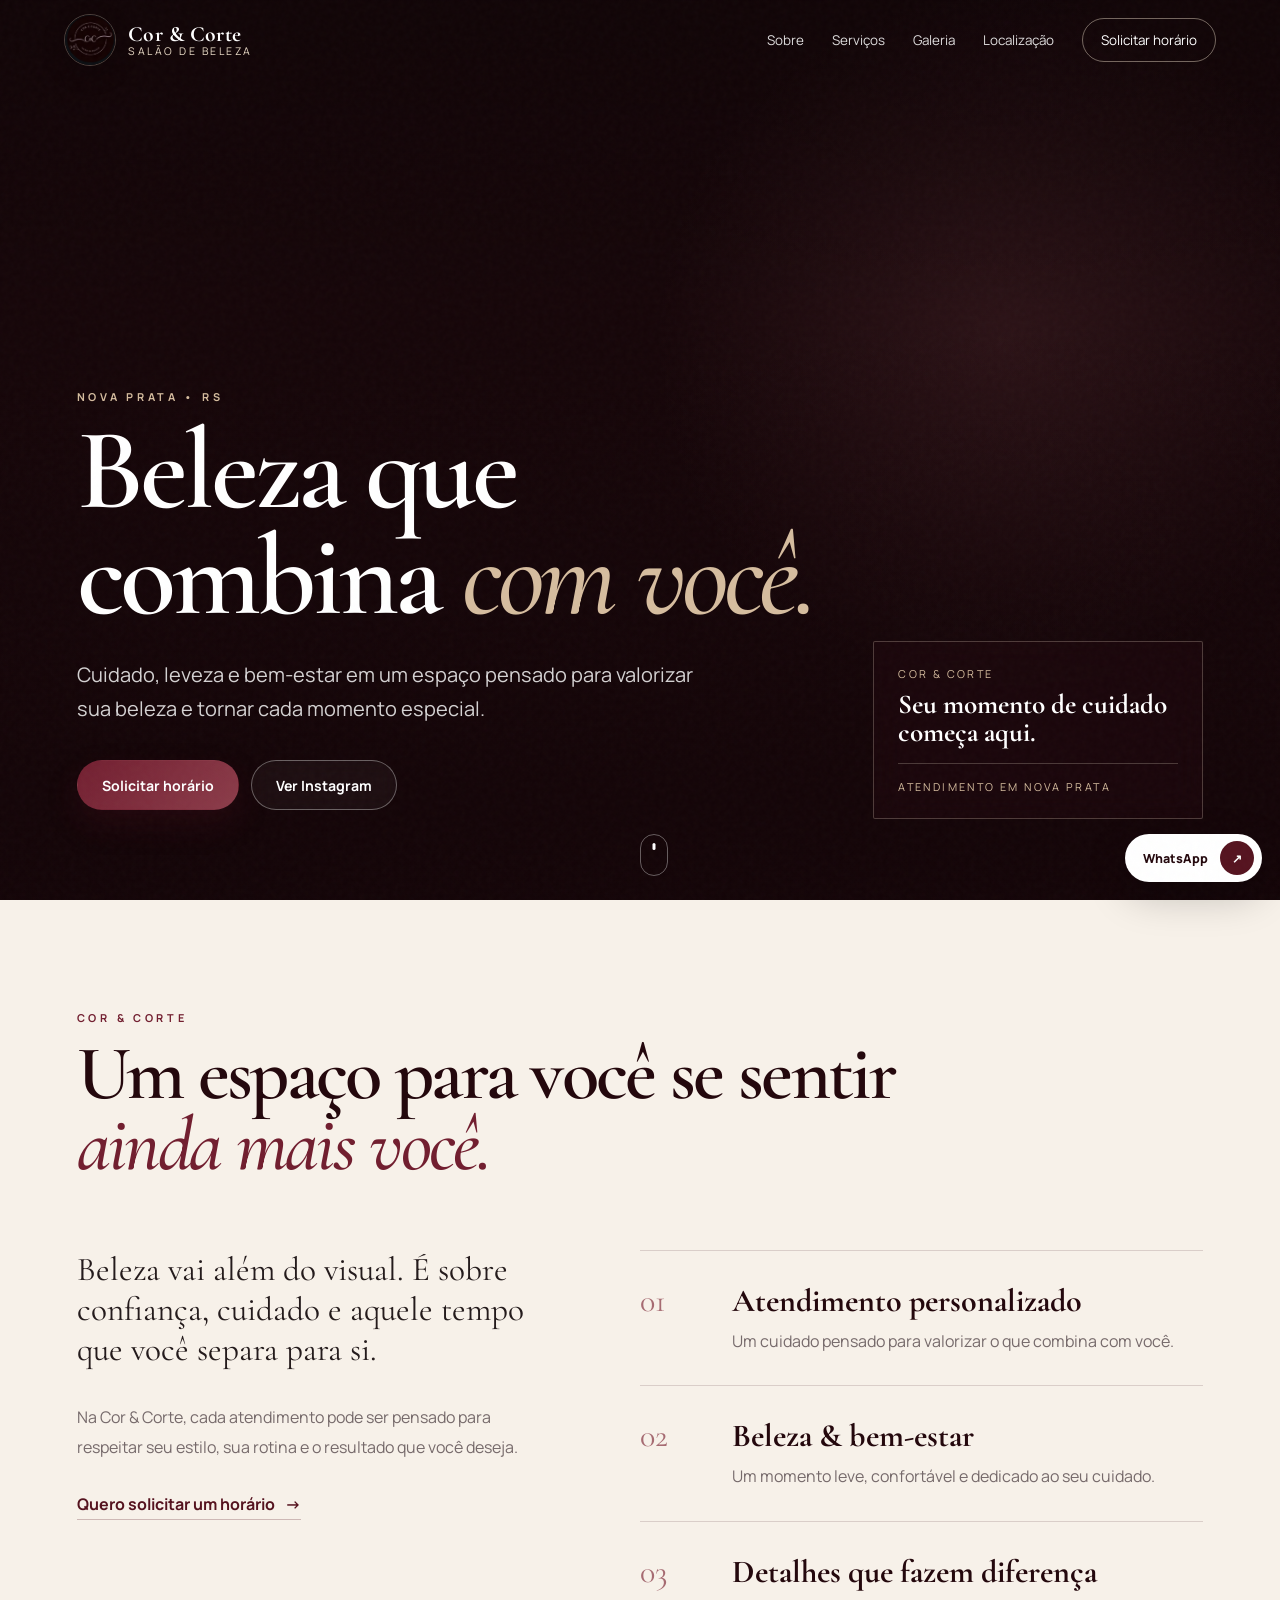
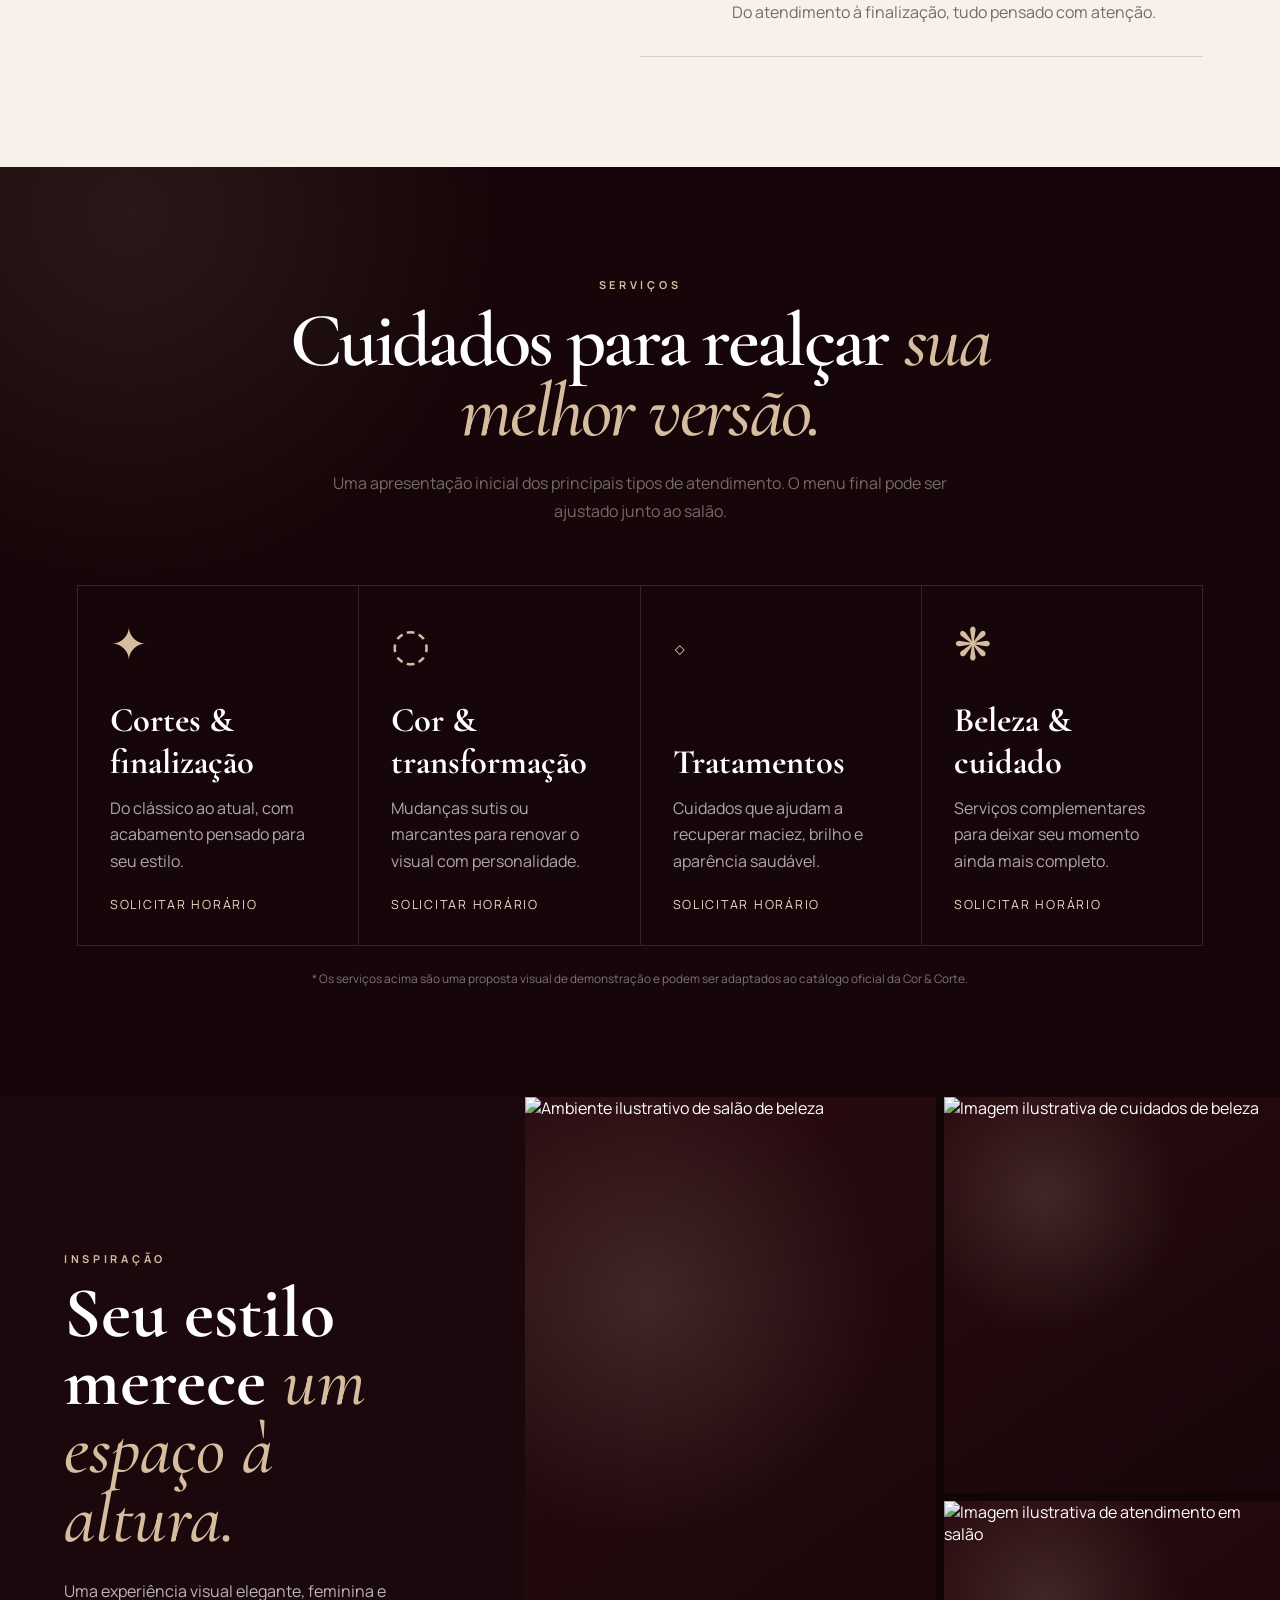
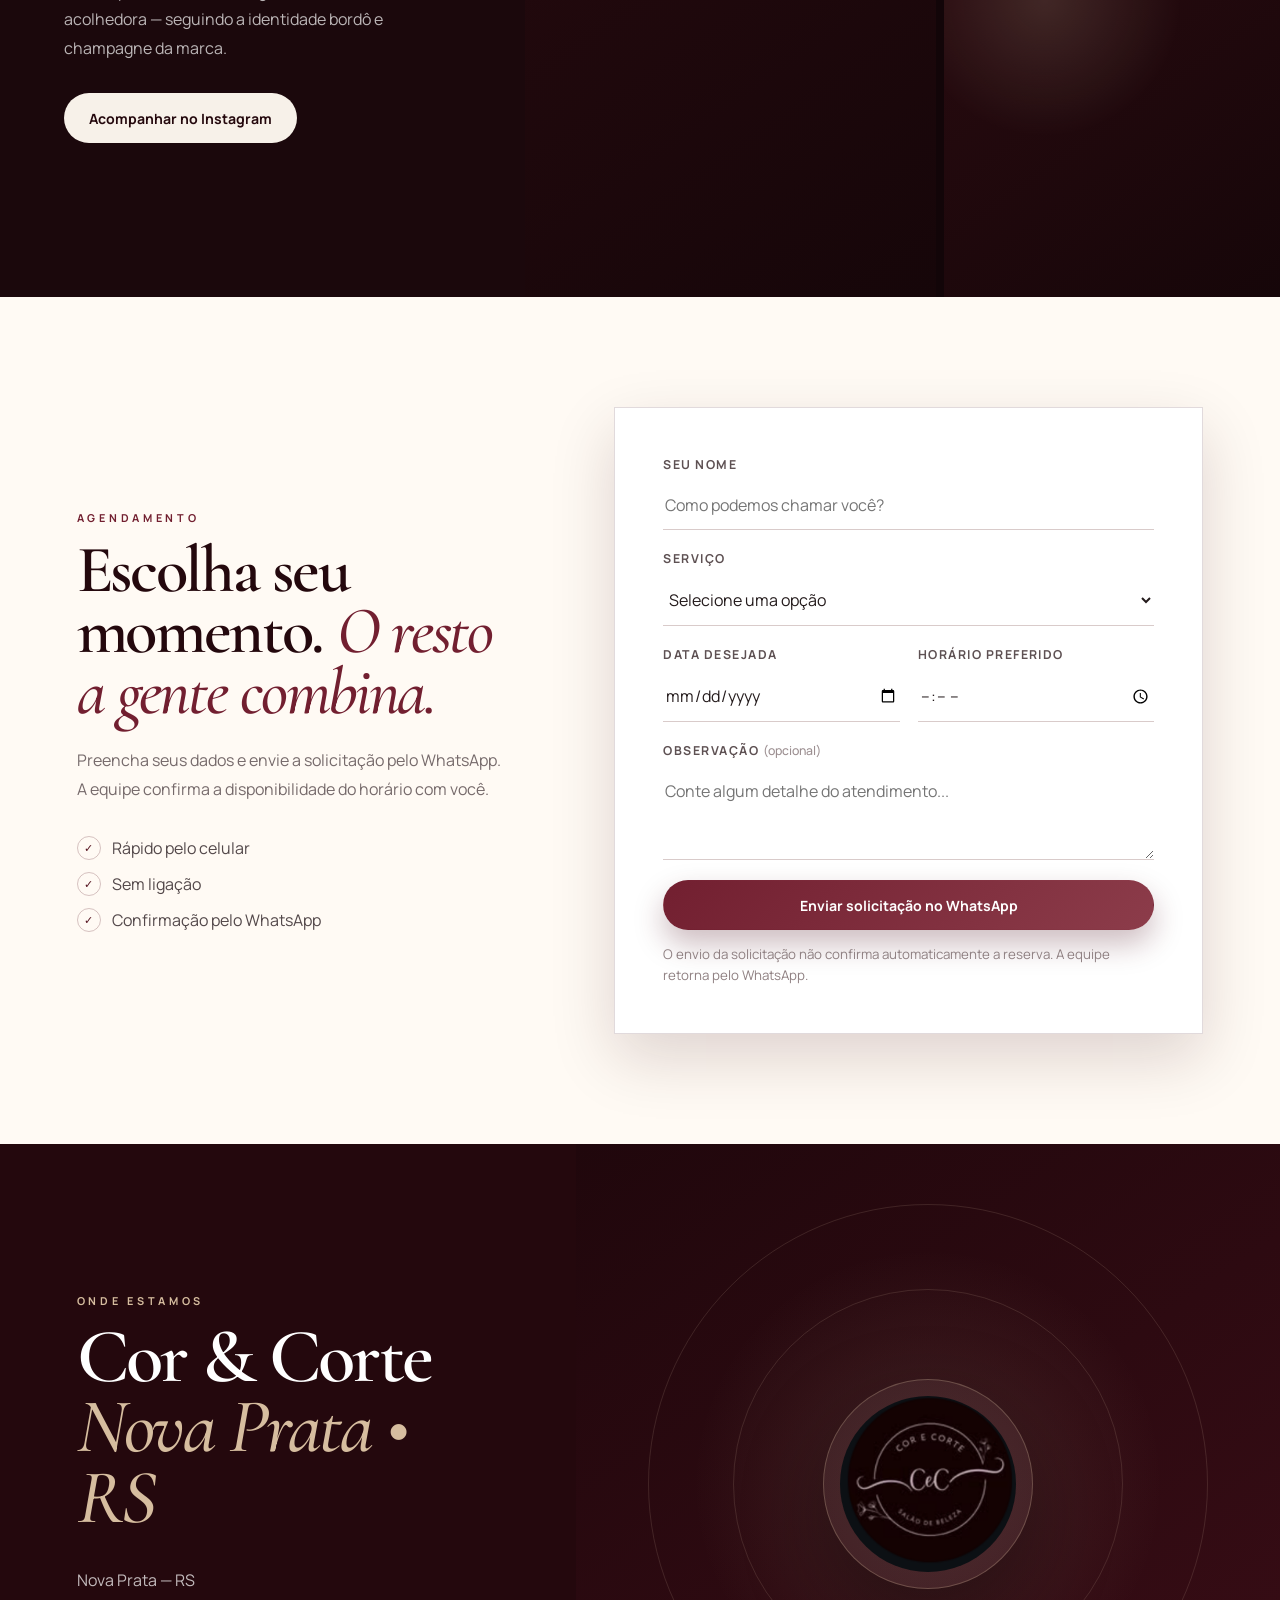
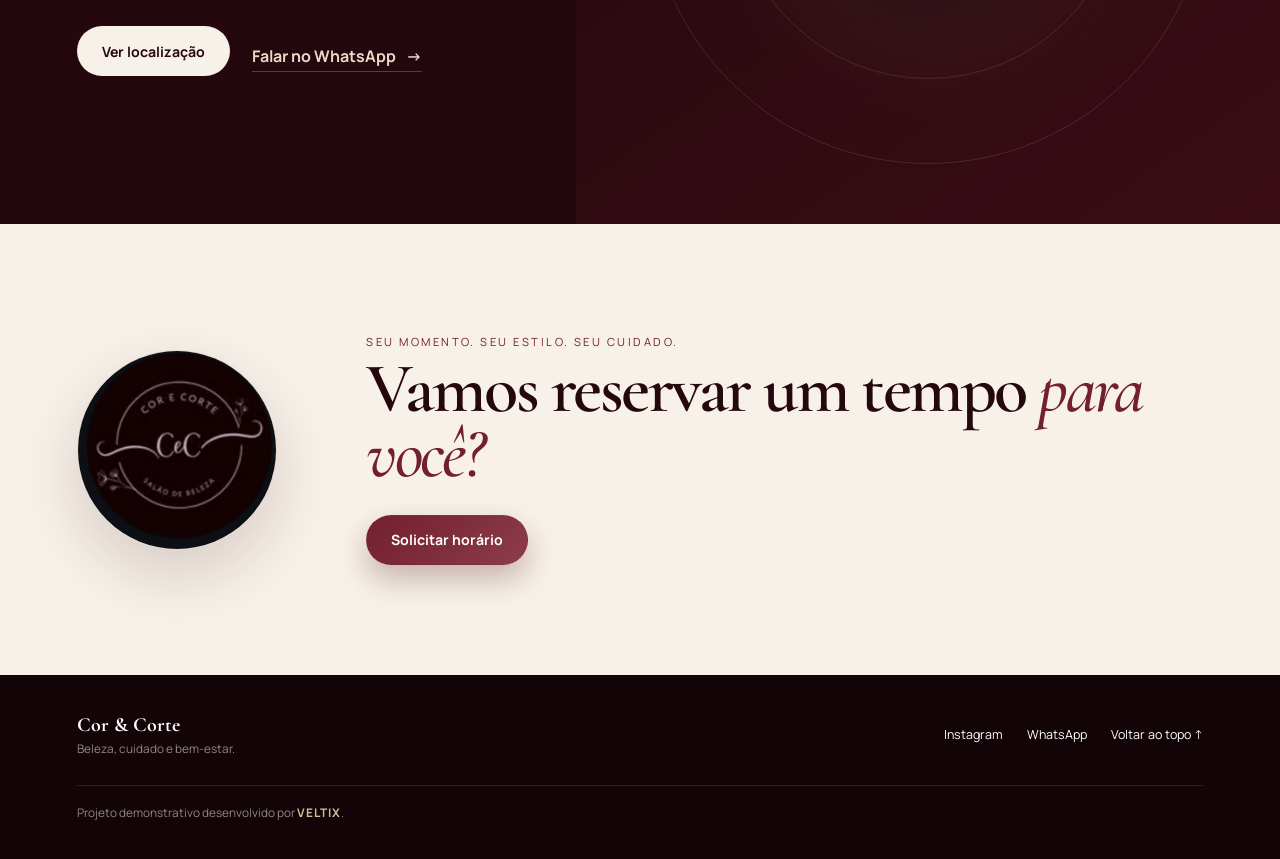
==== index.html @ 0826c4cd "Fix Vercel deploy: add root index.html" ====
<!doctype html>
<html lang="pt-BR">
<head>
  <meta charset="utf-8">
  <meta name="viewport" content="width=device-width,initial-scale=1,viewport-fit=cover">
  <meta name="theme-color" content="#2a0b10">
  <meta name="description" content="Cor & Corte — beleza, cuidado e bem-estar em Nova Prata - RS.">
  <meta name="robots" content="noindex,nofollow,noarchive">
  <meta name="referrer" content="strict-origin-when-cross-origin">
  <link rel="icon" type="image/png" href="./Cor-e-Corte-Demo-VELTIX-FINAL-REVISADO/assets/favicon.png">
  <title>Cor & Corte | Salão de Beleza</title>
  <link rel="preconnect" href="https://fonts.googleapis.com">
  <link rel="preconnect" href="https://fonts.gstatic.com" crossorigin>
  <link href="https://fonts.googleapis.com/css2?family=Cormorant+Garamond:wght@500;600;700&family=Manrope:wght@400;500;600;700&display=swap" rel="stylesheet">
  <style id="veltix-site-css">
:root {
  --wine-950: #160609;
  --wine-900: #24080d;
  --wine-800: #3b0d16;
  --wine-700: #55131f;
  --wine-600: #721f30;
  --rose: #a66b72;
  --champagne: #d6bd9f;
  --champagne-2: #eadbc7;
  --cream: #f7f1e9;
  --paper: #fffaf4;
  --ink: #241b1c;
  --muted: #766a6b;
  --line: rgba(73, 30, 37, 0.16);
  --shadow: 0 24px 60px rgba(50, 10, 18, 0.16);
  --serif: "Cormorant Garamond", Georgia, serif;
  --sans: "Manrope", Arial, sans-serif;
}

* { box-sizing: border-box; }
html { scroll-behavior: smooth; }
body {
  margin: 0;
  font-family: var(--sans);
  color: var(--ink);
  background: var(--cream);
  overflow-x: hidden;
}
body.menu-open { overflow: hidden; }

a { color: inherit; text-decoration: none; }
img { display: block; max-width: 100%; }
button, input, select, textarea { font: inherit; }
button, a { -webkit-tap-highlight-color: transparent; }

.grain {
  position: fixed;
  inset: 0;
  pointer-events: none;
  z-index: 9999;
  opacity: .035;
  background-image: url("data:image/svg+xml,%3Csvg viewBox='0 0 180 180' xmlns='http://www.w3.org/2000/svg'%3E%3Cfilter id='n'%3E%3CfeTurbulence type='fractalNoise' baseFrequency='.9' numOctaves='4' stitchTiles='stitch'/%3E%3C/filter%3E%3Crect width='100%25' height='100%25' filter='url(%23n)' opacity='.8'/%3E%3C/svg%3E");
}

.site-header {
  position: fixed;
  z-index: 1000;
  top: 0;
  left: 0;
  width: 100%;
  display: flex;
  align-items: center;
  justify-content: space-between;
  padding: 14px clamp(20px, 5vw, 78px);
  color: white;
  transition: .3s ease;
}
.site-header.scrolled {
  background: rgba(22, 6, 9, .92);
  backdrop-filter: blur(18px);
  box-shadow: 0 12px 36px rgba(0,0,0,.16);
}

.brand {
  display: flex;
  align-items: center;
  gap: 12px;
}
.brand img {
  width: 52px;
  height: 52px;
  object-fit: contain;
  object-position: center;
  padding: 0;
  border-radius: 50%;
  background: transparent;
  border: 1px solid rgba(234,219,199,.28);
  box-shadow: 0 8px 24px rgba(0,0,0,.20);
}
.brand-text {
  display: grid;
  line-height: 1.05;
}
.brand-text strong {
  font-family: var(--serif);
  font-size: 1.35rem;
  letter-spacing: .02em;
}
.brand-text span {
  font-size: .66rem;
  text-transform: uppercase;
  letter-spacing: .24em;
  color: var(--champagne-2);
}

.main-nav {
  display: flex;
  align-items: center;
  gap: 28px;
  font-size: .84rem;
}
.main-nav a {
  opacity: .86;
  transition: .2s ease;
}
.main-nav a:hover { opacity: 1; }
.main-nav .nav-cta {
  padding: 12px 18px;
  border: 1px solid rgba(234,219,199,.45);
  border-radius: 999px;
  opacity: 1;
}

.menu-toggle {
  display: none;
  width: 44px;
  height: 44px;
  border-radius: 50%;
  border: 1px solid rgba(255,255,255,.28);
  background: rgba(255,255,255,.08);
  align-items: center;
  justify-content: center;
  flex-direction: column;
  gap: 5px;
  color: white;
}
.menu-toggle span {
  display: block;
  width: 19px;
  height: 1.5px;
  background: currentColor;
}

.hero {
  min-height: 100svh;
  position: relative;
  overflow: hidden;
  display: grid;
  align-items: end;
  padding: 140px clamp(22px, 6vw, 96px) 10vh;
  color: white;
  background: var(--wine-950);
}
.hero-bg {
  position: absolute;
  inset: 0;
  background:
    radial-gradient(circle at 78% 38%, rgba(142,77,85,.18), transparent 30%),
    linear-gradient(90deg, rgba(22,6,9,.9) 0%, rgba(22,6,9,.62) 48%, rgba(22,6,9,.35) 100%),
    url("https://images.unsplash.com/photo-1560066984-138dadb4c035?auto=format&fit=crop&w=1900&q=88") center 35%/cover no-repeat;
  transform: scale(1.015);
}
.hero-overlay {
  position: absolute;
  inset: 0;
  background:
    linear-gradient(180deg, rgba(0,0,0,.25) 0%, transparent 35%, rgba(18,4,7,.6) 100%);
}
.hero-content {
  position: relative;
  z-index: 2;
  max-width: 760px;
}
.eyebrow {
  margin: 0 0 14px;
  text-transform: uppercase;
  letter-spacing: .34em;
  font-size: .68rem;
  font-weight: 700;
  color: var(--champagne);
}
.eyebrow.dark { color: var(--wine-600); }

.hero h1,
.section-heading h2,
.booking h2,
.location h2,
.final-cta h2 {
  font-family: var(--serif);
  font-weight: 600;
  line-height: .92;
  letter-spacing: -.035em;
}
.hero h1 {
  margin: 0;
  font-size: clamp(4rem, 9vw, 8.8rem);
  max-width: 920px;
}
em {
  color: var(--champagne);
  font-style: italic;
  font-weight: 500;
}
.hero-copy {
  margin: 28px 0 0;
  max-width: 620px;
  font-size: clamp(1rem, 1.6vw, 1.25rem);
  line-height: 1.7;
  color: rgba(255,255,255,.82);
}
.hero-actions {
  display: flex;
  flex-wrap: wrap;
  gap: 12px;
  margin-top: 34px;
}
.btn {
  min-height: 50px;
  display: inline-flex;
  align-items: center;
  justify-content: center;
  padding: 0 24px;
  border-radius: 999px;
  border: 1px solid transparent;
  font-weight: 700;
  font-size: .88rem;
  transition: transform .2s ease, background .2s ease, color .2s ease, border-color .2s ease;
  cursor: pointer;
}
.btn:hover { transform: translateY(-2px); }
.btn-primary {
  color: white;
  background: linear-gradient(135deg, var(--wine-600), #8c3c4a);
  box-shadow: 0 14px 30px rgba(75,15,27,.28);
}
.btn-ghost {
  color: white;
  border-color: rgba(255,255,255,.34);
  background: rgba(255,255,255,.04);
  backdrop-filter: blur(8px);
}
.btn-light {
  background: var(--cream);
  color: var(--wine-900);
}
.btn-full { width: 100%; }

.hero-card {
  position: absolute;
  z-index: 2;
  right: clamp(24px, 6vw, 96px);
  bottom: 9vh;
  width: min(330px, 30vw);
  padding: 24px;
  border: 1px solid rgba(234,219,199,.25);
  background: rgba(33,8,14,.5);
  backdrop-filter: blur(14px);
  border-radius: 2px;
  display: grid;
  gap: 10px;
}
.hero-card-label,
.hero-card span:last-child {
  font-size: .68rem;
  text-transform: uppercase;
  letter-spacing: .22em;
  color: var(--champagne);
}
.hero-card strong {
  font-family: var(--serif);
  font-size: 1.7rem;
  line-height: 1.05;
}
.hero-card-line {
  height: 1px;
  background: rgba(234,219,199,.24);
  margin: 5px 0;
}
.scroll-cue {
  position: absolute;
  z-index: 2;
  left: 50%;
  bottom: 24px;
  width: 28px;
  height: 42px;
  border: 1px solid rgba(255,255,255,.35);
  border-radius: 18px;
}
.scroll-cue span {
  position: absolute;
  top: 8px;
  left: 50%;
  width: 3px;
  height: 7px;
  background: white;
  border-radius: 2px;
  transform: translateX(-50%);
  animation: scrollDot 1.7s ease infinite;
}
@keyframes scrollDot {
  0%,100% { transform: translate(-50%,0); opacity:.9; }
  70% { transform: translate(-50%,14px); opacity:.1; }
}

.section {
  padding: 110px clamp(22px, 6vw, 96px);
}
.intro { background: var(--cream); }
.section-heading {
  max-width: 830px;
}
.section-heading.center {
  margin-inline: auto;
  text-align: center;
}
.section-heading h2 {
  margin: 0;
  font-size: clamp(3rem, 6vw, 6.1rem);
  color: var(--wine-900);
}
.section-heading h2 em,
.booking h2 em,
.final-cta h2 em {
  color: var(--wine-600);
}
.section-subtitle {
  max-width: 660px;
  margin: 22px auto 0;
  color: var(--muted);
  line-height: 1.75;
}

.intro-grid {
  margin-top: 70px;
  display: grid;
  grid-template-columns: .9fr 1.1fr;
  gap: clamp(40px, 8vw, 120px);
  align-items: start;
}
.intro-copy {
  max-width: 520px;
  position: sticky;
  top: 130px;
}
.intro-copy p {
  color: var(--muted);
  line-height: 1.85;
}
.intro-copy .lead {
  color: var(--ink);
  font-family: var(--serif);
  font-size: clamp(1.7rem, 2.6vw, 2.35rem);
  line-height: 1.2;
  margin-top: 0;
}
.text-link {
  display: inline-flex;
  gap: 10px;
  align-items: center;
  margin-top: 14px;
  color: var(--wine-700);
  font-weight: 700;
  border-bottom: 1px solid rgba(85,19,31,.25);
  padding-bottom: 4px;
}
.text-link span { transition: transform .2s ease; }
.text-link:hover span { transform: translateX(4px); }

.feature-stack {
  display: grid;
}
.feature-card {
  display: grid;
  grid-template-columns: 72px 1fr;
  gap: 20px;
  padding: 30px 0;
  border-top: 1px solid var(--line);
}
.feature-card:last-child { border-bottom: 1px solid var(--line); }
.feature-number {
  font-family: var(--serif);
  font-size: 2rem;
  color: var(--rose);
}
.feature-card h3 {
  margin: 0 0 8px;
  font-family: var(--serif);
  font-size: 2rem;
  color: var(--wine-900);
}
.feature-card p {
  margin: 0;
  line-height: 1.7;
  color: var(--muted);
}

.services {
  background:
    radial-gradient(circle at 10% 5%, rgba(214,189,159,.10), transparent 25%),
    var(--wine-950);
  color: white;
}
.services .eyebrow { color: var(--champagne); }
.services .section-heading h2 { color: white; }
.services .section-heading h2 em { color: var(--champagne); }

.service-grid {
  margin-top: 60px;
  display: grid;
  grid-template-columns: repeat(4, 1fr);
  border-top: 1px solid rgba(255,255,255,.12);
  border-left: 1px solid rgba(255,255,255,.12);
}
.service-card {
  min-height: 360px;
  padding: 32px;
  border-right: 1px solid rgba(255,255,255,.12);
  border-bottom: 1px solid rgba(255,255,255,.12);
  display: flex;
  flex-direction: column;
  transition: background .25s ease, transform .25s ease;
}
.service-card:hover {
  background: rgba(255,255,255,.055);
  transform: translateY(-4px);
}
.service-icon {
  font-family: var(--serif);
  font-size: 2.8rem;
  color: var(--champagne);
}
.service-card h3 {
  margin: auto 0 12px;
  font-family: var(--serif);
  font-size: 2.15rem;
}
.service-card p {
  margin: 0;
  color: rgba(255,255,255,.65);
  line-height: 1.65;
}
.service-card a {
  margin-top: 22px;
  font-size: .78rem;
  text-transform: uppercase;
  letter-spacing: .14em;
  color: var(--champagne-2);
}
.services-note {
  margin: 24px 0 0;
  font-size: .74rem;
  color: rgba(255,255,255,.44);
  text-align: center;
}

.gallery {
  display: grid;
  grid-template-columns: .82fr 1.18fr;
  min-height: 800px;
  background: #1b080c;
  color: white;
}
.gallery-copy {
  padding: 90px clamp(24px, 5vw, 80px);
  align-self: center;
}
.gallery-copy h2 {
  margin: 0;
  font-family: var(--serif);
  font-size: clamp(3.2rem, 5.6vw, 6rem);
  line-height: .95;
}
.gallery-copy p:not(.eyebrow) {
  max-width: 500px;
  color: rgba(255,255,255,.7);
  line-height: 1.8;
  margin: 24px 0 30px;
}
.gallery-mosaic {
  min-height: 800px;
  display: grid;
  grid-template-columns: 1.1fr .9fr;
  grid-template-rows: 1fr 1fr;
  gap: 8px;
  background: #120508;
}
.gallery-item {
  margin: 0;
  overflow: hidden;
  background: #2a1116;
}
.gallery-item img {
  width: 100%;
  height: 100%;
  object-fit: cover;
  filter: saturate(.78) contrast(1.04);
  transition: transform .8s cubic-bezier(.2,.7,.2,1), filter .3s ease;
}
.gallery-item:hover img {
  transform: scale(1.04);
  filter: saturate(1);
}
.item-a { grid-row: 1 / 3; }
.item-b, .item-c { min-height: 0; }

.booking {
  display: grid;
  grid-template-columns: .85fr 1.15fr;
  gap: clamp(50px, 8vw, 130px);
  background: var(--paper);
}
.booking-info {
  align-self: center;
}
.booking h2 {
  margin: 0;
  font-size: clamp(3rem, 5.2vw, 5.6rem);
  color: var(--wine-900);
}
.booking-info > p:not(.eyebrow) {
  max-width: 520px;
  line-height: 1.8;
  color: var(--muted);
  margin: 24px 0;
}
.booking-points {
  display: grid;
  gap: 12px;
  margin-top: 32px;
}
.booking-points div {
  display: flex;
  align-items: center;
  gap: 11px;
  color: #53484a;
}
.booking-points span {
  display: grid;
  place-items: center;
  width: 24px;
  height: 24px;
  border: 1px solid rgba(85,19,31,.24);
  border-radius: 50%;
  color: var(--wine-700);
  font-size: .7rem;
}

.booking-form {
  background: white;
  padding: clamp(28px, 4vw, 48px);
  border: 1px solid var(--line);
  box-shadow: var(--shadow);
}
.field {
  display: grid;
  gap: 8px;
  margin-bottom: 20px;
}
.field label {
  font-size: .77rem;
  text-transform: uppercase;
  letter-spacing: .12em;
  color: #5e5153;
  font-weight: 700;
}
.field label span {
  text-transform: none;
  letter-spacing: 0;
  font-weight: 500;
  color: #9c8f91;
}
.field input,
.field select,
.field textarea {
  width: 100%;
  border: 0;
  border-bottom: 1px solid #d9cbca;
  background: transparent;
  padding: 13px 2px;
  outline: none;
  color: var(--ink);
  border-radius: 0;
  transition: border-color .2s ease;
}
.field textarea {
  resize: vertical;
  min-height: 90px;
}
.field input:focus,
.field select:focus,
.field textarea:focus {
  border-bottom-color: var(--wine-600);
}
.form-row {
  display: grid;
  grid-template-columns: 1fr 1fr;
  gap: 18px;
}
.booking-form small {
  display: block;
  margin-top: 14px;
  line-height: 1.55;
  color: #8f8082;
}

.location {
  min-height: 680px;
  display: grid;
  grid-template-columns: .9fr 1.1fr;
  background: var(--wine-900);
  color: white;
  overflow: hidden;
}
.location-panel {
  padding: 100px clamp(24px, 6vw, 96px);
  align-self: center;
}
.location h2 {
  font-size: clamp(3.4rem, 6vw, 6.5rem);
  margin: 0;
}
.location h2 em { color: var(--champagne); }
.location address {
  margin: 32px 0;
  line-height: 1.8;
  color: rgba(255,255,255,.72);
  font-style: normal;
}
.location-actions {
  display: flex;
  flex-wrap: wrap;
  align-items: center;
  gap: 22px;
}
.light-link {
  color: var(--champagne-2);
  border-color: rgba(234,219,199,.25);
}
.location-art {
  position: relative;
  min-height: 520px;
  display: grid;
  place-items: center;
  background:
    radial-gradient(circle at center, rgba(214,189,159,.14), transparent 48%),
    linear-gradient(145deg, #20070c, #3a0d16);
}
.location-ring {
  position: absolute;
  border: 1px solid rgba(214,189,159,.15);
  border-radius: 50%;
}
.ring-1 { width: 560px; height: 560px; }
.ring-2 { width: 390px; height: 390px; }
.location-pin {
  position: relative;
  z-index: 2;
  width: 210px;
  height: 210px;
  border-radius: 50%;
  padding: 16px;
  background: rgba(255,255,255,.05);
  border: 1px solid rgba(214,189,159,.28);
  box-shadow: 0 30px 80px rgba(0,0,0,.35);
}
.location-pin img {
  width: 100%;
  height: 100%;
  border-radius: 50%;
  object-fit: contain;
  object-position: center;
  padding: 0;
  background: transparent;
}

.final-cta {
  padding: 110px clamp(24px, 6vw, 96px);
  background: var(--cream);
  display: grid;
  grid-template-columns: 200px 1fr;
  gap: clamp(40px, 7vw, 110px);
  align-items: center;
}
.final-logo {
  width: 200px;
  height: 200px;
  border-radius: 50%;
  object-fit: contain;
  object-position: center;
  padding: 0;
  background: transparent;
  box-shadow: var(--shadow);
  border: 1px solid rgba(85,19,31,.10);
}
.final-cta p {
  margin: 0 0 8px;
  text-transform: uppercase;
  letter-spacing: .22em;
  font-size: .7rem;
  color: var(--wine-600);
}
.final-cta h2 {
  margin: 0 0 28px;
  max-width: 880px;
  font-size: clamp(3rem, 5.5vw, 6rem);
  color: var(--wine-900);
}

.site-footer {
  padding: 38px clamp(22px, 6vw, 96px);
  display: grid;
  grid-template-columns: 1fr auto;
  gap: 20px;
  align-items: center;
  background: #130507;
  color: white;
}
.site-footer > div:first-child {
  display: grid;
  gap: 3px;
}
.site-footer strong {
  font-family: var(--serif);
  font-size: 1.25rem;
}
.site-footer span,
.credits {
  color: rgba(255,255,255,.52);
  font-size: .74rem;
}
.footer-links {
  display: flex;
  gap: 24px;
  font-size: .78rem;
}
.credits {
  grid-column: 1 / -1;
  margin: 8px 0 0;
  padding-top: 18px;
  border-top: 1px solid rgba(255,255,255,.1);
}
.credits strong {
  font-family: var(--sans);
  font-size: inherit;
  color: var(--champagne);
  letter-spacing: .09em;
}

.floating-whatsapp {
  position: fixed;
  z-index: 900;
  right: 18px;
  bottom: 18px;
  min-height: 48px;
  padding: 0 8px 0 18px;
  background: #fff;
  color: var(--wine-900);
  border-radius: 999px;
  box-shadow: 0 14px 40px rgba(0,0,0,.22);
  display: flex;
  align-items: center;
  gap: 12px;
  font-size: .78rem;
  font-weight: 800;
}
.floating-whatsapp b {
  width: 34px;
  height: 34px;
  display: grid;
  place-items: center;
  border-radius: 50%;
  background: var(--wine-700);
  color: white;
}

.reveal {
  opacity: 0;
  transform: translateY(24px);
  transition: opacity .7s ease, transform .7s cubic-bezier(.2,.7,.2,1);
}
.reveal.visible {
  opacity: 1;
  transform: translateY(0);
}
.delay-1 { transition-delay: .1s; }
.delay-2 { transition-delay: .18s; }
.delay-3 { transition-delay: .26s; }

@media (max-width: 1060px) {
  .hero-card { display: none; }
  .service-grid { grid-template-columns: repeat(2, 1fr); }
  .gallery { grid-template-columns: 1fr; }
  .gallery-copy { padding-bottom: 60px; }
  .gallery-mosaic { min-height: 620px; }
  .booking { grid-template-columns: 1fr; }
  .location { grid-template-columns: 1fr; }
  .location-art { min-height: 500px; }
}

@media (max-width: 760px) {
  .site-header { padding: 12px 18px; }
  .brand-text { display: none; }
  .brand img { width: 44px; height: 44px; padding: 3px; }

  .menu-toggle { display: flex; z-index: 3; }
  .main-nav {
    position: fixed;
    inset: 0;
    background: rgba(22,6,9,.98);
    display: flex;
    flex-direction: column;
    justify-content: center;
    gap: 28px;
    font-family: var(--serif);
    font-size: 2rem;
    transform: translateX(100%);
    transition: transform .35s ease;
  }
  .main-nav.open { transform: translateX(0); }
  .main-nav .nav-cta {
    font-family: var(--sans);
    font-size: .85rem;
    margin-top: 6px;
  }

  .hero {
    padding: 124px 20px 90px;
    min-height: 92svh;
  }
  .hero h1 { font-size: clamp(3.8rem, 17vw, 6.3rem); }
  .hero-copy { font-size: .98rem; }
  .hero-actions { flex-direction: column; align-items: stretch; }
  .hero-actions .btn { width: 100%; }
  .scroll-cue { display: none; }

  .section { padding: 78px 20px; }
  .section-heading h2 { font-size: clamp(3rem, 13vw, 5rem); }
  .intro-grid {
    margin-top: 45px;
    grid-template-columns: 1fr;
    gap: 46px;
  }
  .intro-copy { position: static; }
  .feature-card { grid-template-columns: 52px 1fr; }
  .feature-card h3 { font-size: 1.75rem; }

  .service-grid {
    margin-top: 42px;
    grid-template-columns: 1fr;
  }
  .service-card { min-height: 290px; }
  .gallery-mosaic {
    min-height: 700px;
    grid-template-columns: 1fr 1fr;
    grid-template-rows: 1.15fr .85fr;
  }
  .item-a { grid-column: 1 / 3; grid-row: 1; }
  .item-b { grid-column: 1; grid-row: 2; }
  .item-c { grid-column: 2; grid-row: 2; }

  .booking { padding-inline: 20px; }
  .booking-form { margin-inline: -2px; padding: 26px 20px; }
  .form-row { grid-template-columns: 1fr; gap: 0; }

  .location-panel { padding: 78px 20px; }
  .location-art { min-height: 390px; }
  .ring-1 { width: 390px; height: 390px; }
  .ring-2 { width: 270px; height: 270px; }
  .location-pin { width: 150px; height: 150px; }

  .final-cta {
    padding: 78px 20px;
    grid-template-columns: 1fr;
  }
  .final-logo { width: 130px; height: 130px; }

  .site-footer { grid-template-columns: 1fr; }
  .footer-links { flex-wrap: wrap; }

  .floating-whatsapp span { display: none; }
  .floating-whatsapp { padding: 7px; }
}

@media (prefers-reduced-motion: reduce) {
  *, *::before, *::after {
    scroll-behavior: auto !important;
    animation-duration: .01ms !important;
    animation-iteration-count: 1 !important;
    transition-duration: .01ms !important;
  }
  .reveal { opacity: 1; transform: none; }
}


/* Revisão final VELTIX */
:focus-visible {
  outline: 3px solid var(--champagne);
  outline-offset: 4px;
}

.hero-bg {
  background-color: var(--wine-950);
}

.gallery-item {
  background:
    radial-gradient(circle at 30% 25%, rgba(214,189,159,.16), transparent 36%),
    linear-gradient(145deg, #2a0b10, #160609);
}

.gallery-item img {
  background: transparent;
}

.brand,
.brand img,
.final-logo,
.location-pin img {
  flex-shrink: 0;
}

@media (max-width: 760px) {
  .brand img {
    width: 46px;
    height: 46px;
    padding: 0;
  }

  .final-logo {
    width: 140px;
    height: 140px;
    padding: 0;
  }
}

  </style>
</head>
<body>
  <div class="grain" aria-hidden="true"></div>

  <header class="site-header" id="inicio">
    <a class="brand" href="#inicio" aria-label="Cor & Corte - início">
      <img src="./Cor-e-Corte-Demo-VELTIX-FINAL-REVISADO/assets/cor-corte-logo.png" alt="Logo Cor & Corte">
      <div class="brand-text">
        <strong>Cor & Corte</strong>
        <span>Salão de Beleza</span>
      </div>
    </a>

    <button class="menu-toggle" type="button" aria-expanded="false" aria-controls="main-nav" aria-label="Abrir menu">
      <span></span><span></span><span></span>
    </button>

    <nav class="main-nav" id="main-nav">
      <a href="#sobre">Sobre</a>
      <a href="#servicos">Serviços</a>
      <a href="#galeria">Galeria</a>
      <a href="#localizacao">Localização</a>
      <a class="nav-cta" href="#agendamento">Solicitar horário</a>
    </nav>
  </header>

  <main>
    <section class="hero">
      <div class="hero-bg" aria-hidden="true"></div>
      <div class="hero-overlay" aria-hidden="true"></div>
      <div class="hero-content reveal">
        <p class="eyebrow">NOVA PRATA • RS</p>
        <h1>Beleza que combina <em>com você.</em></h1>
        <p class="hero-copy">
          Cuidado, leveza e bem-estar em um espaço pensado para valorizar sua beleza e tornar cada momento especial.
        </p>
        <div class="hero-actions">
          <a class="btn btn-primary" href="#agendamento">Solicitar horário</a>
          <a class="btn btn-ghost" href="https://www.instagram.com/corecortesalaodebeleza/" target="_blank" rel="noopener noreferrer">Ver Instagram</a>
        </div>
      </div>

      <div class="hero-card reveal delay-1">
        <span class="hero-card-label">Cor & Corte</span>
        <strong>Seu momento de cuidado começa aqui.</strong>
        <div class="hero-card-line"></div>
        <span>Atendimento em Nova Prata</span>
      </div>

      <a class="scroll-cue" href="#sobre" aria-label="Ir para a próxima seção">
        <span></span>
      </a>
    </section>

    <section class="section intro" id="sobre">
      <div class="section-heading reveal">
        <p class="eyebrow dark">COR & CORTE</p>
        <h2>Um espaço para você se sentir <em>ainda mais você.</em></h2>
      </div>

      <div class="intro-grid">
        <div class="intro-copy reveal">
          <p class="lead">
            Beleza vai além do visual. É sobre confiança, cuidado e aquele tempo que você separa para si.
          </p>
          <p>
            Na Cor & Corte, cada atendimento pode ser pensado para respeitar seu estilo, sua rotina e o resultado que você deseja.
          </p>
          <a class="text-link" href="#agendamento">Quero solicitar um horário <span>→</span></a>
        </div>

        <div class="feature-stack">
          <article class="feature-card reveal">
            <span class="feature-number">01</span>
            <div>
              <h3>Atendimento personalizado</h3>
              <p>Um cuidado pensado para valorizar o que combina com você.</p>
            </div>
          </article>
          <article class="feature-card reveal delay-1">
            <span class="feature-number">02</span>
            <div>
              <h3>Beleza & bem-estar</h3>
              <p>Um momento leve, confortável e dedicado ao seu cuidado.</p>
            </div>
          </article>
          <article class="feature-card reveal delay-2">
            <span class="feature-number">03</span>
            <div>
              <h3>Detalhes que fazem diferença</h3>
              <p>Do atendimento à finalização, tudo pensado com atenção.</p>
            </div>
          </article>
        </div>
      </div>
    </section>

    <section class="section services" id="servicos">
      <div class="section-heading center reveal">
        <p class="eyebrow">SERVIÇOS</p>
        <h2>Cuidados para realçar <em>sua melhor versão.</em></h2>
        <p class="section-subtitle">Uma apresentação inicial dos principais tipos de atendimento. O menu final pode ser ajustado junto ao salão.</p>
      </div>

      <div class="service-grid">
        <article class="service-card reveal">
          <div class="service-icon">✦</div>
          <h3>Cortes & finalização</h3>
          <p>Do clássico ao atual, com acabamento pensado para seu estilo.</p>
          <a href="#agendamento" data-service="Cortes & finalização">Solicitar horário</a>
        </article>

        <article class="service-card reveal delay-1">
          <div class="service-icon">◌</div>
          <h3>Cor & transformação</h3>
          <p>Mudanças sutis ou marcantes para renovar o visual com personalidade.</p>
          <a href="#agendamento" data-service="Cor & transformação">Solicitar horário</a>
        </article>

        <article class="service-card reveal delay-2">
          <div class="service-icon">◇</div>
          <h3>Tratamentos</h3>
          <p>Cuidados que ajudam a recuperar maciez, brilho e aparência saudável.</p>
          <a href="#agendamento" data-service="Tratamentos">Solicitar horário</a>
        </article>

        <article class="service-card reveal delay-3">
          <div class="service-icon">❋</div>
          <h3>Beleza & cuidado</h3>
          <p>Serviços complementares para deixar seu momento ainda mais completo.</p>
          <a href="#agendamento" data-service="Beleza & cuidado">Solicitar horário</a>
        </article>
      </div>

      <p class="services-note reveal">* Os serviços acima são uma proposta visual de demonstração e podem ser adaptados ao catálogo oficial da Cor & Corte.</p>
    </section>

    <section class="gallery" id="galeria">
      <div class="gallery-copy reveal">
        <p class="eyebrow">INSPIRAÇÃO</p>
        <h2>Seu estilo merece <em>um espaço à altura.</em></h2>
        <p>Uma experiência visual elegante, feminina e acolhedora — seguindo a identidade bordô e champagne da marca.</p>
        <a class="btn btn-light" href="https://www.instagram.com/corecortesalaodebeleza/" target="_blank" rel="noopener noreferrer">Acompanhar no Instagram</a>
      </div>

      <div class="gallery-mosaic" aria-label="Galeria ilustrativa do salão">
        <figure class="gallery-item item-a reveal">
          <img src="https://images.unsplash.com/photo-1560066984-138dadb4c035?auto=format&fit=crop&w=1200&q=85" alt="Ambiente ilustrativo de salão de beleza" loading="lazy" decoding="async" referrerpolicy="no-referrer">
        </figure>
        <figure class="gallery-item item-b reveal delay-1">
          <img src="https://images.unsplash.com/photo-1522337360788-8b13dee7a37e?auto=format&fit=crop&w=900&q=85" alt="Imagem ilustrativa de cuidados de beleza" loading="lazy" decoding="async" referrerpolicy="no-referrer">
        </figure>
        <figure class="gallery-item item-c reveal delay-2">
          <img src="https://images.unsplash.com/photo-1521590832167-7bcbfaa6381f?auto=format&fit=crop&w=900&q=85" alt="Imagem ilustrativa de atendimento em salão" loading="lazy" decoding="async" referrerpolicy="no-referrer">
        </figure>
      </div>
    </section>

    <section class="section booking" id="agendamento">
      <div class="booking-info reveal">
        <p class="eyebrow dark">AGENDAMENTO</p>
        <h2>Escolha seu momento. <em>O resto a gente combina.</em></h2>
        <p>
          Preencha seus dados e envie a solicitação pelo WhatsApp. A equipe confirma a disponibilidade do horário com você.
        </p>

        <div class="booking-points">
          <div><span>✓</span> Rápido pelo celular</div>
          <div><span>✓</span> Sem ligação</div>
          <div><span>✓</span> Confirmação pelo WhatsApp</div>
        </div>
      </div>

      <form class="booking-form reveal delay-1" id="booking-form">
        <div class="field">
          <label for="name">Seu nome</label>
          <input id="name" name="name" type="text" autocomplete="name" maxlength="80" placeholder="Como podemos chamar você?" required>
        </div>

        <div class="field">
          <label for="service">Serviço</label>
          <select id="service" name="service" required>
            <option value="" selected disabled>Selecione uma opção</option>
            <option>Cortes & finalização</option>
            <option>Cor & transformação</option>
            <option>Tratamentos</option>
            <option>Beleza & cuidado</option>
            <option>Quero conversar sobre outro serviço</option>
          </select>
        </div>

        <div class="form-row">
          <div class="field">
            <label for="date">Data desejada</label>
            <input id="date" name="date" type="date" required>
          </div>
          <div class="field">
            <label for="time">Horário preferido</label>
            <input id="time" name="time" type="time" min="08:00" max="20:00" required>
          </div>
        </div>

        <div class="field">
          <label for="note">Observação <span>(opcional)</span></label>
          <textarea id="note" name="note" rows="3" maxlength="300" placeholder="Conte algum detalhe do atendimento..."></textarea>
        </div>

        <button class="btn btn-primary btn-full" type="submit">Enviar solicitação no WhatsApp</button>
        <small>O envio da solicitação não confirma automaticamente a reserva. A equipe retorna pelo WhatsApp.</small>
      </form>
    </section>

    <section class="location" id="localizacao">
      <div class="location-panel reveal">
        <p class="eyebrow">ONDE ESTAMOS</p>
        <h2>Cor & Corte<br><em>Nova Prata • RS</em></h2>
        <address>
          Nova Prata — RS
        </address>
        <div class="location-actions">
          <a class="btn btn-light" href="https://www.google.com/maps/search/?api=1&query=Cor%20%26%20Corte%20Sal%C3%A3o%20de%20Beleza%20Nova%20Prata%20RS" target="_blank" rel="noopener noreferrer">Ver localização</a>
          <a class="text-link light-link" href="https://wa.me/5554999432152" target="_blank" rel="noopener noreferrer">Falar no WhatsApp <span>→</span></a>
        </div>
      </div>

      <div class="location-art" aria-hidden="true">
        <div class="location-ring ring-1"></div>
        <div class="location-ring ring-2"></div>
        <div class="location-pin">
          <img src="./Cor-e-Corte-Demo-VELTIX-FINAL-REVISADO/assets/cor-corte-logo.png" alt="">
        </div>
      </div>
    </section>

    <section class="final-cta">
      <img src="./Cor-e-Corte-Demo-VELTIX-FINAL-REVISADO/assets/cor-corte-logo.png" alt="Cor & Corte" class="final-logo reveal">
      <div class="reveal delay-1">
        <p>Seu momento. Seu estilo. Seu cuidado.</p>
        <h2>Vamos reservar um tempo <em>para você?</em></h2>
        <a class="btn btn-primary" href="#agendamento">Solicitar horário</a>
      </div>
    </section>
  </main>

  <footer class="site-footer">
    <div>
      <strong>Cor & Corte</strong>
      <span>Beleza, cuidado e bem-estar.</span>
    </div>

    <div class="footer-links">
      <a href="https://www.instagram.com/corecortesalaodebeleza/" target="_blank" rel="noopener noreferrer">Instagram</a>
      <a href="https://wa.me/5554999432152" target="_blank" rel="noopener noreferrer">WhatsApp</a>
      <a href="#inicio">Voltar ao topo ↑</a>
    </div>

    <p class="credits">Projeto demonstrativo desenvolvido por <strong>VELTIX</strong>.</p>
  </footer>

  <a class="floating-whatsapp" href="https://wa.me/5554999432152?text=Ol%C3%A1%21%20Vim%20pelo%20site%20da%20Cor%20%26%20Corte." target="_blank" rel="noopener noreferrer" aria-label="Falar com Cor & Corte no WhatsApp">
    <span>WhatsApp</span>
    <b>↗</b>
  </a>

  <script id="veltix-site-js">
const header = document.querySelector('.site-header');
const menuToggle = document.querySelector('.menu-toggle');
const nav = document.querySelector('.main-nav');

if (!header || !menuToggle || !nav) {
  throw new Error('Estrutura principal da página não encontrada.');
}

const onScroll = () => {
  header.classList.toggle('scrolled', window.scrollY > 35);
};
onScroll();
window.addEventListener('scroll', onScroll, { passive: true });

menuToggle.addEventListener('click', () => {
  const open = nav.classList.toggle('open');
  document.body.classList.toggle('menu-open', open);
  menuToggle.setAttribute('aria-expanded', String(open));
  menuToggle.setAttribute('aria-label', open ? 'Fechar menu' : 'Abrir menu');
});

nav.querySelectorAll('a').forEach(link => {
  link.addEventListener('click', () => {
    nav.classList.remove('open');
    document.body.classList.remove('menu-open');
    menuToggle.setAttribute('aria-expanded', 'false');
    menuToggle.setAttribute('aria-label', 'Abrir menu');
  });
});

const observer = new IntersectionObserver((entries) => {
  entries.forEach(entry => {
    if (entry.isIntersecting) entry.target.classList.add('visible');
  });
}, { threshold: 0.12 });

document.querySelectorAll('.reveal').forEach(el => observer.observe(el));

const dateInput = document.getElementById('date');
const bookingForm = document.getElementById('booking-form');
const serviceSelect = document.getElementById('service');

if (!dateInput || !bookingForm || !serviceSelect) {
  throw new Error('Formulário de agendamento não encontrado.');
}

const today = new Date();
const localISO = new Date(today.getTime() - today.getTimezoneOffset() * 60000)
  .toISOString().split('T')[0];
dateInput.min = localISO;

document.querySelectorAll('[data-service]').forEach(link => {
  link.addEventListener('click', () => {
    serviceSelect.value = link.dataset.service;
  });
});

bookingForm.addEventListener('submit', (event) => {
  event.preventDefault();

  const data = new FormData(event.currentTarget);
  const name = String(data.get('name') || '').trim();
  const service = String(data.get('service') || '').trim();
  const date = String(data.get('date') || '').trim();
  const time = String(data.get('time') || '').trim();
  const note = String(data.get('note') || '').trim();

  const formattedDate = date
    ? date.split('-').reverse().join('/')
    : '';

  const lines = [
    'Olá! Vim pelo site da Cor & Corte e gostaria de solicitar um horário. ✨',
    '',
    `Nome: ${name}`,
    `Serviço: ${service}`,
    `Data desejada: ${formattedDate}`,
    `Horário preferido: ${time}`
  ];

  if (note) lines.push(`Observação: ${note}`);

  lines.push('', 'Podem me confirmar a disponibilidade, por favor?');

  const message = encodeURIComponent(lines.join('\n'));
  const url = `https://wa.me/5554999432152?text=${message}`;
  window.open(url, '_blank', 'noopener,noreferrer');
});

  </script>
</body>
</html>
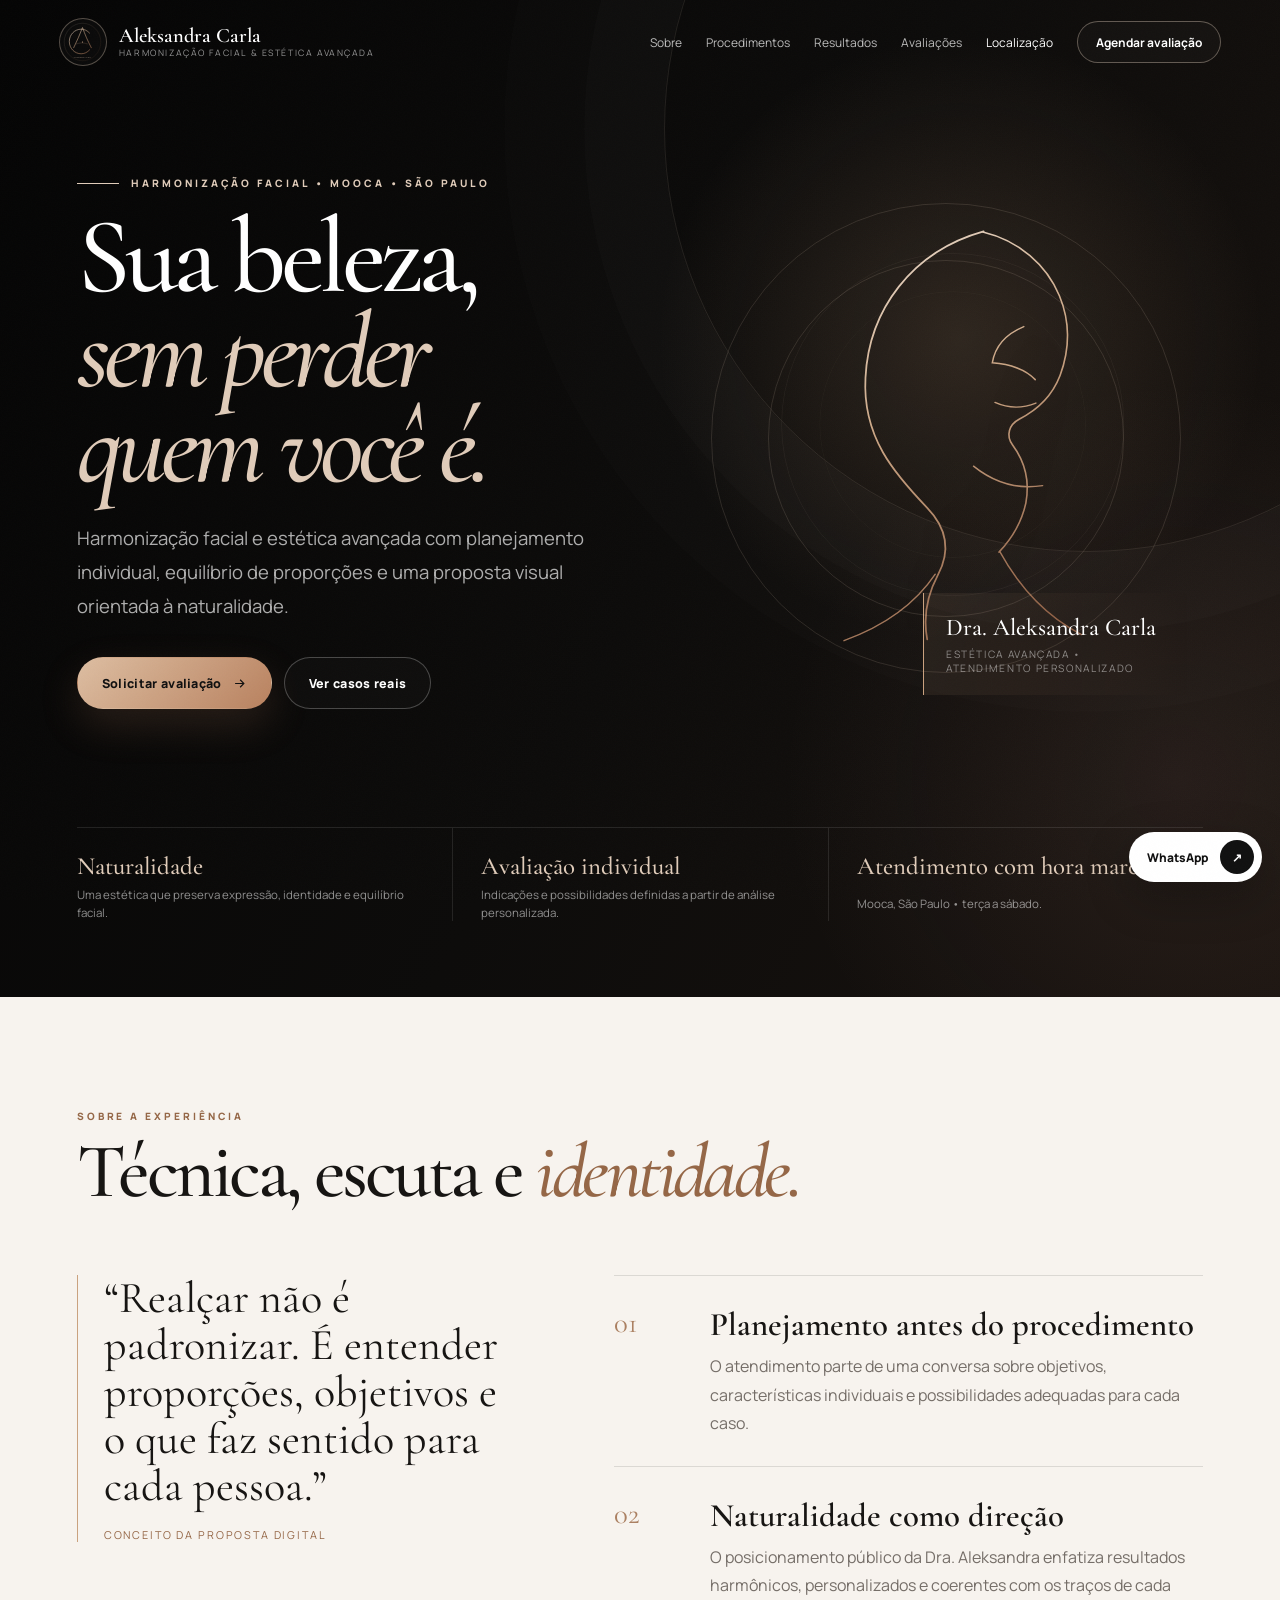
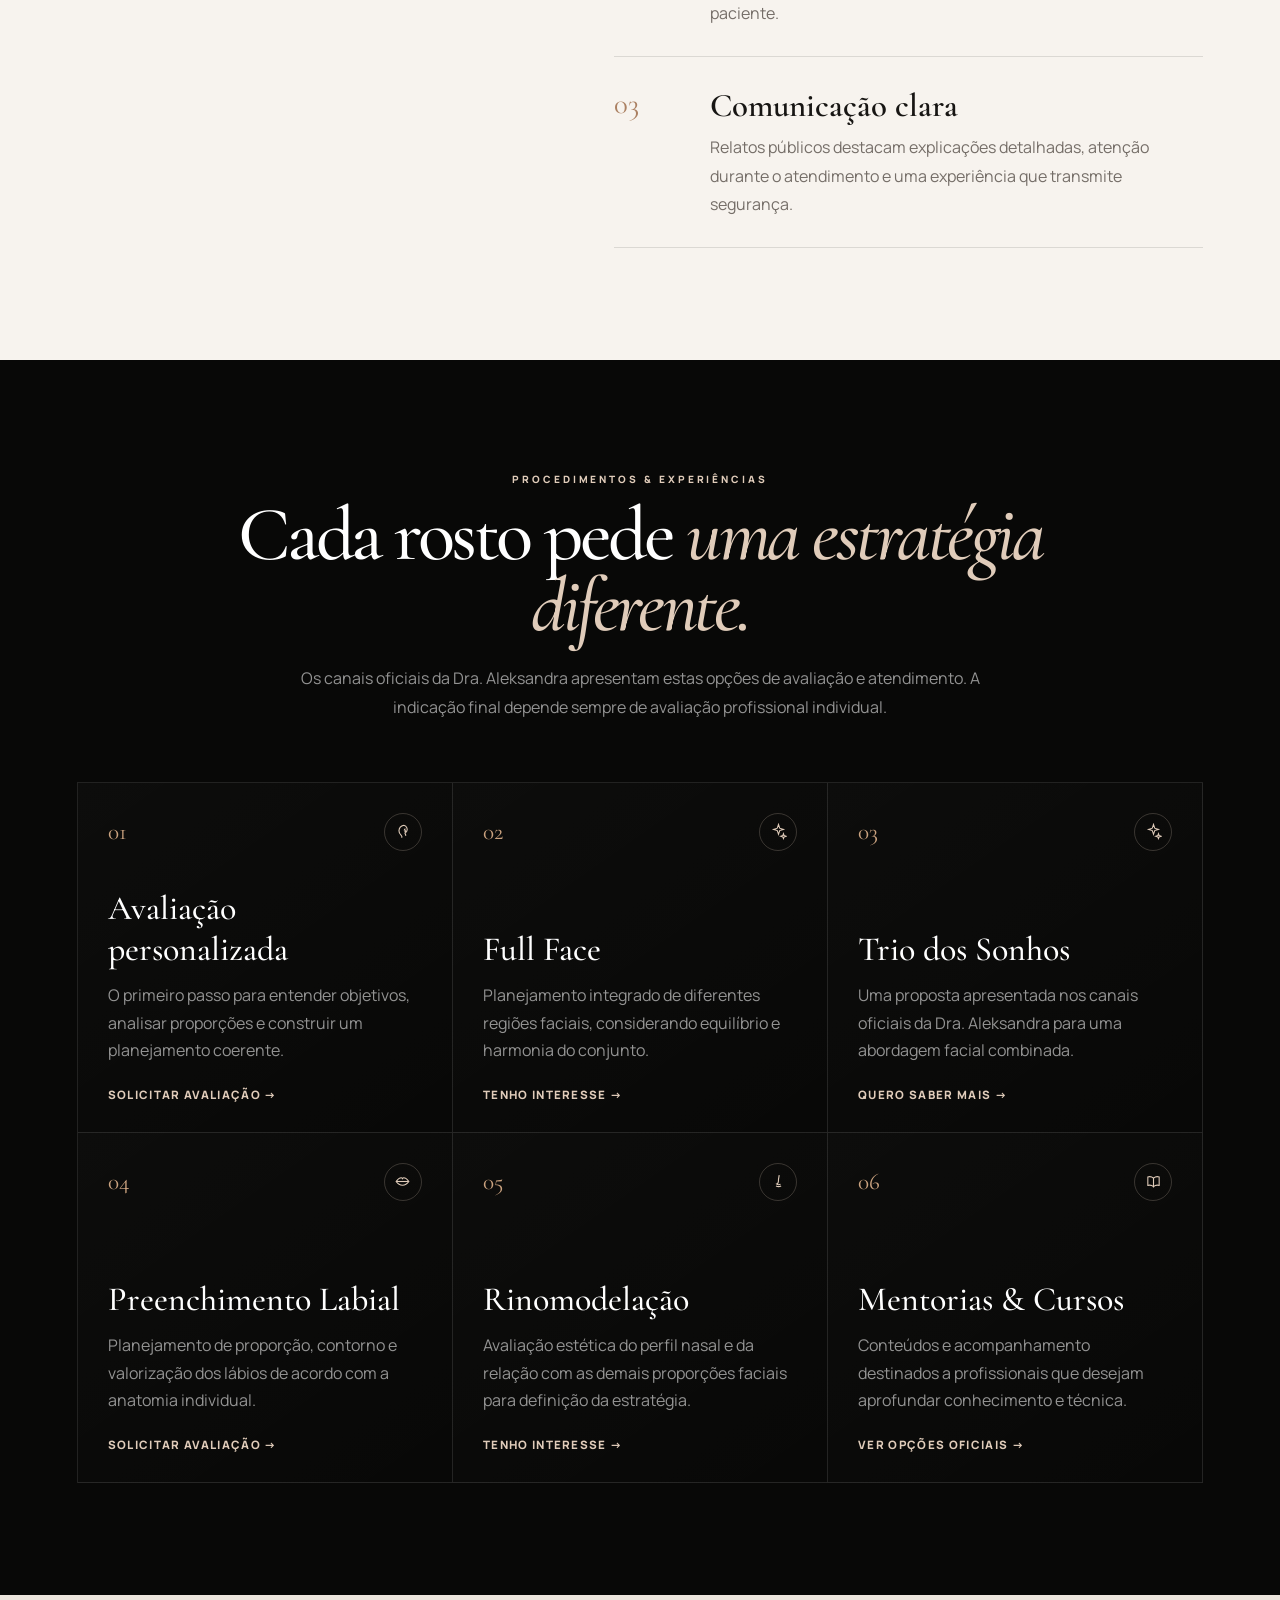
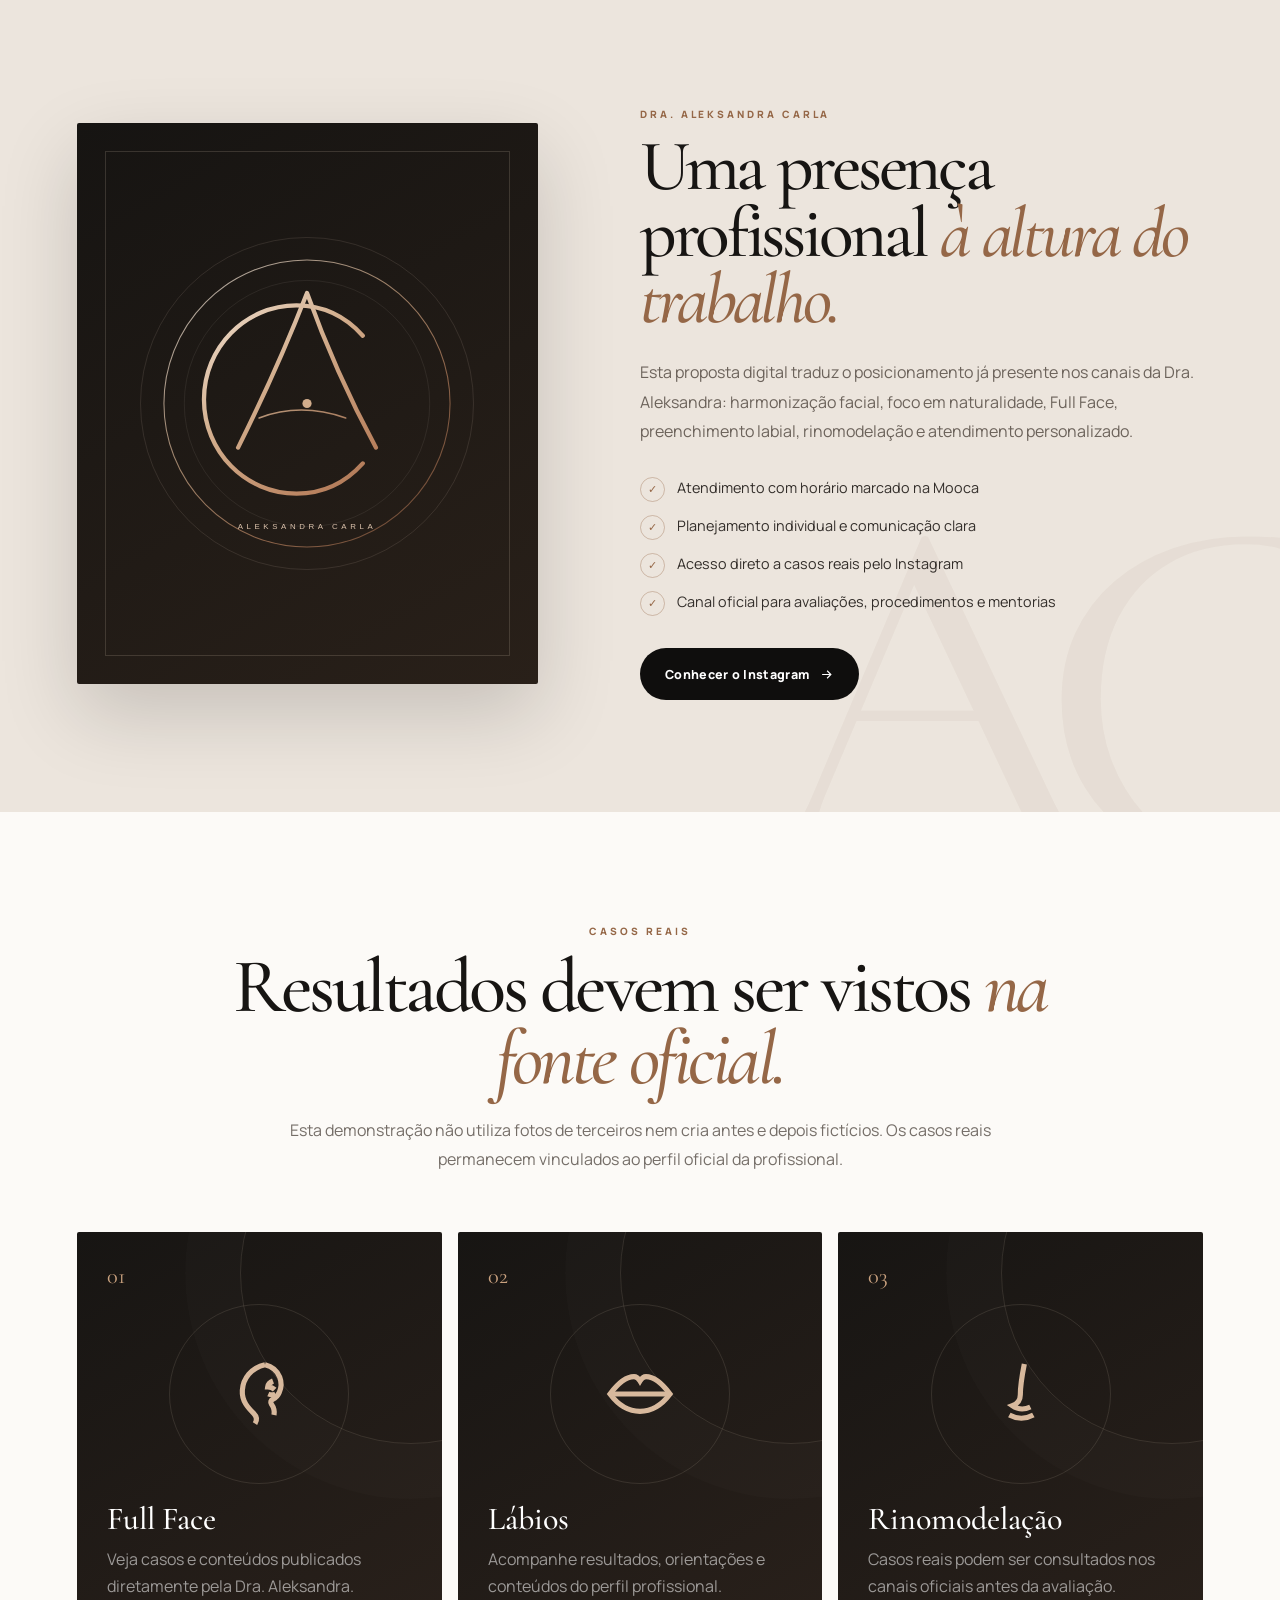
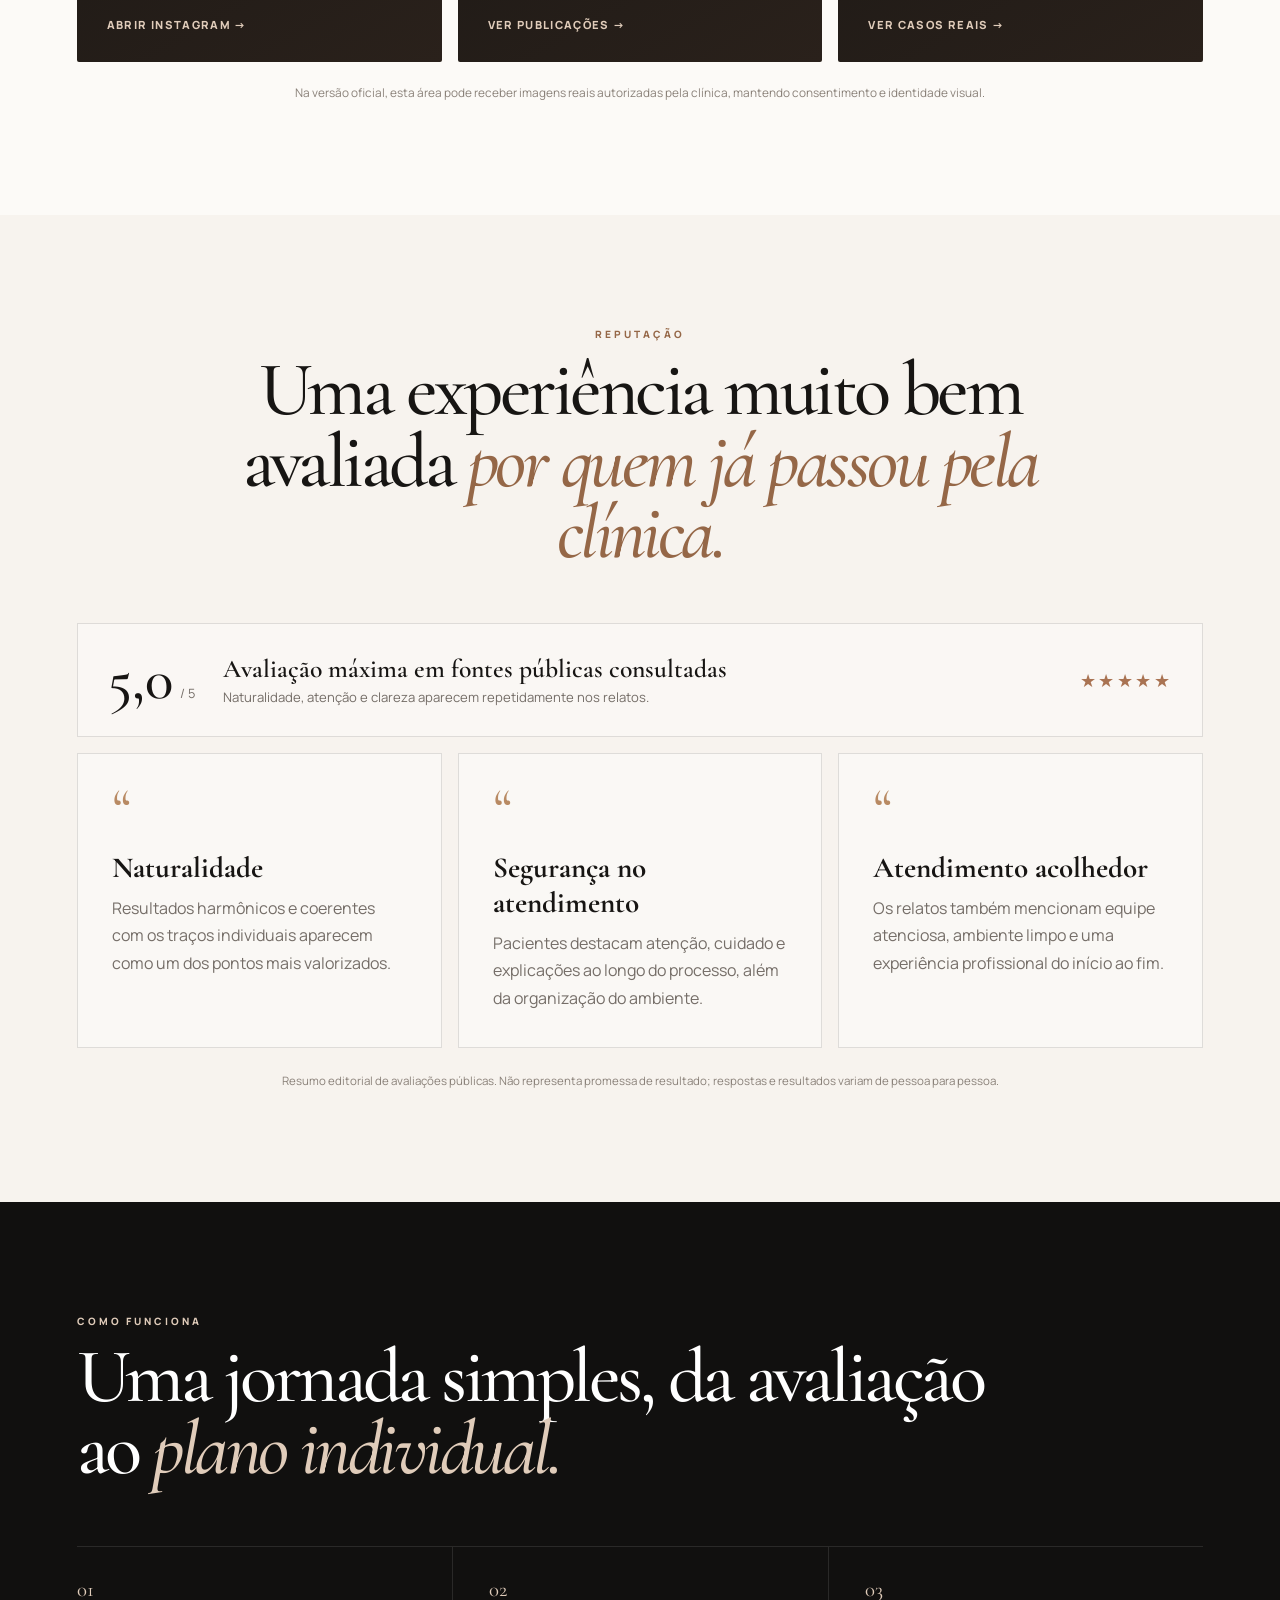
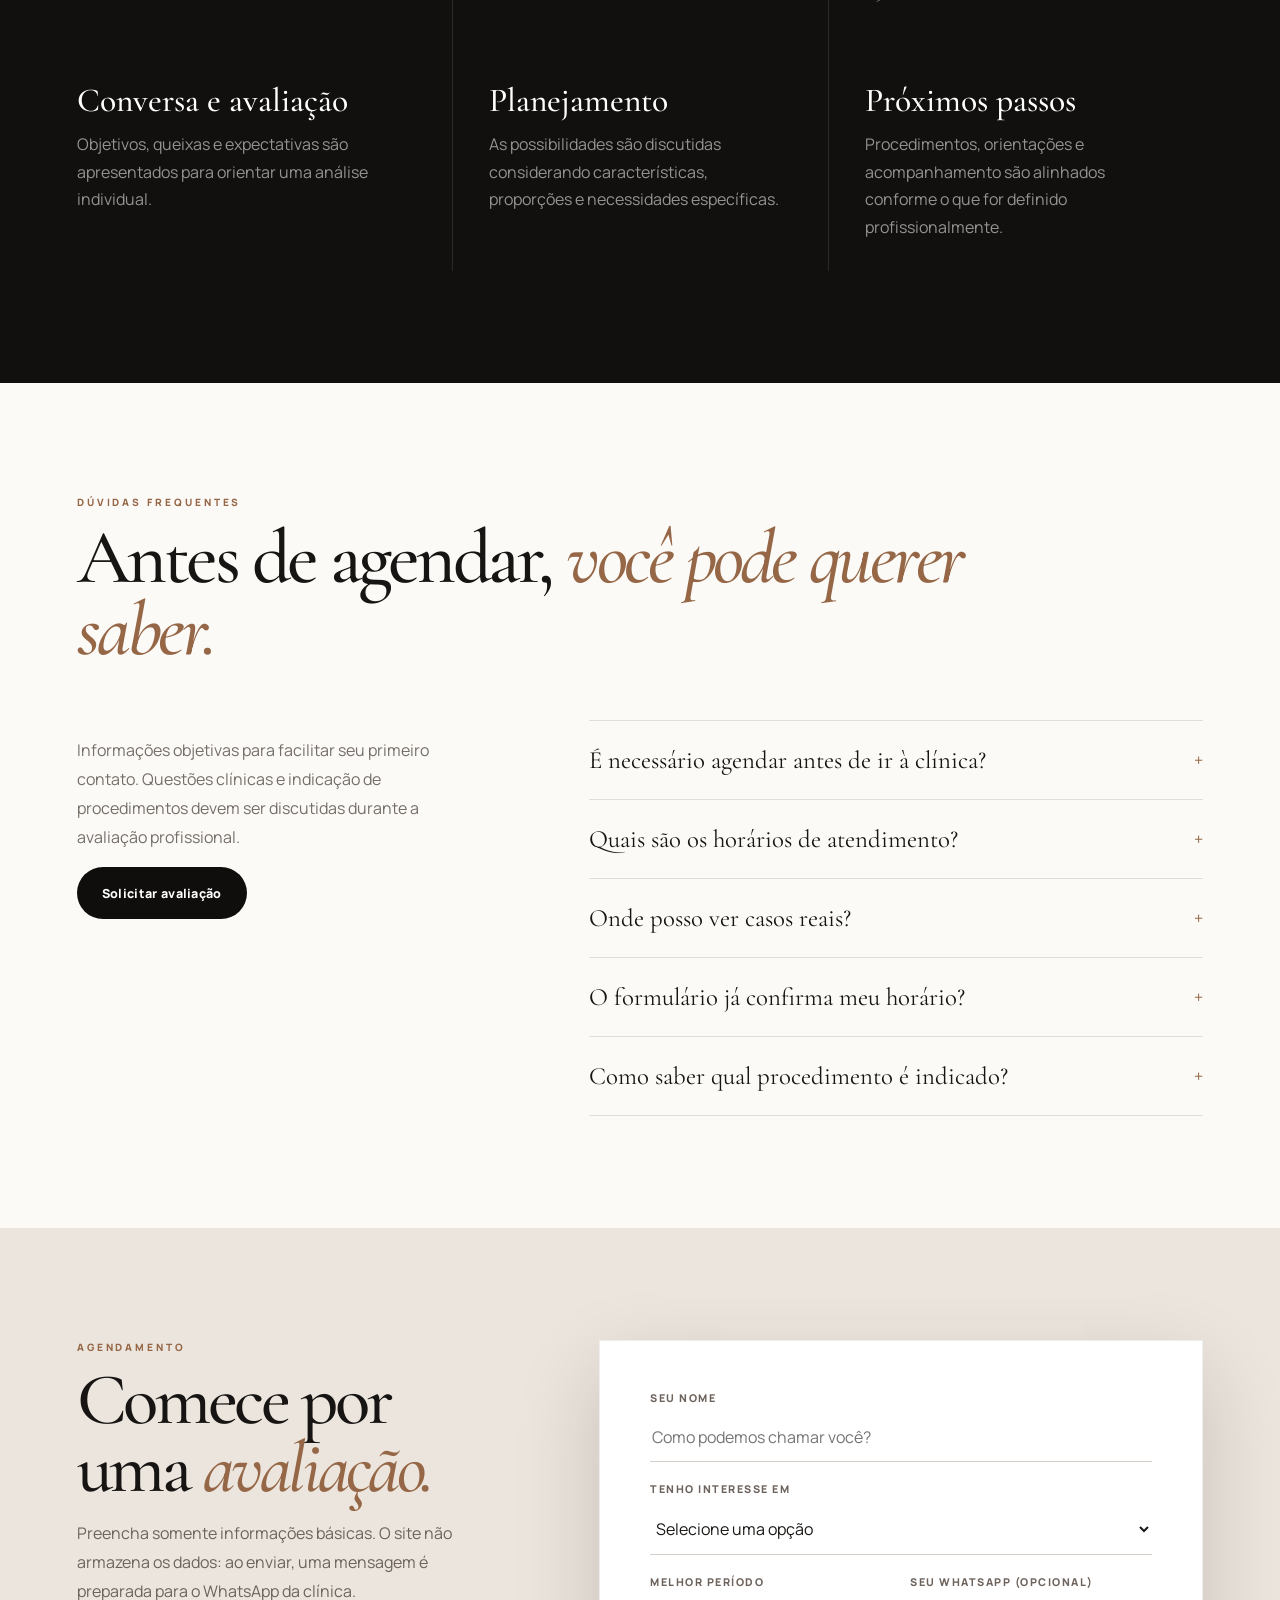
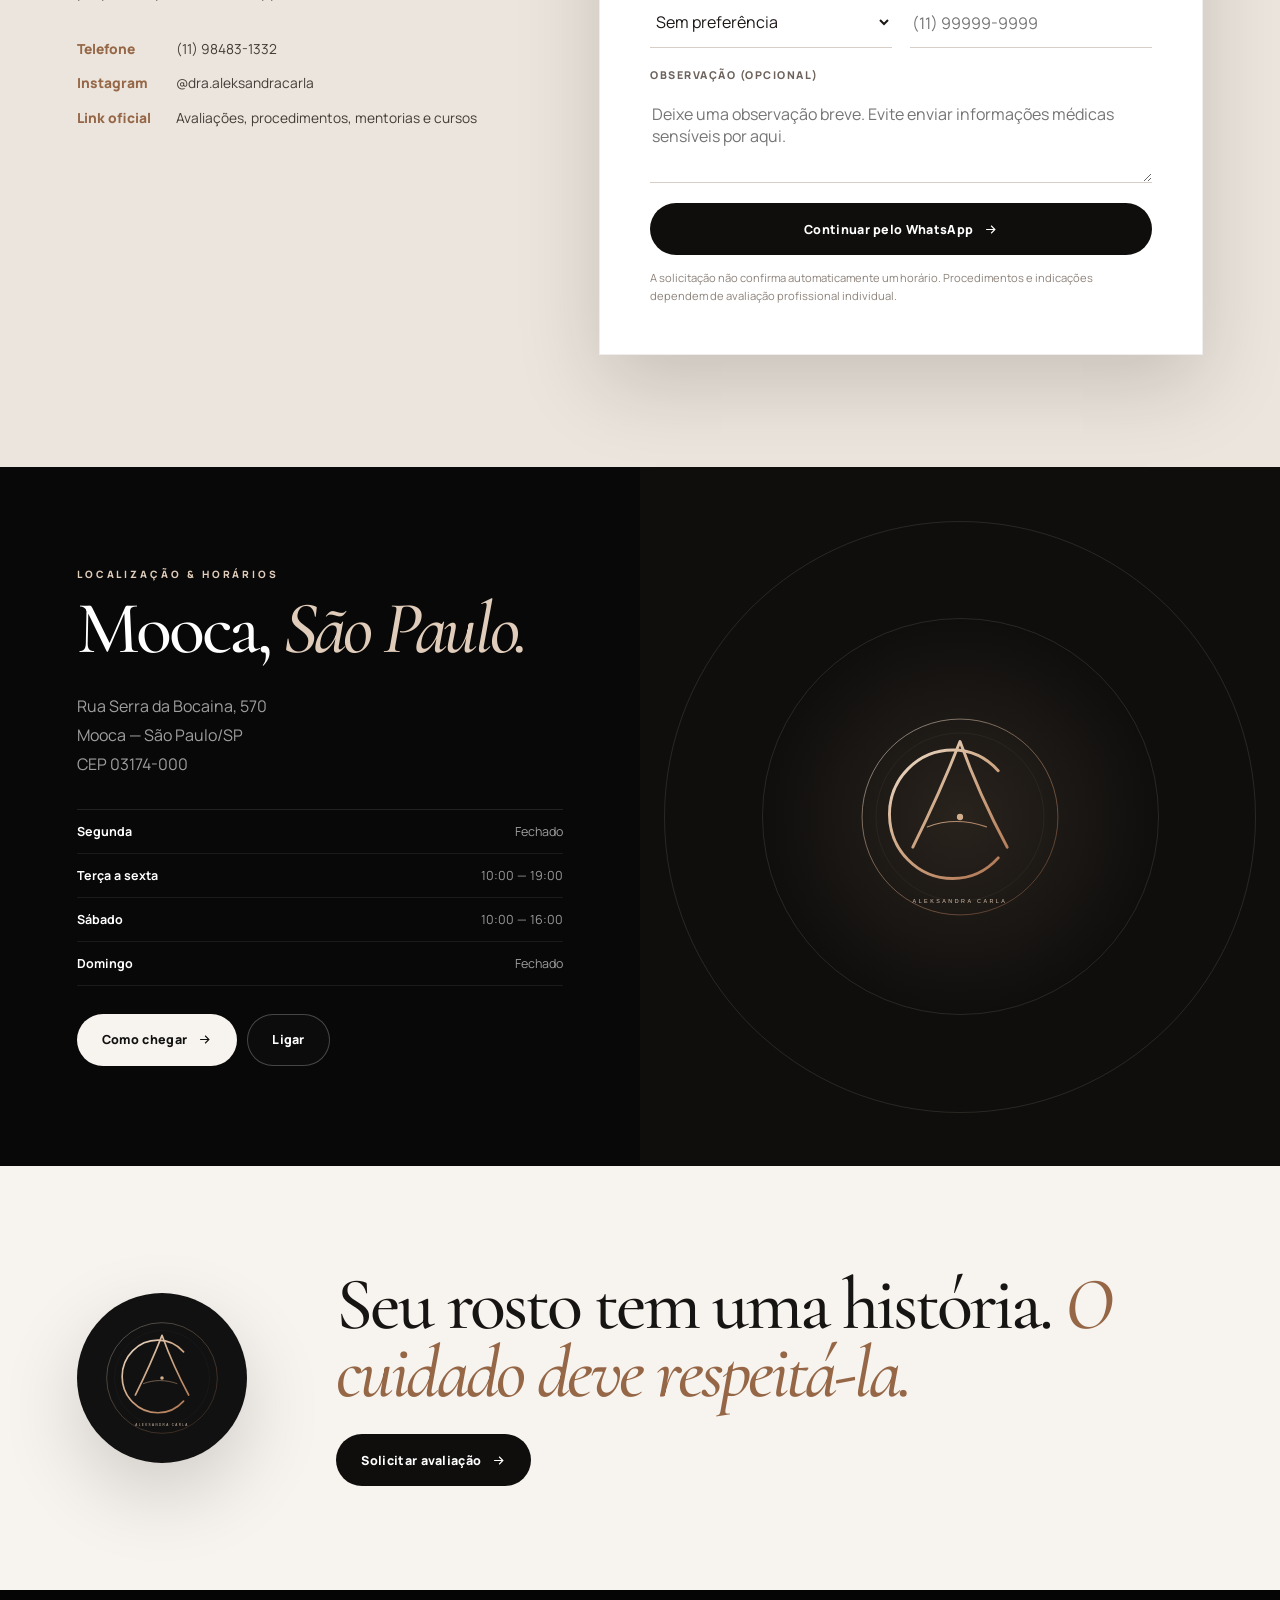
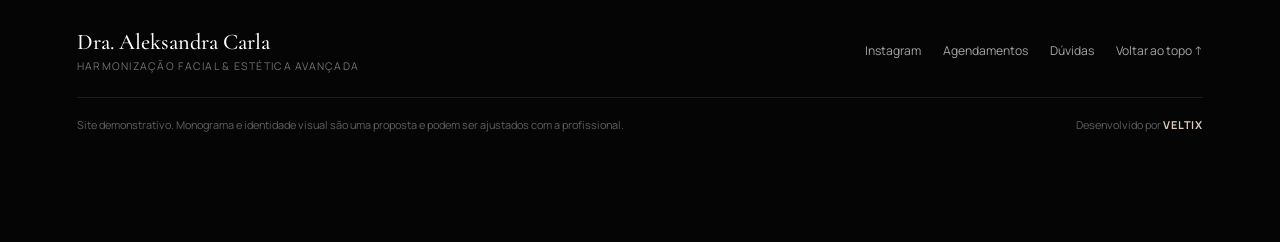
==== commit 9014c152: "Publish Dra. Aleksandra Carla VELTIX PRO site" ====
--- a/index.html
+++ b/index.html
@@ -3,1296 +3,175 @@
 <head>
   <meta charset="utf-8">
   <meta name="viewport" content="width=device-width,initial-scale=1,viewport-fit=cover">
-  <meta name="theme-color" content="#2a0b10">
-  <meta name="description" content="Cor & Corte — beleza, cuidado e bem-estar em Nova Prata - RS.">
+  <meta name="theme-color" content="#080807">
+  <meta name="description" content="Dra. Aleksandra Carla — harmonização facial e estética avançada na Mooca, São Paulo. Avaliação personalizada e foco em resultados naturais.">
   <meta name="robots" content="noindex,nofollow,noarchive">
   <meta name="referrer" content="strict-origin-when-cross-origin">
-  <link rel="icon" type="image/png" href="./Cor-e-Corte-Demo-VELTIX-FINAL-REVISADO/assets/favicon.png">
-  <title>Cor & Corte | Salão de Beleza</title>
+  <meta property="og:title" content="Dra. Aleksandra Carla | Harmonização Facial">
+  <meta property="og:description" content="Naturalidade, equilíbrio e planejamento individual em harmonização facial e estética avançada.">
+  <meta property="og:type" content="website">
+  <meta name="format-detection" content="telephone=no">
+  <title>Dra. Aleksandra Carla | Harmonização Facial & Estética Avançada</title>
   <link rel="preconnect" href="https://fonts.googleapis.com">
   <link rel="preconnect" href="https://fonts.gstatic.com" crossorigin>
-  <link href="https://fonts.googleapis.com/css2?family=Cormorant+Garamond:wght@500;600;700&family=Manrope:wght@400;500;600;700&display=swap" rel="stylesheet">
-  <style id="veltix-site-css">
-:root {
-  --wine-950: #160609;
-  --wine-900: #24080d;
-  --wine-800: #3b0d16;
-  --wine-700: #55131f;
-  --wine-600: #721f30;
-  --rose: #a66b72;
-  --champagne: #d6bd9f;
-  --champagne-2: #eadbc7;
-  --cream: #f7f1e9;
-  --paper: #fffaf4;
-  --ink: #241b1c;
-  --muted: #766a6b;
-  --line: rgba(73, 30, 37, 0.16);
-  --shadow: 0 24px 60px rgba(50, 10, 18, 0.16);
-  --serif: "Cormorant Garamond", Georgia, serif;
-  --sans: "Manrope", Arial, sans-serif;
+  <link href="https://fonts.googleapis.com/css2?family=Cormorant+Garamond:ital,wght@0,500;0,600;1,500&family=Manrope:wght@400;500;600;700;800&display=swap" rel="stylesheet">
+  <link rel="icon" href="data:image/svg+xml;charset=UTF-8,%3Csvg%20xmlns%3D%22http%3A%2F%2Fwww.w3.org%2F2000%2Fsvg%22%20viewBox%3D%220%200%20512%20512%22%20role%3D%22img%22%20aria-labelledby%3D%22title%20desc%22%3E%0A%3Ctitle%20id%3D%22title%22%3EMonograma%20AC%3C%2Ftitle%3E%3Cdesc%20id%3D%22desc%22%3EProposta%20visual%20de%20monograma%20para%20Aleksandra%20Carla%3C%2Fdesc%3E%0A%3Cdefs%3E%3ClinearGradient%20id%3D%22gold%22%20x1%3D%2290%22%20y1%3D%2270%22%20x2%3D%22425%22%20y2%3D%22440%22%20gradientUnits%3D%22userSpaceOnUse%22%3E%3Cstop%20offset%3D%220%22%20stop-color%3D%22%23f3e7da%22%2F%3E%3Cstop%20offset%3D%22.38%22%20stop-color%3D%22%23d2ad8c%22%2F%3E%3Cstop%20offset%3D%22.72%22%20stop-color%3D%22%23b9825f%22%2F%3E%3Cstop%20offset%3D%221%22%20stop-color%3D%22%238d5d42%22%2F%3E%3C%2FlinearGradient%3E%3C%2Fdefs%3E%0A%3Ccircle%20cx%3D%22256%22%20cy%3D%22256%22%20r%3D%22218%22%20fill%3D%22none%22%20stroke%3D%22url(%23gold)%22%20stroke-width%3D%221.6%22%20opacity%3D%22.7%22%2F%3E%0A%3Ccircle%20cx%3D%22256%22%20cy%3D%22256%22%20r%3D%22187%22%20fill%3D%22none%22%20stroke%3D%22%23f3e7da%22%20stroke-width%3D%221%22%20opacity%3D%22.12%22%2F%3E%0A%3Cpath%20d%3D%22M151%20323c39-78%2075-158%20105-235%2028%2078%2063%20157%20105%20235%22%20fill%3D%22none%22%20stroke%3D%22url(%23gold)%22%20stroke-width%3D%226.5%22%20stroke-linecap%3D%22round%22%20stroke-linejoin%3D%22round%22%2F%3E%0A%3Cpath%20d%3D%22M183%20278c42-16%2086-16%20132%200%22%20fill%3D%22none%22%20stroke%3D%22url(%23gold)%22%20stroke-width%3D%222.4%22%20stroke-linecap%3D%22round%22%20opacity%3D%22.86%22%2F%3E%0A%3Cpath%20d%3D%22M341%20153c-27-30-61-46-101-46-78%200-141%2064-141%20143s63%20143%20141%20143c39%200%2074-16%20101-46%22%20fill%3D%22none%22%20stroke%3D%22url(%23gold)%22%20stroke-width%3D%226.5%22%20stroke-linecap%3D%22round%22%2F%3E%0A%3Ccircle%20cx%3D%22256%22%20cy%3D%22256%22%20r%3D%227%22%20fill%3D%22%23d2ad8c%22%2F%3E%0A%3Ctext%20x%3D%22256%22%20y%3D%22447%22%20text-anchor%3D%22middle%22%20fill%3D%22%23dcc3ad%22%20font-family%3D%22Arial%2C%20Helvetica%2C%20sans-serif%22%20font-size%3D%2212%22%20letter-spacing%3D%225.5%22%3EALEKSANDRA%20CARLA%3C%2Ftext%3E%0A%3C%2Fsvg%3E" type="image/svg+xml">
+  <style>
+:root{
+  --bg:#080807;--bg2:#11100f;--ink:#171513;--ivory:#f7f3ee;--ivory2:#eee7df;
+  --paper:#fcfaf7;--sand:#e0ccba;--champ:#caa27f;--bronze:#a97352;--muted:#756e68;
+  --hair:rgba(20,18,16,.12);--hair-dark:rgba(255,255,255,.105);--white:#fff;
+  --serif:"Cormorant Garamond",Georgia,serif;--sans:"Manrope",Arial,sans-serif;
+  --shadow:0 30px 80px rgba(0,0,0,.16);--radius:28px;
 }
-
-* { box-sizing: border-box; }
-html { scroll-behavior: smooth; }
-body {
-  margin: 0;
-  font-family: var(--sans);
-  color: var(--ink);
-  background: var(--cream);
-  overflow-x: hidden;
-}
-body.menu-open { overflow: hidden; }
-
-a { color: inherit; text-decoration: none; }
-img { display: block; max-width: 100%; }
-button, input, select, textarea { font: inherit; }
-button, a { -webkit-tap-highlight-color: transparent; }
-
-.grain {
-  position: fixed;
-  inset: 0;
-  pointer-events: none;
-  z-index: 9999;
-  opacity: .035;
-  background-image: url("data:image/svg+xml,%3Csvg viewBox='0 0 180 180' xmlns='http://www.w3.org/2000/svg'%3E%3Cfilter id='n'%3E%3CfeTurbulence type='fractalNoise' baseFrequency='.9' numOctaves='4' stitchTiles='stitch'/%3E%3C/filter%3E%3Crect width='100%25' height='100%25' filter='url(%23n)' opacity='.8'/%3E%3C/svg%3E");
-}
-
-.site-header {
-  position: fixed;
-  z-index: 1000;
-  top: 0;
-  left: 0;
-  width: 100%;
-  display: flex;
-  align-items: center;
-  justify-content: space-between;
-  padding: 14px clamp(20px, 5vw, 78px);
-  color: white;
-  transition: .3s ease;
-}
-.site-header.scrolled {
-  background: rgba(22, 6, 9, .92);
-  backdrop-filter: blur(18px);
-  box-shadow: 0 12px 36px rgba(0,0,0,.16);
-}
-
-.brand {
-  display: flex;
-  align-items: center;
-  gap: 12px;
-}
-.brand img {
-  width: 52px;
-  height: 52px;
-  object-fit: contain;
-  object-position: center;
-  padding: 0;
-  border-radius: 50%;
-  background: transparent;
-  border: 1px solid rgba(234,219,199,.28);
-  box-shadow: 0 8px 24px rgba(0,0,0,.20);
-}
-.brand-text {
-  display: grid;
-  line-height: 1.05;
-}
-.brand-text strong {
-  font-family: var(--serif);
-  font-size: 1.35rem;
-  letter-spacing: .02em;
-}
-.brand-text span {
-  font-size: .66rem;
-  text-transform: uppercase;
-  letter-spacing: .24em;
-  color: var(--champagne-2);
-}
-
-.main-nav {
-  display: flex;
-  align-items: center;
-  gap: 28px;
-  font-size: .84rem;
-}
-.main-nav a {
-  opacity: .86;
-  transition: .2s ease;
-}
-.main-nav a:hover { opacity: 1; }
-.main-nav .nav-cta {
-  padding: 12px 18px;
-  border: 1px solid rgba(234,219,199,.45);
-  border-radius: 999px;
-  opacity: 1;
-}
-
-.menu-toggle {
-  display: none;
-  width: 44px;
-  height: 44px;
-  border-radius: 50%;
-  border: 1px solid rgba(255,255,255,.28);
-  background: rgba(255,255,255,.08);
-  align-items: center;
-  justify-content: center;
-  flex-direction: column;
-  gap: 5px;
-  color: white;
-}
-.menu-toggle span {
-  display: block;
-  width: 19px;
-  height: 1.5px;
-  background: currentColor;
-}
-
-.hero {
-  min-height: 100svh;
-  position: relative;
-  overflow: hidden;
-  display: grid;
-  align-items: end;
-  padding: 140px clamp(22px, 6vw, 96px) 10vh;
-  color: white;
-  background: var(--wine-950);
-}
-.hero-bg {
-  position: absolute;
-  inset: 0;
-  background:
-    radial-gradient(circle at 78% 38%, rgba(142,77,85,.18), transparent 30%),
-    linear-gradient(90deg, rgba(22,6,9,.9) 0%, rgba(22,6,9,.62) 48%, rgba(22,6,9,.35) 100%),
-    url("https://images.unsplash.com/photo-1560066984-138dadb4c035?auto=format&fit=crop&w=1900&q=88") center 35%/cover no-repeat;
-  transform: scale(1.015);
-}
-.hero-overlay {
-  position: absolute;
-  inset: 0;
-  background:
-    linear-gradient(180deg, rgba(0,0,0,.25) 0%, transparent 35%, rgba(18,4,7,.6) 100%);
-}
-.hero-content {
-  position: relative;
-  z-index: 2;
-  max-width: 760px;
-}
-.eyebrow {
-  margin: 0 0 14px;
-  text-transform: uppercase;
-  letter-spacing: .34em;
-  font-size: .68rem;
-  font-weight: 700;
-  color: var(--champagne);
-}
-.eyebrow.dark { color: var(--wine-600); }
-
-.hero h1,
-.section-heading h2,
-.booking h2,
-.location h2,
-.final-cta h2 {
-  font-family: var(--serif);
-  font-weight: 600;
-  line-height: .92;
-  letter-spacing: -.035em;
-}
-.hero h1 {
-  margin: 0;
-  font-size: clamp(4rem, 9vw, 8.8rem);
-  max-width: 920px;
-}
-em {
-  color: var(--champagne);
-  font-style: italic;
-  font-weight: 500;
-}
-.hero-copy {
-  margin: 28px 0 0;
-  max-width: 620px;
-  font-size: clamp(1rem, 1.6vw, 1.25rem);
-  line-height: 1.7;
-  color: rgba(255,255,255,.82);
-}
-.hero-actions {
-  display: flex;
-  flex-wrap: wrap;
-  gap: 12px;
-  margin-top: 34px;
-}
-.btn {
-  min-height: 50px;
-  display: inline-flex;
-  align-items: center;
-  justify-content: center;
-  padding: 0 24px;
-  border-radius: 999px;
-  border: 1px solid transparent;
-  font-weight: 700;
-  font-size: .88rem;
-  transition: transform .2s ease, background .2s ease, color .2s ease, border-color .2s ease;
-  cursor: pointer;
-}
-.btn:hover { transform: translateY(-2px); }
-.btn-primary {
-  color: white;
-  background: linear-gradient(135deg, var(--wine-600), #8c3c4a);
-  box-shadow: 0 14px 30px rgba(75,15,27,.28);
-}
-.btn-ghost {
-  color: white;
-  border-color: rgba(255,255,255,.34);
-  background: rgba(255,255,255,.04);
-  backdrop-filter: blur(8px);
-}
-.btn-light {
-  background: var(--cream);
-  color: var(--wine-900);
-}
-.btn-full { width: 100%; }
-
-.hero-card {
-  position: absolute;
-  z-index: 2;
-  right: clamp(24px, 6vw, 96px);
-  bottom: 9vh;
-  width: min(330px, 30vw);
-  padding: 24px;
-  border: 1px solid rgba(234,219,199,.25);
-  background: rgba(33,8,14,.5);
-  backdrop-filter: blur(14px);
-  border-radius: 2px;
-  display: grid;
-  gap: 10px;
-}
-.hero-card-label,
-.hero-card span:last-child {
-  font-size: .68rem;
-  text-transform: uppercase;
-  letter-spacing: .22em;
-  color: var(--champagne);
-}
-.hero-card strong {
-  font-family: var(--serif);
-  font-size: 1.7rem;
-  line-height: 1.05;
-}
-.hero-card-line {
-  height: 1px;
-  background: rgba(234,219,199,.24);
-  margin: 5px 0;
-}
-.scroll-cue {
-  position: absolute;
-  z-index: 2;
-  left: 50%;
-  bottom: 24px;
-  width: 28px;
-  height: 42px;
-  border: 1px solid rgba(255,255,255,.35);
-  border-radius: 18px;
-}
-.scroll-cue span {
-  position: absolute;
-  top: 8px;
-  left: 50%;
-  width: 3px;
-  height: 7px;
-  background: white;
-  border-radius: 2px;
-  transform: translateX(-50%);
-  animation: scrollDot 1.7s ease infinite;
-}
-@keyframes scrollDot {
-  0%,100% { transform: translate(-50%,0); opacity:.9; }
-  70% { transform: translate(-50%,14px); opacity:.1; }
-}
-
-.section {
-  padding: 110px clamp(22px, 6vw, 96px);
-}
-.intro { background: var(--cream); }
-.section-heading {
-  max-width: 830px;
-}
-.section-heading.center {
-  margin-inline: auto;
-  text-align: center;
-}
-.section-heading h2 {
-  margin: 0;
-  font-size: clamp(3rem, 6vw, 6.1rem);
-  color: var(--wine-900);
-}
-.section-heading h2 em,
-.booking h2 em,
-.final-cta h2 em {
-  color: var(--wine-600);
-}
-.section-subtitle {
-  max-width: 660px;
-  margin: 22px auto 0;
-  color: var(--muted);
-  line-height: 1.75;
-}
-
-.intro-grid {
-  margin-top: 70px;
-  display: grid;
-  grid-template-columns: .9fr 1.1fr;
-  gap: clamp(40px, 8vw, 120px);
-  align-items: start;
-}
-.intro-copy {
-  max-width: 520px;
-  position: sticky;
-  top: 130px;
-}
-.intro-copy p {
-  color: var(--muted);
-  line-height: 1.85;
-}
-.intro-copy .lead {
-  color: var(--ink);
-  font-family: var(--serif);
-  font-size: clamp(1.7rem, 2.6vw, 2.35rem);
-  line-height: 1.2;
-  margin-top: 0;
-}
-.text-link {
-  display: inline-flex;
-  gap: 10px;
-  align-items: center;
-  margin-top: 14px;
-  color: var(--wine-700);
-  font-weight: 700;
-  border-bottom: 1px solid rgba(85,19,31,.25);
-  padding-bottom: 4px;
-}
-.text-link span { transition: transform .2s ease; }
-.text-link:hover span { transform: translateX(4px); }
-
-.feature-stack {
-  display: grid;
-}
-.feature-card {
-  display: grid;
-  grid-template-columns: 72px 1fr;
-  gap: 20px;
-  padding: 30px 0;
-  border-top: 1px solid var(--line);
-}
-.feature-card:last-child { border-bottom: 1px solid var(--line); }
-.feature-number {
-  font-family: var(--serif);
-  font-size: 2rem;
-  color: var(--rose);
-}
-.feature-card h3 {
-  margin: 0 0 8px;
-  font-family: var(--serif);
-  font-size: 2rem;
-  color: var(--wine-900);
-}
-.feature-card p {
-  margin: 0;
-  line-height: 1.7;
-  color: var(--muted);
-}
-
-.services {
-  background:
-    radial-gradient(circle at 10% 5%, rgba(214,189,159,.10), transparent 25%),
-    var(--wine-950);
-  color: white;
-}
-.services .eyebrow { color: var(--champagne); }
-.services .section-heading h2 { color: white; }
-.services .section-heading h2 em { color: var(--champagne); }
-
-.service-grid {
-  margin-top: 60px;
-  display: grid;
-  grid-template-columns: repeat(4, 1fr);
-  border-top: 1px solid rgba(255,255,255,.12);
-  border-left: 1px solid rgba(255,255,255,.12);
-}
-.service-card {
-  min-height: 360px;
-  padding: 32px;
-  border-right: 1px solid rgba(255,255,255,.12);
-  border-bottom: 1px solid rgba(255,255,255,.12);
-  display: flex;
-  flex-direction: column;
-  transition: background .25s ease, transform .25s ease;
-}
-.service-card:hover {
-  background: rgba(255,255,255,.055);
-  transform: translateY(-4px);
-}
-.service-icon {
-  font-family: var(--serif);
-  font-size: 2.8rem;
-  color: var(--champagne);
-}
-.service-card h3 {
-  margin: auto 0 12px;
-  font-family: var(--serif);
-  font-size: 2.15rem;
-}
-.service-card p {
-  margin: 0;
-  color: rgba(255,255,255,.65);
-  line-height: 1.65;
-}
-.service-card a {
-  margin-top: 22px;
-  font-size: .78rem;
-  text-transform: uppercase;
-  letter-spacing: .14em;
-  color: var(--champagne-2);
-}
-.services-note {
-  margin: 24px 0 0;
-  font-size: .74rem;
-  color: rgba(255,255,255,.44);
-  text-align: center;
-}
-
-.gallery {
-  display: grid;
-  grid-template-columns: .82fr 1.18fr;
-  min-height: 800px;
-  background: #1b080c;
-  color: white;
-}
-.gallery-copy {
-  padding: 90px clamp(24px, 5vw, 80px);
-  align-self: center;
-}
-.gallery-copy h2 {
-  margin: 0;
-  font-family: var(--serif);
-  font-size: clamp(3.2rem, 5.6vw, 6rem);
-  line-height: .95;
-}
-.gallery-copy p:not(.eyebrow) {
-  max-width: 500px;
-  color: rgba(255,255,255,.7);
-  line-height: 1.8;
-  margin: 24px 0 30px;
-}
-.gallery-mosaic {
-  min-height: 800px;
-  display: grid;
-  grid-template-columns: 1.1fr .9fr;
-  grid-template-rows: 1fr 1fr;
-  gap: 8px;
-  background: #120508;
-}
-.gallery-item {
-  margin: 0;
-  overflow: hidden;
-  background: #2a1116;
-}
-.gallery-item img {
-  width: 100%;
-  height: 100%;
-  object-fit: cover;
-  filter: saturate(.78) contrast(1.04);
-  transition: transform .8s cubic-bezier(.2,.7,.2,1), filter .3s ease;
-}
-.gallery-item:hover img {
-  transform: scale(1.04);
-  filter: saturate(1);
-}
-.item-a { grid-row: 1 / 3; }
-.item-b, .item-c { min-height: 0; }
-
-.booking {
-  display: grid;
-  grid-template-columns: .85fr 1.15fr;
-  gap: clamp(50px, 8vw, 130px);
-  background: var(--paper);
-}
-.booking-info {
-  align-self: center;
-}
-.booking h2 {
-  margin: 0;
-  font-size: clamp(3rem, 5.2vw, 5.6rem);
-  color: var(--wine-900);
-}
-.booking-info > p:not(.eyebrow) {
-  max-width: 520px;
-  line-height: 1.8;
-  color: var(--muted);
-  margin: 24px 0;
-}
-.booking-points {
-  display: grid;
-  gap: 12px;
-  margin-top: 32px;
-}
-.booking-points div {
-  display: flex;
-  align-items: center;
-  gap: 11px;
-  color: #53484a;
-}
-.booking-points span {
-  display: grid;
-  place-items: center;
-  width: 24px;
-  height: 24px;
-  border: 1px solid rgba(85,19,31,.24);
-  border-radius: 50%;
-  color: var(--wine-700);
-  font-size: .7rem;
-}
-
-.booking-form {
-  background: white;
-  padding: clamp(28px, 4vw, 48px);
-  border: 1px solid var(--line);
-  box-shadow: var(--shadow);
-}
-.field {
-  display: grid;
-  gap: 8px;
-  margin-bottom: 20px;
-}
-.field label {
-  font-size: .77rem;
-  text-transform: uppercase;
-  letter-spacing: .12em;
-  color: #5e5153;
-  font-weight: 700;
-}
-.field label span {
-  text-transform: none;
-  letter-spacing: 0;
-  font-weight: 500;
-  color: #9c8f91;
-}
-.field input,
-.field select,
-.field textarea {
-  width: 100%;
-  border: 0;
-  border-bottom: 1px solid #d9cbca;
-  background: transparent;
-  padding: 13px 2px;
-  outline: none;
-  color: var(--ink);
-  border-radius: 0;
-  transition: border-color .2s ease;
-}
-.field textarea {
-  resize: vertical;
-  min-height: 90px;
-}
-.field input:focus,
-.field select:focus,
-.field textarea:focus {
-  border-bottom-color: var(--wine-600);
-}
-.form-row {
-  display: grid;
-  grid-template-columns: 1fr 1fr;
-  gap: 18px;
-}
-.booking-form small {
-  display: block;
-  margin-top: 14px;
-  line-height: 1.55;
-  color: #8f8082;
-}
-
-.location {
-  min-height: 680px;
-  display: grid;
-  grid-template-columns: .9fr 1.1fr;
-  background: var(--wine-900);
-  color: white;
-  overflow: hidden;
-}
-.location-panel {
-  padding: 100px clamp(24px, 6vw, 96px);
-  align-self: center;
-}
-.location h2 {
-  font-size: clamp(3.4rem, 6vw, 6.5rem);
-  margin: 0;
-}
-.location h2 em { color: var(--champagne); }
-.location address {
-  margin: 32px 0;
-  line-height: 1.8;
-  color: rgba(255,255,255,.72);
-  font-style: normal;
-}
-.location-actions {
-  display: flex;
-  flex-wrap: wrap;
-  align-items: center;
-  gap: 22px;
-}
-.light-link {
-  color: var(--champagne-2);
-  border-color: rgba(234,219,199,.25);
-}
-.location-art {
-  position: relative;
-  min-height: 520px;
-  display: grid;
-  place-items: center;
-  background:
-    radial-gradient(circle at center, rgba(214,189,159,.14), transparent 48%),
-    linear-gradient(145deg, #20070c, #3a0d16);
-}
-.location-ring {
-  position: absolute;
-  border: 1px solid rgba(214,189,159,.15);
-  border-radius: 50%;
-}
-.ring-1 { width: 560px; height: 560px; }
-.ring-2 { width: 390px; height: 390px; }
-.location-pin {
-  position: relative;
-  z-index: 2;
-  width: 210px;
-  height: 210px;
-  border-radius: 50%;
-  padding: 16px;
-  background: rgba(255,255,255,.05);
-  border: 1px solid rgba(214,189,159,.28);
-  box-shadow: 0 30px 80px rgba(0,0,0,.35);
-}
-.location-pin img {
-  width: 100%;
-  height: 100%;
-  border-radius: 50%;
-  object-fit: contain;
-  object-position: center;
-  padding: 0;
-  background: transparent;
-}
-
-.final-cta {
-  padding: 110px clamp(24px, 6vw, 96px);
-  background: var(--cream);
-  display: grid;
-  grid-template-columns: 200px 1fr;
-  gap: clamp(40px, 7vw, 110px);
-  align-items: center;
-}
-.final-logo {
-  width: 200px;
-  height: 200px;
-  border-radius: 50%;
-  object-fit: contain;
-  object-position: center;
-  padding: 0;
-  background: transparent;
-  box-shadow: var(--shadow);
-  border: 1px solid rgba(85,19,31,.10);
-}
-.final-cta p {
-  margin: 0 0 8px;
-  text-transform: uppercase;
-  letter-spacing: .22em;
-  font-size: .7rem;
-  color: var(--wine-600);
-}
-.final-cta h2 {
-  margin: 0 0 28px;
-  max-width: 880px;
-  font-size: clamp(3rem, 5.5vw, 6rem);
-  color: var(--wine-900);
-}
-
-.site-footer {
-  padding: 38px clamp(22px, 6vw, 96px);
-  display: grid;
-  grid-template-columns: 1fr auto;
-  gap: 20px;
-  align-items: center;
-  background: #130507;
-  color: white;
-}
-.site-footer > div:first-child {
-  display: grid;
-  gap: 3px;
-}
-.site-footer strong {
-  font-family: var(--serif);
-  font-size: 1.25rem;
-}
-.site-footer span,
-.credits {
-  color: rgba(255,255,255,.52);
-  font-size: .74rem;
-}
-.footer-links {
-  display: flex;
-  gap: 24px;
-  font-size: .78rem;
-}
-.credits {
-  grid-column: 1 / -1;
-  margin: 8px 0 0;
-  padding-top: 18px;
-  border-top: 1px solid rgba(255,255,255,.1);
-}
-.credits strong {
-  font-family: var(--sans);
-  font-size: inherit;
-  color: var(--champagne);
-  letter-spacing: .09em;
-}
-
-.floating-whatsapp {
-  position: fixed;
-  z-index: 900;
-  right: 18px;
-  bottom: 18px;
-  min-height: 48px;
-  padding: 0 8px 0 18px;
-  background: #fff;
-  color: var(--wine-900);
-  border-radius: 999px;
-  box-shadow: 0 14px 40px rgba(0,0,0,.22);
-  display: flex;
-  align-items: center;
-  gap: 12px;
-  font-size: .78rem;
-  font-weight: 800;
-}
-.floating-whatsapp b {
-  width: 34px;
-  height: 34px;
-  display: grid;
-  place-items: center;
-  border-radius: 50%;
-  background: var(--wine-700);
-  color: white;
-}
-
-.reveal {
-  opacity: 0;
-  transform: translateY(24px);
-  transition: opacity .7s ease, transform .7s cubic-bezier(.2,.7,.2,1);
-}
-.reveal.visible {
-  opacity: 1;
-  transform: translateY(0);
-}
-.delay-1 { transition-delay: .1s; }
-.delay-2 { transition-delay: .18s; }
-.delay-3 { transition-delay: .26s; }
-
-@media (max-width: 1060px) {
-  .hero-card { display: none; }
-  .service-grid { grid-template-columns: repeat(2, 1fr); }
-  .gallery { grid-template-columns: 1fr; }
-  .gallery-copy { padding-bottom: 60px; }
-  .gallery-mosaic { min-height: 620px; }
-  .booking { grid-template-columns: 1fr; }
-  .location { grid-template-columns: 1fr; }
-  .location-art { min-height: 500px; }
-}
-
-@media (max-width: 760px) {
-  .site-header { padding: 12px 18px; }
-  .brand-text { display: none; }
-  .brand img { width: 44px; height: 44px; padding: 3px; }
-
-  .menu-toggle { display: flex; z-index: 3; }
-  .main-nav {
-    position: fixed;
-    inset: 0;
-    background: rgba(22,6,9,.98);
-    display: flex;
-    flex-direction: column;
-    justify-content: center;
-    gap: 28px;
-    font-family: var(--serif);
-    font-size: 2rem;
-    transform: translateX(100%);
-    transition: transform .35s ease;
-  }
-  .main-nav.open { transform: translateX(0); }
-  .main-nav .nav-cta {
-    font-family: var(--sans);
-    font-size: .85rem;
-    margin-top: 6px;
-  }
-
-  .hero {
-    padding: 124px 20px 90px;
-    min-height: 92svh;
-  }
-  .hero h1 { font-size: clamp(3.8rem, 17vw, 6.3rem); }
-  .hero-copy { font-size: .98rem; }
-  .hero-actions { flex-direction: column; align-items: stretch; }
-  .hero-actions .btn { width: 100%; }
-  .scroll-cue { display: none; }
-
-  .section { padding: 78px 20px; }
-  .section-heading h2 { font-size: clamp(3rem, 13vw, 5rem); }
-  .intro-grid {
-    margin-top: 45px;
-    grid-template-columns: 1fr;
-    gap: 46px;
-  }
-  .intro-copy { position: static; }
-  .feature-card { grid-template-columns: 52px 1fr; }
-  .feature-card h3 { font-size: 1.75rem; }
-
-  .service-grid {
-    margin-top: 42px;
-    grid-template-columns: 1fr;
-  }
-  .service-card { min-height: 290px; }
-  .gallery-mosaic {
-    min-height: 700px;
-    grid-template-columns: 1fr 1fr;
-    grid-template-rows: 1.15fr .85fr;
-  }
-  .item-a { grid-column: 1 / 3; grid-row: 1; }
-  .item-b { grid-column: 1; grid-row: 2; }
-  .item-c { grid-column: 2; grid-row: 2; }
-
-  .booking { padding-inline: 20px; }
-  .booking-form { margin-inline: -2px; padding: 26px 20px; }
-  .form-row { grid-template-columns: 1fr; gap: 0; }
-
-  .location-panel { padding: 78px 20px; }
-  .location-art { min-height: 390px; }
-  .ring-1 { width: 390px; height: 390px; }
-  .ring-2 { width: 270px; height: 270px; }
-  .location-pin { width: 150px; height: 150px; }
-
-  .final-cta {
-    padding: 78px 20px;
-    grid-template-columns: 1fr;
-  }
-  .final-logo { width: 130px; height: 130px; }
-
-  .site-footer { grid-template-columns: 1fr; }
-  .footer-links { flex-wrap: wrap; }
-
-  .floating-whatsapp span { display: none; }
-  .floating-whatsapp { padding: 7px; }
-}
-
-@media (prefers-reduced-motion: reduce) {
-  *, *::before, *::after {
-    scroll-behavior: auto !important;
-    animation-duration: .01ms !important;
-    animation-iteration-count: 1 !important;
-    transition-duration: .01ms !important;
-  }
-  .reveal { opacity: 1; transform: none; }
-}
-
-
-/* Revisão final VELTIX */
-:focus-visible {
-  outline: 3px solid var(--champagne);
-  outline-offset: 4px;
-}
-
-.hero-bg {
-  background-color: var(--wine-950);
-}
-
-.gallery-item {
-  background:
-    radial-gradient(circle at 30% 25%, rgba(214,189,159,.16), transparent 36%),
-    linear-gradient(145deg, #2a0b10, #160609);
-}
-
-.gallery-item img {
-  background: transparent;
-}
-
-.brand,
-.brand img,
-.final-logo,
-.location-pin img {
-  flex-shrink: 0;
-}
-
-@media (max-width: 760px) {
-  .brand img {
-    width: 46px;
-    height: 46px;
-    padding: 0;
-  }
-
-  .final-logo {
-    width: 140px;
-    height: 140px;
-    padding: 0;
-  }
-}
-
-  </style>
+*{box-sizing:border-box}html{scroll-behavior:smooth}body{margin:0;font-family:var(--sans);color:var(--ink);background:var(--ivory);overflow-x:hidden;-webkit-font-smoothing:antialiased;text-rendering:optimizeLegibility}
+body.menu-open{overflow:hidden}a{color:inherit;text-decoration:none}button,input,select,textarea{font:inherit}button,a{-webkit-tap-highlight-color:transparent}img,svg{display:block;max-width:100%}::selection{background:#d7b79b;color:#111}
+.skip-link{position:fixed;left:14px;top:-80px;z-index:3000;background:#fff;color:#111;padding:12px 16px;border-radius:12px;font-weight:800;transition:top .2s}.skip-link:focus{top:14px}
+.noise{position:fixed;inset:0;z-index:2500;pointer-events:none;opacity:.022;background-image:url("data:image/svg+xml,%3Csvg xmlns='http://www.w3.org/2000/svg' width='120' height='120' viewBox='0 0 120 120'%3E%3Cfilter id='n'%3E%3CfeTurbulence type='fractalNoise' baseFrequency='.8' numOctaves='4' stitchTiles='stitch'/%3E%3C/filter%3E%3Crect width='100%25' height='100%25' filter='url(%23n)' opacity='.75'/%3E%3C/svg%3E")}
+.progress{position:fixed;z-index:2200;top:0;left:0;width:100%;height:2px;background:transparent}.progress span{display:block;height:100%;width:0;background:linear-gradient(90deg,var(--champ),#f0dfcf);box-shadow:0 0 18px rgba(202,162,127,.45)}
+.site-header{position:fixed;z-index:2000;inset:2px 0 auto 0;display:flex;align-items:center;justify-content:space-between;padding:16px clamp(18px,4.6vw,76px);color:#fff;transition:.3s ease}.site-header.scrolled{background:rgba(7,7,6,.9);backdrop-filter:blur(20px);-webkit-backdrop-filter:blur(20px);box-shadow:0 14px 48px rgba(0,0,0,.22);padding-top:11px;padding-bottom:11px}
+.brand{display:flex;align-items:center;gap:12px;min-width:0}.brand-mark{width:48px;height:48px;border:1px solid rgba(224,204,186,.34);border-radius:50%;display:grid;place-items:center;background:rgba(255,255,255,.025);overflow:hidden}.brand-mark img{width:94%;height:94%;object-fit:contain}.brand-copy{display:grid;gap:3px;line-height:1}.brand-copy strong{font-family:var(--serif);font-size:1.28rem;font-weight:600;white-space:nowrap}.brand-copy span{font-size:.55rem;letter-spacing:.18em;text-transform:uppercase;color:rgba(255,255,255,.57);white-space:nowrap}
+.main-nav{display:flex;align-items:center;gap:24px;font-size:.75rem}.main-nav>a:not(.nav-cta){color:rgba(255,255,255,.72);transition:color .2s}.main-nav>a:not(.nav-cta):hover,.main-nav>a.active{color:#fff}.nav-cta{min-height:42px;padding:0 18px;display:inline-flex;align-items:center;border-radius:999px;border:1px solid rgba(224,204,186,.38);background:rgba(255,255,255,.025);font-weight:700;transition:.2s}.nav-cta:hover{transform:translateY(-1px);background:rgba(255,255,255,.07)}
+.menu-toggle{display:none;width:44px;height:44px;border-radius:50%;border:1px solid rgba(255,255,255,.22);background:rgba(255,255,255,.04);color:#fff;align-items:center;justify-content:center;flex-direction:column;gap:5px}.menu-toggle span{width:18px;height:1.5px;background:currentColor;transition:.25s}.menu-toggle[aria-expanded="true"] span:nth-child(1){transform:translateY(6.5px) rotate(45deg)}.menu-toggle[aria-expanded="true"] span:nth-child(2){opacity:0}.menu-toggle[aria-expanded="true"] span:nth-child(3){transform:translateY(-6.5px) rotate(-45deg)}
+.hero{position:relative;min-height:100svh;background:radial-gradient(circle at 75% 34%,rgba(202,162,127,.17),transparent 26%),radial-gradient(circle at 92% 78%,rgba(182,138,129,.10),transparent 28%),linear-gradient(118deg,#050505 0%,#0d0c0b 53%,#19130f 100%);color:#fff;overflow:hidden;display:grid;grid-template-columns:minmax(0,1.02fr) minmax(340px,.98fr);gap:clamp(34px,6vw,100px);align-items:center;padding:132px clamp(22px,6vw,96px) 76px}
+.hero::before{content:"";position:absolute;width:min(66vw,920px);aspect-ratio:1;right:-18vw;top:-23vw;border:1px solid rgba(224,204,186,.11);border-radius:50%;box-shadow:0 0 0 80px rgba(255,255,255,.010),0 0 0 160px rgba(255,255,255,.006)}
+.hero-copy{position:relative;z-index:2;max-width:820px}.kicker{display:inline-flex;align-items:center;gap:12px;margin:0 0 20px;font-size:.64rem;font-weight:800;letter-spacing:.29em;text-transform:uppercase;color:var(--sand)}.kicker::before{content:"";width:42px;height:1px;background:currentColor}
+.hero h1{margin:0;max-width:870px;font-family:var(--serif);font-size:clamp(4rem,8.4vw,8.35rem);line-height:.88;letter-spacing:-.052em;font-weight:500}.hero h1 em{display:block;font-style:italic;color:var(--sand);font-weight:500}.hero-lead{max-width:625px;margin:28px 0 0;font-size:clamp(1rem,1.45vw,1.16rem);line-height:1.82;color:rgba(255,255,255,.67)}
+.hero-actions{display:flex;flex-wrap:wrap;gap:12px;margin-top:34px}.btn{min-height:52px;padding:0 24px;border-radius:999px;border:1px solid transparent;display:inline-flex;align-items:center;justify-content:center;gap:10px;font-size:.78rem;font-weight:800;letter-spacing:.025em;cursor:pointer;transition:transform .2s,background .2s,border-color .2s,box-shadow .2s}.btn:hover{transform:translateY(-2px)}.btn-primary{background:linear-gradient(135deg,#ddbea2,#b9825f);color:#111;box-shadow:0 16px 40px rgba(185,130,95,.18)}.btn-outline{border-color:rgba(255,255,255,.24);color:#fff;background:rgba(255,255,255,.02)}.btn-dark{background:#0f0e0d;color:#fff}.btn-light{background:var(--ivory);color:#111}.btn-full{width:100%}.btn svg{width:15px;height:15px}
+.hero-art{position:relative;z-index:2;min-height:610px;display:grid;place-items:center}.portrait-frame{position:relative;width:min(100%,570px);aspect-ratio:.84;display:grid;place-items:center}.portrait-frame::before,.portrait-frame::after{content:"";position:absolute;border-radius:50%;border:1px solid rgba(224,204,186,.14)}.portrait-frame::before{width:91%;aspect-ratio:1}.portrait-frame::after{width:69%;aspect-ratio:1}.face-line{width:81%;height:auto;filter:drop-shadow(0 24px 46px rgba(0,0,0,.26));opacity:.98}.signature-card{position:absolute;right:2%;bottom:8%;max-width:270px;padding:20px 22px;border-left:1px solid var(--champ);background:linear-gradient(90deg,rgba(202,162,127,.09),transparent)}.signature-card strong{display:block;font-family:var(--serif);font-size:1.5rem;font-weight:500}.signature-card span{display:block;margin-top:5px;font-size:.64rem;letter-spacing:.16em;text-transform:uppercase;color:rgba(255,255,255,.48)}
+.hero-metrics{grid-column:1/-1;display:grid;grid-template-columns:repeat(3,1fr);border-top:1px solid rgba(255,255,255,.10);margin-top:6px}.metric{padding:23px 28px 0 0;display:grid;gap:5px}.metric+.metric{border-left:1px solid rgba(255,255,255,.10);padding-left:28px}.metric strong{font-family:var(--serif);font-size:1.55rem;font-weight:500;color:var(--sand)}.metric span{font-size:.72rem;line-height:1.52;color:rgba(255,255,255,.54)}
+.section{padding:112px clamp(22px,6vw,96px)}.section-head{max-width:930px}.section-head.center{text-align:center;margin-inline:auto}.section-label{margin:0 0 13px;font-size:.63rem;font-weight:800;letter-spacing:.29em;text-transform:uppercase;color:#956747}.section-title{margin:0;font-family:var(--serif);font-size:clamp(3.1rem,6vw,6.2rem);line-height:.93;letter-spacing:-.046em;font-weight:500}.section-title em{font-style:italic;font-weight:500;color:#956747}.section-subtitle{margin:22px auto 0;max-width:720px;color:var(--muted);line-height:1.82}
+.about{background:var(--ivory)}.about-grid{display:grid;grid-template-columns:.85fr 1.15fr;gap:clamp(50px,8vw,130px);align-items:start;margin-top:68px}.about-statement{position:sticky;top:126px;border-left:1px solid var(--champ);padding-left:26px}.about-statement p{margin:0;font-family:var(--serif);font-size:clamp(2.1rem,3.45vw,3.6rem);line-height:1.06}.about-statement span{display:block;margin-top:18px;font-size:.68rem;text-transform:uppercase;letter-spacing:.17em;color:#956747}.about-copy{display:grid;gap:0}.about-point{display:grid;grid-template-columns:72px 1fr;gap:24px;padding:29px 0;border-top:1px solid var(--hair)}.about-point:last-child{border-bottom:1px solid var(--hair)}.about-point>span{font-family:var(--serif);font-size:1.8rem;color:#ab8062}.about-point h3{margin:0 0 8px;font-family:var(--serif);font-size:2.05rem;font-weight:600}.about-point p{margin:0;color:var(--muted);line-height:1.76}
+.expertise{background:var(--bg);color:#fff}.expertise .section-label{color:var(--sand)}.expertise .section-title em{color:var(--sand)}.expertise .section-subtitle{color:rgba(255,255,255,.56)}.service-grid{margin-top:60px;display:grid;grid-template-columns:repeat(3,1fr);border-top:1px solid var(--hair-dark);border-left:1px solid var(--hair-dark)}.service-card{min-height:350px;padding:30px;border-right:1px solid var(--hair-dark);border-bottom:1px solid var(--hair-dark);display:flex;flex-direction:column;background:linear-gradient(145deg,rgba(255,255,255,.018),transparent);transition:.25s}.service-card:hover{background:rgba(255,255,255,.045);transform:translateY(-3px)}.service-top{display:flex;align-items:center;justify-content:space-between;gap:14px}.service-num{font-family:var(--serif);font-size:1.45rem;color:var(--champ)}.service-icon{width:38px;height:38px;border:1px solid rgba(224,204,186,.22);border-radius:50%;display:grid;place-items:center;color:var(--sand)}.service-icon svg{width:17px;height:17px}.service-card h3{margin:auto 0 12px;font-family:var(--serif);font-size:2.12rem;font-weight:500}.service-card p{margin:0;color:rgba(255,255,255,.56);line-height:1.72}.service-card a{margin-top:22px;color:var(--sand);font-size:.72rem;font-weight:800;letter-spacing:.115em;text-transform:uppercase}
+.profile{background:#ece5dd;position:relative;overflow:hidden}.profile::after{content:"AC";position:absolute;right:-.08em;bottom:-.18em;font-family:var(--serif);font-size:min(40vw,570px);line-height:.8;color:rgba(115,76,48,.048);letter-spacing:-.13em;pointer-events:none}.profile-grid{display:grid;grid-template-columns:.9fr 1.1fr;gap:clamp(50px,8vw,125px);align-items:center;position:relative;z-index:1}.profile-art{min-height:570px;position:relative;display:grid;place-items:center}.monogram-panel{width:min(100%,490px);aspect-ratio:.82;background:linear-gradient(150deg,#161412,#292019);box-shadow:var(--shadow);display:grid;place-items:center;position:relative;overflow:hidden;border-radius:2px}.monogram-panel::before{content:"";position:absolute;inset:28px;border:1px solid rgba(224,204,186,.17)}.monogram-panel::after{content:"";position:absolute;width:72%;aspect-ratio:1;border-radius:50%;border:1px solid rgba(224,204,186,.12)}.monogram-panel img{width:73%;position:relative;z-index:2}.profile-copy .section-title{font-size:clamp(3.2rem,5.6vw,5.8rem)}.profile-copy>p:not(.section-label){margin:24px 0;color:#6c635b;line-height:1.86;max-width:610px}.profile-list{display:grid;gap:13px;margin:30px 0 32px}.profile-list div{display:flex;align-items:flex-start;gap:12px;font-size:.9rem;line-height:1.55;color:#332e2a}.profile-list span{flex:0 0 25px;width:25px;height:25px;border-radius:50%;border:1px solid rgba(149,103,71,.36);display:grid;place-items:center;color:#956747;font-size:.68rem}
+.results{background:var(--paper)}.result-grid{display:grid;grid-template-columns:repeat(3,1fr);gap:16px;margin-top:58px}.result-card{position:relative;min-height:430px;padding:30px;overflow:hidden;background:linear-gradient(150deg,#171513,#2a211b);color:#fff;border-radius:2px;display:flex;flex-direction:column}.result-card::before{content:"";position:absolute;width:340px;height:340px;border:1px solid rgba(224,204,186,.13);border-radius:50%;right:-140px;top:-130px;box-shadow:0 0 0 55px rgba(255,255,255,.01)}.result-card .result-index{position:relative;font-family:var(--serif);font-size:1.4rem;color:var(--champ)}.result-card .result-art{margin:auto;position:relative;width:180px;height:180px;display:grid;place-items:center;border-radius:50%;border:1px solid rgba(224,204,186,.13)}.result-card .result-art svg{width:80px;height:80px;color:#d8b99d}.result-card h3{position:relative;margin:0 0 8px;font-family:var(--serif);font-size:2rem;font-weight:500}.result-card p{position:relative;margin:0;color:rgba(255,255,255,.55);line-height:1.65}.result-card a{position:relative;margin-top:18px;color:var(--sand);font-size:.7rem;font-weight:800;letter-spacing:.12em;text-transform:uppercase}.results-note{margin:22px 0 0;text-align:center;color:#8a8179;font-size:.74rem;line-height:1.6}
+.reputation{background:var(--ivory)}.rating-banner{margin-top:55px;display:grid;grid-template-columns:auto 1fr auto;gap:28px;align-items:center;padding:26px 30px;border:1px solid var(--hair);background:rgba(255,255,255,.32)}.rating-score{display:flex;align-items:baseline;gap:7px}.rating-score strong{font-family:var(--serif);font-size:3.7rem;font-weight:500;line-height:1}.rating-score span{font-size:.8rem;color:var(--muted)}.rating-copy strong{display:block;font-family:var(--serif);font-size:1.6rem;font-weight:600}.rating-copy span{display:block;margin-top:4px;color:var(--muted);font-size:.82rem}.stars{letter-spacing:.14em;color:#a97352;font-size:1.1rem;white-space:nowrap}.reputation-grid{margin-top:16px;display:grid;grid-template-columns:repeat(3,1fr);gap:16px}.review-card{padding:34px;border:1px solid var(--hair);background:rgba(255,255,255,.37)}.review-card .quote{font-family:var(--serif);font-size:3.6rem;line-height:.75;color:#b88a63}.review-card h3{margin:18px 0 10px;font-family:var(--serif);font-size:1.82rem}.review-card p{margin:0;color:var(--muted);line-height:1.74}.reputation-note{margin:24px 0 0;text-align:center;color:#8a8179;font-size:.72rem;line-height:1.6}
+.journey{background:#11100f;color:#fff}.journey .section-label{color:var(--sand)}.journey .section-title em{color:var(--sand)}.steps{margin-top:62px;display:grid;grid-template-columns:repeat(3,1fr)}.step{padding:30px 36px 30px 0;border-top:1px solid var(--hair-dark)}.step+.step{border-left:1px solid var(--hair-dark);padding-left:36px}.step-num{display:block;font-family:var(--serif);font-size:1.3rem;color:var(--sand);margin-bottom:78px}.step h3{margin:0 0 10px;font-family:var(--serif);font-size:2.1rem;font-weight:500}.step p{margin:0;color:rgba(255,255,255,.55);line-height:1.72}
+.faq{background:var(--paper)}.faq-grid{display:grid;grid-template-columns:.8fr 1.2fr;gap:clamp(50px,8vw,120px);margin-top:55px}.faq-intro{position:sticky;top:125px;align-self:start}.faq-intro p{color:var(--muted);line-height:1.8;max-width:420px}.faq-list{border-top:1px solid var(--hair)}.faq-item{border-bottom:1px solid var(--hair)}.faq-button{width:100%;padding:24px 0;border:0;background:none;color:var(--ink);display:flex;align-items:center;justify-content:space-between;gap:18px;text-align:left;cursor:pointer;font-family:var(--serif);font-size:1.55rem}.faq-button span:last-child{font-family:var(--sans);font-size:1rem;color:#956747;transition:transform .25s}.faq-button[aria-expanded="true"] span:last-child{transform:rotate(45deg)}.faq-answer{display:grid;grid-template-rows:0fr;transition:grid-template-rows .3s ease}.faq-answer>div{overflow:hidden}.faq-answer p{margin:0;padding:0 48px 24px 0;color:var(--muted);line-height:1.75}.faq-button[aria-expanded="true"]+.faq-answer{grid-template-rows:1fr}
+.booking{background:#ece5dd}.booking-grid{display:grid;grid-template-columns:.82fr 1.18fr;gap:clamp(50px,8vw,120px);align-items:start}.booking-copy{position:sticky;top:125px}.booking-copy .section-title{font-size:clamp(3.2rem,5.7vw,5.9rem)}.booking-copy>p:not(.section-label){color:#6b635c;line-height:1.82;max-width:535px}.contact-list{display:grid;gap:13px;margin-top:32px}.contact-list a,.contact-list div{display:flex;align-items:flex-start;gap:13px;color:#423c37;font-size:.86rem;line-height:1.55}.contact-list b{color:#956747;font-weight:800;min-width:86px}.booking-form{background:#fff;padding:clamp(28px,4.2vw,50px);box-shadow:var(--shadow);border:1px solid rgba(23,21,19,.07)}.field{display:grid;gap:8px;margin-bottom:20px}.field label{font-size:.67rem;text-transform:uppercase;letter-spacing:.14em;font-weight:800;color:#6d635c}.field input,.field select,.field textarea{width:100%;border:0;border-bottom:1px solid #d7cec7;background:transparent;padding:13px 2px;border-radius:0;outline:none;color:#1b1816}.field input:focus,.field select:focus,.field textarea:focus{border-bottom-color:#956747}.field textarea{resize:vertical;min-height:92px}.form-row{display:grid;grid-template-columns:1fr 1fr;gap:18px}.booking-form small{display:block;margin-top:14px;color:#8d837b;line-height:1.58;font-size:.7rem}
+.location{background:#080808;color:#fff;display:grid;grid-template-columns:1fr 1fr;min-height:670px}.location-copy{padding:100px clamp(22px,6vw,96px);align-self:center}.location-copy .section-label{color:var(--sand)}.location-copy .section-title{font-size:clamp(3.3rem,5.8vw,6rem)}.location-copy .section-title em{color:var(--sand)}.location-copy address{margin:28px 0 0;font-style:normal;color:rgba(255,255,255,.61);line-height:1.82}.hours{margin-top:30px;border-top:1px solid var(--hair-dark)}.hours-row{display:flex;justify-content:space-between;gap:20px;padding:13px 0;border-bottom:1px solid rgba(255,255,255,.08);font-size:.78rem;color:rgba(255,255,255,.6)}.hours-row strong{color:#fff;font-weight:700}.location-actions{margin-top:28px;display:flex;flex-wrap:wrap;gap:10px}.location-art{position:relative;display:grid;place-items:center;min-height:670px;background:radial-gradient(circle at center,rgba(202,162,127,.14),transparent 42%),#0f0e0d;overflow:hidden}.location-art::before,.location-art::after{content:"";position:absolute;border:1px solid rgba(224,204,186,.13);border-radius:50%}.location-art::before{width:590px;aspect-ratio:1}.location-art::after{width:395px;aspect-ratio:1}.location-monogram{width:230px;position:relative;z-index:2}
+.final-cta{background:var(--ivory);padding:104px clamp(22px,6vw,96px);display:grid;grid-template-columns:170px 1fr;gap:clamp(35px,7vw,95px);align-items:center}.final-mark{width:170px;aspect-ratio:1;border-radius:50%;background:#111;display:grid;place-items:center;padding:20px;box-shadow:var(--shadow)}.final-cta h2{margin:0 0 28px;font-family:var(--serif);font-size:clamp(3.2rem,5.8vw,6rem);line-height:.92;font-weight:500;letter-spacing:-.04em}.final-cta h2 em{color:#956747;font-style:italic;font-weight:500}
+.site-footer{background:#050505;color:#fff;padding:38px clamp(22px,6vw,96px) 108px;display:grid;grid-template-columns:1fr auto;gap:20px;align-items:center}.footer-brand strong{display:block;font-family:var(--serif);font-size:1.4rem;font-weight:500}.footer-brand span{display:block;margin-top:4px;color:rgba(255,255,255,.43);font-size:.66rem;letter-spacing:.12em;text-transform:uppercase}.footer-links{display:flex;flex-wrap:wrap;gap:22px;font-size:.76rem;color:rgba(255,255,255,.64)}.footer-meta{grid-column:1/-1;display:flex;flex-wrap:wrap;justify-content:space-between;gap:16px;border-top:1px solid rgba(255,255,255,.09);padding-top:18px;margin-top:4px;color:rgba(255,255,255,.36);font-size:.68rem;line-height:1.6}.footer-meta strong{color:var(--sand);letter-spacing:.08em}
+.floating-wa{position:fixed;z-index:1800;right:18px;bottom:18px;min-height:50px;padding:0 8px 0 18px;display:flex;align-items:center;gap:12px;background:#fff;color:#111;border-radius:999px;box-shadow:0 15px 45px rgba(0,0,0,.25);font-size:.75rem;font-weight:800}.floating-wa b{width:34px;height:34px;border-radius:50%;background:#111;color:#fff;display:grid;place-items:center}.mobile-bar{display:none;position:fixed;z-index:1900;left:0;right:0;bottom:0;padding:10px 14px calc(10px + env(safe-area-inset-bottom));background:rgba(7,7,6,.92);backdrop-filter:blur(18px);-webkit-backdrop-filter:blur(18px);border-top:1px solid rgba(255,255,255,.08)}.mobile-bar a{min-height:50px;border-radius:999px;background:linear-gradient(135deg,#ddbea2,#b9825f);color:#111;display:flex;align-items:center;justify-content:center;font-size:.8rem;font-weight:900;letter-spacing:.02em}
+.reveal{opacity:0;transform:translateY(23px);transition:opacity .72s ease,transform .72s cubic-bezier(.2,.7,.2,1)}.reveal.visible{opacity:1;transform:none}.delay-1{transition-delay:.08s}.delay-2{transition-delay:.16s}.delay-3{transition-delay:.24s}
+:focus-visible{outline:3px solid #d4ad8b;outline-offset:4px}
+@media(max-width:1100px){.brand-copy span{display:none}.hero{grid-template-columns:1fr .78fr}.service-grid{grid-template-columns:repeat(2,1fr)}.result-grid{grid-template-columns:1fr 1fr}.result-card:last-child{grid-column:1/-1}.profile-grid,.booking-grid{grid-template-columns:1fr}.booking-copy{position:static}.location{grid-template-columns:1fr}.location-art{min-height:480px}.faq-grid{grid-template-columns:1fr}.faq-intro{position:static}.reputation-grid{grid-template-columns:1fr}.rating-banner{grid-template-columns:auto 1fr}.stars{grid-column:1/-1}}
+@media(max-width:820px){.main-nav{position:fixed;inset:0;background:rgba(7,7,6,.985);display:flex;flex-direction:column;justify-content:center;gap:27px;font-family:var(--serif);font-size:2rem;transform:translateX(100%);transition:transform .34s ease}.main-nav.open{transform:none}.main-nav .nav-cta{font-family:var(--sans);font-size:.82rem;margin-top:5px}.menu-toggle{display:flex;z-index:2}.hero{grid-template-columns:1fr;padding:122px 20px 76px;min-height:auto}.hero h1{font-size:clamp(3.8rem,15.8vw,6.4rem)}.hero-art{min-height:500px;margin-top:12px}.hero-metrics{grid-template-columns:1fr}.metric{padding:18px 0}.metric+.metric{border-left:0;border-top:1px solid rgba(255,255,255,.08);padding-left:0}.about-grid{grid-template-columns:1fr;margin-top:46px}.about-statement{position:static}.section{padding:80px 20px}.section-title{font-size:clamp(3rem,12.8vw,5.1rem)}.profile-art{min-height:480px}.steps{grid-template-columns:1fr}.step{padding:25px 0}.step+.step{border-left:0;border-top:1px solid var(--hair-dark);padding-left:0}.step-num{margin-bottom:34px}.result-grid{grid-template-columns:1fr}.result-card:last-child{grid-column:auto}.location-copy{padding:80px 20px}.location-art{min-height:400px}.location-art::before{width:400px}.location-art::after{width:270px}.location-monogram{width:165px}.final-cta{grid-template-columns:1fr;padding:80px 20px}.final-mark{width:122px}.site-footer{grid-template-columns:1fr;padding-bottom:96px}.floating-wa{display:none}.mobile-bar{display:block}}
+@media(max-width:560px){.site-header{padding:12px 16px}.brand-copy{display:none}.brand-mark{width:46px;height:46px}.hero{padding-top:108px}.hero-art{min-height:410px}.portrait-frame{width:100%;max-width:420px}.signature-card{right:0;bottom:2%;max-width:225px;padding:15px 16px}.hero-actions{flex-direction:column}.hero-actions .btn{width:100%}.service-grid{grid-template-columns:1fr}.service-card{min-height:310px}.about-point{grid-template-columns:50px 1fr}.about-point h3{font-size:1.78rem}.profile-art{min-height:410px}.monogram-panel{max-width:370px}.rating-banner{grid-template-columns:1fr;gap:12px}.stars{grid-column:auto}.form-row{grid-template-columns:1fr;gap:0}.faq-button{font-size:1.34rem}.faq-answer p{padding-right:0}.location-actions .btn{width:100%}.footer-links{gap:15px}.footer-meta{display:grid}.final-cta h2{font-size:clamp(3rem,13vw,4.8rem)}}
+@media(prefers-reduced-motion:reduce){*,*::before,*::after{scroll-behavior:auto!important;animation-duration:.01ms!important;animation-iteration-count:1!important;transition-duration:.01ms!important}.reveal{opacity:1;transform:none}}
+</style>
 </head>
 <body>
-  <div class="grain" aria-hidden="true"></div>
-
-  <header class="site-header" id="inicio">
-    <a class="brand" href="#inicio" aria-label="Cor & Corte - início">
-      <img src="./Cor-e-Corte-Demo-VELTIX-FINAL-REVISADO/assets/cor-corte-logo.png" alt="Logo Cor & Corte">
-      <div class="brand-text">
-        <strong>Cor & Corte</strong>
-        <span>Salão de Beleza</span>
-      </div>
-    </a>
-
-    <button class="menu-toggle" type="button" aria-expanded="false" aria-controls="main-nav" aria-label="Abrir menu">
-      <span></span><span></span><span></span>
-    </button>
-
-    <nav class="main-nav" id="main-nav">
-      <a href="#sobre">Sobre</a>
-      <a href="#servicos">Serviços</a>
-      <a href="#galeria">Galeria</a>
-      <a href="#localizacao">Localização</a>
-      <a class="nav-cta" href="#agendamento">Solicitar horário</a>
-    </nav>
-  </header>
-
-  <main>
-    <section class="hero">
-      <div class="hero-bg" aria-hidden="true"></div>
-      <div class="hero-overlay" aria-hidden="true"></div>
-      <div class="hero-content reveal">
-        <p class="eyebrow">NOVA PRATA • RS</p>
-        <h1>Beleza que combina <em>com você.</em></h1>
-        <p class="hero-copy">
-          Cuidado, leveza e bem-estar em um espaço pensado para valorizar sua beleza e tornar cada momento especial.
-        </p>
-        <div class="hero-actions">
-          <a class="btn btn-primary" href="#agendamento">Solicitar horário</a>
-          <a class="btn btn-ghost" href="https://www.instagram.com/corecortesalaodebeleza/" target="_blank" rel="noopener noreferrer">Ver Instagram</a>
-        </div>
-      </div>
-
-      <div class="hero-card reveal delay-1">
-        <span class="hero-card-label">Cor & Corte</span>
-        <strong>Seu momento de cuidado começa aqui.</strong>
-        <div class="hero-card-line"></div>
-        <span>Atendimento em Nova Prata</span>
-      </div>
-
-      <a class="scroll-cue" href="#sobre" aria-label="Ir para a próxima seção">
-        <span></span>
-      </a>
-    </section>
-
-    <section class="section intro" id="sobre">
-      <div class="section-heading reveal">
-        <p class="eyebrow dark">COR & CORTE</p>
-        <h2>Um espaço para você se sentir <em>ainda mais você.</em></h2>
-      </div>
-
-      <div class="intro-grid">
-        <div class="intro-copy reveal">
-          <p class="lead">
-            Beleza vai além do visual. É sobre confiança, cuidado e aquele tempo que você separa para si.
-          </p>
-          <p>
-            Na Cor & Corte, cada atendimento pode ser pensado para respeitar seu estilo, sua rotina e o resultado que você deseja.
-          </p>
-          <a class="text-link" href="#agendamento">Quero solicitar um horário <span>→</span></a>
-        </div>
-
-        <div class="feature-stack">
-          <article class="feature-card reveal">
-            <span class="feature-number">01</span>
-            <div>
-              <h3>Atendimento personalizado</h3>
-              <p>Um cuidado pensado para valorizar o que combina com você.</p>
-            </div>
-          </article>
-          <article class="feature-card reveal delay-1">
-            <span class="feature-number">02</span>
-            <div>
-              <h3>Beleza & bem-estar</h3>
-              <p>Um momento leve, confortável e dedicado ao seu cuidado.</p>
-            </div>
-          </article>
-          <article class="feature-card reveal delay-2">
-            <span class="feature-number">03</span>
-            <div>
-              <h3>Detalhes que fazem diferença</h3>
-              <p>Do atendimento à finalização, tudo pensado com atenção.</p>
-            </div>
-          </article>
-        </div>
-      </div>
-    </section>
-
-    <section class="section services" id="servicos">
-      <div class="section-heading center reveal">
-        <p class="eyebrow">SERVIÇOS</p>
-        <h2>Cuidados para realçar <em>sua melhor versão.</em></h2>
-        <p class="section-subtitle">Uma apresentação inicial dos principais tipos de atendimento. O menu final pode ser ajustado junto ao salão.</p>
-      </div>
-
-      <div class="service-grid">
-        <article class="service-card reveal">
-          <div class="service-icon">✦</div>
-          <h3>Cortes & finalização</h3>
-          <p>Do clássico ao atual, com acabamento pensado para seu estilo.</p>
-          <a href="#agendamento" data-service="Cortes & finalização">Solicitar horário</a>
-        </article>
-
-        <article class="service-card reveal delay-1">
-          <div class="service-icon">◌</div>
-          <h3>Cor & transformação</h3>
-          <p>Mudanças sutis ou marcantes para renovar o visual com personalidade.</p>
-          <a href="#agendamento" data-service="Cor & transformação">Solicitar horário</a>
-        </article>
-
-        <article class="service-card reveal delay-2">
-          <div class="service-icon">◇</div>
-          <h3>Tratamentos</h3>
-          <p>Cuidados que ajudam a recuperar maciez, brilho e aparência saudável.</p>
-          <a href="#agendamento" data-service="Tratamentos">Solicitar horário</a>
-        </article>
-
-        <article class="service-card reveal delay-3">
-          <div class="service-icon">❋</div>
-          <h3>Beleza & cuidado</h3>
-          <p>Serviços complementares para deixar seu momento ainda mais completo.</p>
-          <a href="#agendamento" data-service="Beleza & cuidado">Solicitar horário</a>
-        </article>
-      </div>
-
-      <p class="services-note reveal">* Os serviços acima são uma proposta visual de demonstração e podem ser adaptados ao catálogo oficial da Cor & Corte.</p>
-    </section>
-
-    <section class="gallery" id="galeria">
-      <div class="gallery-copy reveal">
-        <p class="eyebrow">INSPIRAÇÃO</p>
-        <h2>Seu estilo merece <em>um espaço à altura.</em></h2>
-        <p>Uma experiência visual elegante, feminina e acolhedora — seguindo a identidade bordô e champagne da marca.</p>
-        <a class="btn btn-light" href="https://www.instagram.com/corecortesalaodebeleza/" target="_blank" rel="noopener noreferrer">Acompanhar no Instagram</a>
-      </div>
-
-      <div class="gallery-mosaic" aria-label="Galeria ilustrativa do salão">
-        <figure class="gallery-item item-a reveal">
-          <img src="https://images.unsplash.com/photo-1560066984-138dadb4c035?auto=format&fit=crop&w=1200&q=85" alt="Ambiente ilustrativo de salão de beleza" loading="lazy" decoding="async" referrerpolicy="no-referrer">
-        </figure>
-        <figure class="gallery-item item-b reveal delay-1">
-          <img src="https://images.unsplash.com/photo-1522337360788-8b13dee7a37e?auto=format&fit=crop&w=900&q=85" alt="Imagem ilustrativa de cuidados de beleza" loading="lazy" decoding="async" referrerpolicy="no-referrer">
-        </figure>
-        <figure class="gallery-item item-c reveal delay-2">
-          <img src="https://images.unsplash.com/photo-1521590832167-7bcbfaa6381f?auto=format&fit=crop&w=900&q=85" alt="Imagem ilustrativa de atendimento em salão" loading="lazy" decoding="async" referrerpolicy="no-referrer">
-        </figure>
-      </div>
-    </section>
-
-    <section class="section booking" id="agendamento">
-      <div class="booking-info reveal">
-        <p class="eyebrow dark">AGENDAMENTO</p>
-        <h2>Escolha seu momento. <em>O resto a gente combina.</em></h2>
-        <p>
-          Preencha seus dados e envie a solicitação pelo WhatsApp. A equipe confirma a disponibilidade do horário com você.
-        </p>
-
-        <div class="booking-points">
-          <div><span>✓</span> Rápido pelo celular</div>
-          <div><span>✓</span> Sem ligação</div>
-          <div><span>✓</span> Confirmação pelo WhatsApp</div>
-        </div>
-      </div>
-
-      <form class="booking-form reveal delay-1" id="booking-form">
-        <div class="field">
-          <label for="name">Seu nome</label>
-          <input id="name" name="name" type="text" autocomplete="name" maxlength="80" placeholder="Como podemos chamar você?" required>
-        </div>
-
-        <div class="field">
-          <label for="service">Serviço</label>
-          <select id="service" name="service" required>
-            <option value="" selected disabled>Selecione uma opção</option>
-            <option>Cortes & finalização</option>
-            <option>Cor & transformação</option>
-            <option>Tratamentos</option>
-            <option>Beleza & cuidado</option>
-            <option>Quero conversar sobre outro serviço</option>
-          </select>
-        </div>
-
-        <div class="form-row">
-          <div class="field">
-            <label for="date">Data desejada</label>
-            <input id="date" name="date" type="date" required>
-          </div>
-          <div class="field">
-            <label for="time">Horário preferido</label>
-            <input id="time" name="time" type="time" min="08:00" max="20:00" required>
-          </div>
-        </div>
-
-        <div class="field">
-          <label for="note">Observação <span>(opcional)</span></label>
-          <textarea id="note" name="note" rows="3" maxlength="300" placeholder="Conte algum detalhe do atendimento..."></textarea>
-        </div>
-
-        <button class="btn btn-primary btn-full" type="submit">Enviar solicitação no WhatsApp</button>
-        <small>O envio da solicitação não confirma automaticamente a reserva. A equipe retorna pelo WhatsApp.</small>
-      </form>
-    </section>
-
-    <section class="location" id="localizacao">
-      <div class="location-panel reveal">
-        <p class="eyebrow">ONDE ESTAMOS</p>
-        <h2>Cor & Corte<br><em>Nova Prata • RS</em></h2>
-        <address>
-          Nova Prata — RS
-        </address>
-        <div class="location-actions">
-          <a class="btn btn-light" href="https://www.google.com/maps/search/?api=1&query=Cor%20%26%20Corte%20Sal%C3%A3o%20de%20Beleza%20Nova%20Prata%20RS" target="_blank" rel="noopener noreferrer">Ver localização</a>
-          <a class="text-link light-link" href="https://wa.me/5554999432152" target="_blank" rel="noopener noreferrer">Falar no WhatsApp <span>→</span></a>
-        </div>
-      </div>
-
-      <div class="location-art" aria-hidden="true">
-        <div class="location-ring ring-1"></div>
-        <div class="location-ring ring-2"></div>
-        <div class="location-pin">
-          <img src="./Cor-e-Corte-Demo-VELTIX-FINAL-REVISADO/assets/cor-corte-logo.png" alt="">
-        </div>
-      </div>
-    </section>
-
-    <section class="final-cta">
-      <img src="./Cor-e-Corte-Demo-VELTIX-FINAL-REVISADO/assets/cor-corte-logo.png" alt="Cor & Corte" class="final-logo reveal">
-      <div class="reveal delay-1">
-        <p>Seu momento. Seu estilo. Seu cuidado.</p>
-        <h2>Vamos reservar um tempo <em>para você?</em></h2>
-        <a class="btn btn-primary" href="#agendamento">Solicitar horário</a>
-      </div>
-    </section>
-  </main>
-
-  <footer class="site-footer">
-    <div>
-      <strong>Cor & Corte</strong>
-      <span>Beleza, cuidado e bem-estar.</span>
+<a class="skip-link" href="#conteudo">Ir para o conteúdo</a>
+<div class="progress" aria-hidden="true"><span id="progress-bar"></span></div>
+<div class="noise" aria-hidden="true"></div>
+<header class="site-header" id="inicio">
+  <a class="brand" href="#inicio" aria-label="Dra. Aleksandra Carla — início">
+    <span class="brand-mark"><img src="data:image/svg+xml;charset=UTF-8,%3Csvg%20xmlns%3D%22http%3A%2F%2Fwww.w3.org%2F2000%2Fsvg%22%20viewBox%3D%220%200%20512%20512%22%20role%3D%22img%22%20aria-labelledby%3D%22title%20desc%22%3E%0A%3Ctitle%20id%3D%22title%22%3EMonograma%20AC%3C%2Ftitle%3E%3Cdesc%20id%3D%22desc%22%3EProposta%20visual%20de%20monograma%20para%20Aleksandra%20Carla%3C%2Fdesc%3E%0A%3Cdefs%3E%3ClinearGradient%20id%3D%22gold%22%20x1%3D%2290%22%20y1%3D%2270%22%20x2%3D%22425%22%20y2%3D%22440%22%20gradientUnits%3D%22userSpaceOnUse%22%3E%3Cstop%20offset%3D%220%22%20stop-color%3D%22%23f3e7da%22%2F%3E%3Cstop%20offset%3D%22.38%22%20stop-color%3D%22%23d2ad8c%22%2F%3E%3Cstop%20offset%3D%22.72%22%20stop-color%3D%22%23b9825f%22%2F%3E%3Cstop%20offset%3D%221%22%20stop-color%3D%22%238d5d42%22%2F%3E%3C%2FlinearGradient%3E%3C%2Fdefs%3E%0A%3Ccircle%20cx%3D%22256%22%20cy%3D%22256%22%20r%3D%22218%22%20fill%3D%22none%22%20stroke%3D%22url(%23gold)%22%20stroke-width%3D%221.6%22%20opacity%3D%22.7%22%2F%3E%0A%3Ccircle%20cx%3D%22256%22%20cy%3D%22256%22%20r%3D%22187%22%20fill%3D%22none%22%20stroke%3D%22%23f3e7da%22%20stroke-width%3D%221%22%20opacity%3D%22.12%22%2F%3E%0A%3Cpath%20d%3D%22M151%20323c39-78%2075-158%20105-235%2028%2078%2063%20157%20105%20235%22%20fill%3D%22none%22%20stroke%3D%22url(%23gold)%22%20stroke-width%3D%226.5%22%20stroke-linecap%3D%22round%22%20stroke-linejoin%3D%22round%22%2F%3E%0A%3Cpath%20d%3D%22M183%20278c42-16%2086-16%20132%200%22%20fill%3D%22none%22%20stroke%3D%22url(%23gold)%22%20stroke-width%3D%222.4%22%20stroke-linecap%3D%22round%22%20opacity%3D%22.86%22%2F%3E%0A%3Cpath%20d%3D%22M341%20153c-27-30-61-46-101-46-78%200-141%2064-141%20143s63%20143%20141%20143c39%200%2074-16%20101-46%22%20fill%3D%22none%22%20stroke%3D%22url(%23gold)%22%20stroke-width%3D%226.5%22%20stroke-linecap%3D%22round%22%2F%3E%0A%3Ccircle%20cx%3D%22256%22%20cy%3D%22256%22%20r%3D%227%22%20fill%3D%22%23d2ad8c%22%2F%3E%0A%3Ctext%20x%3D%22256%22%20y%3D%22447%22%20text-anchor%3D%22middle%22%20fill%3D%22%23dcc3ad%22%20font-family%3D%22Arial%2C%20Helvetica%2C%20sans-serif%22%20font-size%3D%2212%22%20letter-spacing%3D%225.5%22%3EALEKSANDRA%20CARLA%3C%2Ftext%3E%0A%3C%2Fsvg%3E" alt=""></span>
+    <span class="brand-copy"><strong>Aleksandra Carla</strong><span>Harmonização Facial & Estética Avançada</span></span>
+  </a>
+  <button class="menu-toggle" type="button" aria-expanded="false" aria-controls="main-nav" aria-label="Abrir menu"><span></span><span></span><span></span></button>
+  <nav class="main-nav" id="main-nav" aria-label="Navegação principal">
+    <a href="#sobre">Sobre</a><a href="#procedimentos">Procedimentos</a><a href="#resultados">Resultados</a><a href="#avaliacoes">Avaliações</a><a href="#localizacao">Localização</a><a class="nav-cta" href="#agendamento">Agendar avaliação</a>
+  </nav>
+</header>
+<main id="conteudo">
+<section class="hero" aria-labelledby="hero-title">
+  <div class="hero-copy reveal">
+    <p class="kicker">HARMONIZAÇÃO FACIAL • MOOCA • SÃO PAULO</p>
+    <h1 id="hero-title">Sua beleza, <em>sem perder quem você é.</em></h1>
+    <p class="hero-lead">Harmonização facial e estética avançada com planejamento individual, equilíbrio de proporções e uma proposta visual orientada à naturalidade.</p>
+    <div class="hero-actions"><a class="btn btn-primary" href="#agendamento">Solicitar avaliação <svg viewBox="0 0 24 24" fill="none" stroke="currentColor" stroke-width="1.8" aria-hidden="true"><path d="M5 12h13M13 6l6 6-6 6"/></svg></a><a class="btn btn-outline" href="https://www.instagram.com/dra.aleksandracarla/" target="_blank" rel="noopener noreferrer">Ver casos reais</a></div>
+  </div>
+  <div class="hero-art reveal delay-1" aria-hidden="true">
+    <div class="portrait-frame"><img class="face-line" src="data:image/svg+xml;charset=UTF-8,%3Csvg%20xmlns%3D%22http%3A%2F%2Fwww.w3.org%2F2000%2Fsvg%22%20viewBox%3D%220%200%20620%20760%22%20fill%3D%22none%22%20role%3D%22img%22%20aria-labelledby%3D%22title%20desc%22%3E%0A%3Ctitle%20id%3D%22title%22%3EIlustra%C3%A7%C3%A3o%20facial%20abstrata%3C%2Ftitle%3E%3Cdesc%20id%3D%22desc%22%3EIlustra%C3%A7%C3%A3o%20editorial%20abstrata%20de%20um%20perfil%20facial%3C%2Fdesc%3E%0A%3Cdefs%3E%3ClinearGradient%20id%3D%22f%22%20x1%3D%22140%22%20y1%3D%2270%22%20x2%3D%22470%22%20y2%3D%22650%22%20gradientUnits%3D%22userSpaceOnUse%22%3E%3Cstop%20stop-color%3D%22%23f2e5d8%22%2F%3E%3Cstop%20offset%3D%22.45%22%20stop-color%3D%22%23d0aa88%22%2F%3E%3Cstop%20offset%3D%221%22%20stop-color%3D%22%23926146%22%2F%3E%3C%2FlinearGradient%3E%3C%2Fdefs%3E%0A%3Cpath%20d%3D%22M366%2072c-107%2030-171%20117-176%20218-5%2089%2044%20144%2092%20194%2029%2030%2036%2062%2016%20100-16%2030-22%2064-16%2096%22%20stroke%3D%22url(%23f)%22%20stroke-width%3D%222.6%22%20stroke-linecap%3D%22round%22%2F%3E%0A%3Cpath%20d%3D%22M365%2073c54%2013%2095%2049%20114%2095%2015%2036%2016%2078%201%20119-12%2031-33%2051-61%2065-15%208-20%2024-10%2038%2020%2027%2026%2055%2020%2087-6%2027-20%2052-40%2073%22%20stroke%3D%22url(%23f)%22%20stroke-width%3D%222.4%22%20stroke-linecap%3D%22round%22%2F%3E%0A%3Cpath%20d%3D%22M426%20214c-29%2012-43%2030-47%2054%2028%202%2049%2010%2064%2025%22%20stroke%3D%22url(%23f)%22%20stroke-width%3D%222.2%22%20stroke-linecap%3D%22round%22%2F%3E%0A%3Cpath%20d%3D%22M383%20327c20%209%2041%209%2061%201%22%20stroke%3D%22url(%23f)%22%20stroke-width%3D%222.2%22%20stroke-linecap%3D%22round%22%2F%3E%0A%3Cpath%20d%3D%22M351%20422c31%2025%2065%2035%20103%2029%22%20stroke%3D%22url(%23f)%22%20stroke-width%3D%222.2%22%20stroke-linecap%3D%22round%22%2F%3E%0A%3Cpath%20d%3D%22M294%20583c-29%2043-75%2077-136%2099%22%20stroke%3D%22url(%23f)%22%20stroke-width%3D%222.1%22%20stroke-linecap%3D%22round%22%2F%3E%0A%3Cpath%20d%3D%22M390%20549c32%2058%2073%2099%20122%20124%22%20stroke%3D%22url(%23f)%22%20stroke-width%3D%222.1%22%20stroke-linecap%3D%22round%22%2F%3E%0A%3Ccircle%20cx%3D%22320%22%20cy%3D%22360%22%20r%3D%22255%22%20stroke%3D%22%23f3e7da%22%20stroke-width%3D%221%22%20opacity%3D%22.08%22%2F%3E%0A%3Ccircle%20cx%3D%22320%22%20cy%3D%22360%22%20r%3D%22198%22%20stroke%3D%22%23f3e7da%22%20stroke-width%3D%221%22%20opacity%3D%22.05%22%2F%3E%0A%3C%2Fsvg%3E" alt=""><div class="signature-card"><strong>Dra. Aleksandra Carla</strong><span>Estética Avançada • Atendimento Personalizado</span></div></div>
+  </div>
+  <div class="hero-metrics reveal delay-2">
+    <div class="metric"><strong>Naturalidade</strong><span>Uma estética que preserva expressão, identidade e equilíbrio facial.</span></div>
+    <div class="metric"><strong>Avaliação individual</strong><span>Indicações e possibilidades definidas a partir de análise personalizada.</span></div>
+    <div class="metric"><strong>Atendimento com hora marcada</strong><span>Mooca, São Paulo • terça a sábado.</span></div>
+  </div>
+</section>
+<section class="section about" id="sobre">
+  <div class="section-head reveal"><p class="section-label">SOBRE A EXPERIÊNCIA</p><h2 class="section-title">Técnica, escuta e <em>identidade.</em></h2></div>
+  <div class="about-grid">
+    <div class="about-statement reveal"><p>“Realçar não é padronizar. É entender proporções, objetivos e o que faz sentido para cada pessoa.”</p><span>CONCEITO DA PROPOSTA DIGITAL</span></div>
+    <div class="about-copy">
+      <article class="about-point reveal"><span>01</span><div><h3>Planejamento antes do procedimento</h3><p>O atendimento parte de uma conversa sobre objetivos, características individuais e possibilidades adequadas para cada caso.</p></div></article>
+      <article class="about-point reveal delay-1"><span>02</span><div><h3>Naturalidade como direção</h3><p>O posicionamento público da Dra. Aleksandra enfatiza resultados harmônicos, personalizados e coerentes com os traços de cada paciente.</p></div></article>
+      <article class="about-point reveal delay-2"><span>03</span><div><h3>Comunicação clara</h3><p>Relatos públicos destacam explicações detalhadas, atenção durante o atendimento e uma experiência que transmite segurança.</p></div></article>
     </div>
-
-    <div class="footer-links">
-      <a href="https://www.instagram.com/corecortesalaodebeleza/" target="_blank" rel="noopener noreferrer">Instagram</a>
-      <a href="https://wa.me/5554999432152" target="_blank" rel="noopener noreferrer">WhatsApp</a>
-      <a href="#inicio">Voltar ao topo ↑</a>
-    </div>
-
-    <p class="credits">Projeto demonstrativo desenvolvido por <strong>VELTIX</strong>.</p>
-  </footer>
-
-  <a class="floating-whatsapp" href="https://wa.me/5554999432152?text=Ol%C3%A1%21%20Vim%20pelo%20site%20da%20Cor%20%26%20Corte." target="_blank" rel="noopener noreferrer" aria-label="Falar com Cor & Corte no WhatsApp">
-    <span>WhatsApp</span>
-    <b>↗</b>
-  </a>
-
-  <script id="veltix-site-js">
-const header = document.querySelector('.site-header');
-const menuToggle = document.querySelector('.menu-toggle');
-const nav = document.querySelector('.main-nav');
-
-if (!header || !menuToggle || !nav) {
-  throw new Error('Estrutura principal da página não encontrada.');
-}
-
-const onScroll = () => {
-  header.classList.toggle('scrolled', window.scrollY > 35);
-};
-onScroll();
-window.addEventListener('scroll', onScroll, { passive: true });
-
-menuToggle.addEventListener('click', () => {
-  const open = nav.classList.toggle('open');
-  document.body.classList.toggle('menu-open', open);
-  menuToggle.setAttribute('aria-expanded', String(open));
-  menuToggle.setAttribute('aria-label', open ? 'Fechar menu' : 'Abrir menu');
-});
-
-nav.querySelectorAll('a').forEach(link => {
-  link.addEventListener('click', () => {
-    nav.classList.remove('open');
-    document.body.classList.remove('menu-open');
-    menuToggle.setAttribute('aria-expanded', 'false');
-    menuToggle.setAttribute('aria-label', 'Abrir menu');
-  });
-});
-
-const observer = new IntersectionObserver((entries) => {
-  entries.forEach(entry => {
-    if (entry.isIntersecting) entry.target.classList.add('visible');
-  });
-}, { threshold: 0.12 });
-
-document.querySelectorAll('.reveal').forEach(el => observer.observe(el));
-
-const dateInput = document.getElementById('date');
-const bookingForm = document.getElementById('booking-form');
-const serviceSelect = document.getElementById('service');
-
-if (!dateInput || !bookingForm || !serviceSelect) {
-  throw new Error('Formulário de agendamento não encontrado.');
-}
-
-const today = new Date();
-const localISO = new Date(today.getTime() - today.getTimezoneOffset() * 60000)
-  .toISOString().split('T')[0];
-dateInput.min = localISO;
-
-document.querySelectorAll('[data-service]').forEach(link => {
-  link.addEventListener('click', () => {
-    serviceSelect.value = link.dataset.service;
-  });
-});
-
-bookingForm.addEventListener('submit', (event) => {
-  event.preventDefault();
-
-  const data = new FormData(event.currentTarget);
-  const name = String(data.get('name') || '').trim();
-  const service = String(data.get('service') || '').trim();
-  const date = String(data.get('date') || '').trim();
-  const time = String(data.get('time') || '').trim();
-  const note = String(data.get('note') || '').trim();
-
-  const formattedDate = date
-    ? date.split('-').reverse().join('/')
-    : '';
-
-  const lines = [
-    'Olá! Vim pelo site da Cor & Corte e gostaria de solicitar um horário. ✨',
-    '',
-    `Nome: ${name}`,
-    `Serviço: ${service}`,
-    `Data desejada: ${formattedDate}`,
-    `Horário preferido: ${time}`
-  ];
-
-  if (note) lines.push(`Observação: ${note}`);
-
-  lines.push('', 'Podem me confirmar a disponibilidade, por favor?');
-
-  const message = encodeURIComponent(lines.join('\n'));
-  const url = `https://wa.me/5554999432152?text=${message}`;
-  window.open(url, '_blank', 'noopener,noreferrer');
-});
-
-  </script>
-</body>
-</html>
+  </div>
+</section>
+<section class="section expertise" id="procedimentos">
+  <div class="section-head center reveal"><p class="section-label">PROCEDIMENTOS & EXPERIÊNCIAS</p><h2 class="section-title">Cada rosto pede <em>uma estratégia diferente.</em></h2><p class="section-subtitle">Os canais oficiais da Dra. Aleksandra apresentam estas opções de avaliação e atendimento. A indicação final depende sempre de avaliação profissional individual.</p></div>
+  <div class="service-grid">
+    <article class="service-card reveal"><div class="service-top"><span class="service-num">01</span><span class="service-icon"><svg viewBox="0 0 24 24" fill="none" stroke="currentColor" stroke-width="1.55" aria-hidden="true"><path d="M13.8 3.2c-4.1.9-6.6 4.1-6.8 7.7-.2 3.2 1.7 5.2 3.4 6.9.9.9 1.1 2 .4 3.1M13.8 3.2c2.1.5 3.7 1.9 4.4 3.7.6 1.5.5 3.2-.1 4.6-.4 1-1.1 1.7-2 2.1-.6.3-.7.9-.4 1.4.8 1.1 1 2.2.8 3.3"/><path d="M16.2 8.1c-1 .4-1.5 1-1.6 1.8.9 0 1.6.3 2.1.8M14.8 12c.7.3 1.4.3 2.1 0"/></svg></span></div><h3>Avaliação personalizada</h3><p>O primeiro passo para entender objetivos, analisar proporções e construir um planejamento coerente.</p><a href="#agendamento" data-service="Avaliação personalizada">Solicitar avaliação →</a></article>
+    <article class="service-card reveal delay-1"><div class="service-top"><span class="service-num">02</span><span class="service-icon"><svg viewBox="0 0 24 24" fill="none" stroke="currentColor" stroke-width="1.5" aria-hidden="true"><path d="m12 2 1.7 5.3L19 9l-5.3 1.7L12 16l-1.7-5.3L5 9l5.3-1.7L12 2Z"/><path d="m19 15 .9 2.8 2.8.9-2.8.9L19 22l-.9-2.4-2.8-.9 2.8-.9L19 15Z"/></svg></span></div><h3>Full Face</h3><p>Planejamento integrado de diferentes regiões faciais, considerando equilíbrio e harmonia do conjunto.</p><a href="#agendamento" data-service="Full Face">Tenho interesse →</a></article>
+    <article class="service-card reveal delay-2"><div class="service-top"><span class="service-num">03</span><span class="service-icon"><svg viewBox="0 0 24 24" fill="none" stroke="currentColor" stroke-width="1.5" aria-hidden="true"><path d="m12 2 1.7 5.3L19 9l-5.3 1.7L12 16l-1.7-5.3L5 9l5.3-1.7L12 2Z"/><path d="m19 15 .9 2.8 2.8.9-2.8.9L19 22l-.9-2.4-2.8-.9 2.8-.9L19 15Z"/></svg></span></div><h3>Trio dos Sonhos</h3><p>Uma proposta apresentada nos canais oficiais da Dra. Aleksandra para uma abordagem facial combinada.</p><a href="#agendamento" data-service="Trio dos Sonhos">Quero saber mais →</a></article>
+    <article class="service-card reveal"><div class="service-top"><span class="service-num">04</span><span class="service-icon"><svg viewBox="0 0 24 24" fill="none" stroke="currentColor" stroke-width="1.55" aria-hidden="true"><path d="M3 12c2.7-3.6 5.1-5.2 7.2-5.2 1 0 1.5.8 1.8 1.3.3-.5.8-1.3 1.8-1.3 2.1 0 4.5 1.6 7.2 5.2-2.6 3.5-5.6 5.2-9 5.2S5.6 15.5 3 12Z"/><path d="M3.5 12h17"/></svg></span></div><h3>Preenchimento Labial</h3><p>Planejamento de proporção, contorno e valorização dos lábios de acordo com a anatomia individual.</p><a href="#agendamento" data-service="Preenchimento Labial">Solicitar avaliação →</a></article>
+    <article class="service-card reveal delay-1"><div class="service-top"><span class="service-num">05</span><span class="service-icon"><svg viewBox="0 0 24 24" fill="none" stroke="currentColor" stroke-width="1.55" aria-hidden="true"><path d="M13 3c-.8 4-1.2 7.1-1.2 9.2 0 1.6-.8 2.7-2.4 3.3 1.7 1.2 3.5 1.3 5.4.4"/><path d="M8.5 18.3c2.4 1.3 4.8 1.3 7.2 0"/></svg></span></div><h3>Rinomodelação</h3><p>Avaliação estética do perfil nasal e da relação com as demais proporções faciais para definição da estratégia.</p><a href="#agendamento" data-service="Rinomodelação">Tenho interesse →</a></article>
+    <article class="service-card reveal delay-2"><div class="service-top"><span class="service-num">06</span><span class="service-icon"><svg viewBox="0 0 24 24" fill="none" stroke="currentColor" stroke-width="1.5" aria-hidden="true"><path d="M4 5.5c3.1-.8 5.8-.2 8 1.8v12c-2.2-2-4.9-2.6-8-1.8v-12Z"/><path d="M20 5.5c-3.1-.8-5.8-.2-8 1.8v12c2.2-2 4.9-2.6 8-1.8v-12Z"/></svg></span></div><h3>Mentorias & Cursos</h3><p>Conteúdos e acompanhamento destinados a profissionais que desejam aprofundar conhecimento e técnica.</p><a href="https://linktr.ee/draaleksandra" target="_blank" rel="noopener noreferrer">Ver opções oficiais →</a></article>
+  </div>
+</section>
+<section class="section profile" id="experiencia">
+  <div class="profile-grid">
+    <div class="profile-art reveal"><div class="monogram-panel"><img src="data:image/svg+xml;charset=UTF-8,%3Csvg%20xmlns%3D%22http%3A%2F%2Fwww.w3.org%2F2000%2Fsvg%22%20viewBox%3D%220%200%20512%20512%22%20role%3D%22img%22%20aria-labelledby%3D%22title%20desc%22%3E%0A%3Ctitle%20id%3D%22title%22%3EMonograma%20AC%3C%2Ftitle%3E%3Cdesc%20id%3D%22desc%22%3EProposta%20visual%20de%20monograma%20para%20Aleksandra%20Carla%3C%2Fdesc%3E%0A%3Cdefs%3E%3ClinearGradient%20id%3D%22gold%22%20x1%3D%2290%22%20y1%3D%2270%22%20x2%3D%22425%22%20y2%3D%22440%22%20gradientUnits%3D%22userSpaceOnUse%22%3E%3Cstop%20offset%3D%220%22%20stop-color%3D%22%23f3e7da%22%2F%3E%3Cstop%20offset%3D%22.38%22%20stop-color%3D%22%23d2ad8c%22%2F%3E%3Cstop%20offset%3D%22.72%22%20stop-color%3D%22%23b9825f%22%2F%3E%3Cstop%20offset%3D%221%22%20stop-color%3D%22%238d5d42%22%2F%3E%3C%2FlinearGradient%3E%3C%2Fdefs%3E%0A%3Ccircle%20cx%3D%22256%22%20cy%3D%22256%22%20r%3D%22218%22%20fill%3D%22none%22%20stroke%3D%22url(%23gold)%22%20stroke-width%3D%221.6%22%20opacity%3D%22.7%22%2F%3E%0A%3Ccircle%20cx%3D%22256%22%20cy%3D%22256%22%20r%3D%22187%22%20fill%3D%22none%22%20stroke%3D%22%23f3e7da%22%20stroke-width%3D%221%22%20opacity%3D%22.12%22%2F%3E%0A%3Cpath%20d%3D%22M151%20323c39-78%2075-158%20105-235%2028%2078%2063%20157%20105%20235%22%20fill%3D%22none%22%20stroke%3D%22url(%23gold)%22%20stroke-width%3D%226.5%22%20stroke-linecap%3D%22round%22%20stroke-linejoin%3D%22round%22%2F%3E%0A%3Cpath%20d%3D%22M183%20278c42-16%2086-16%20132%200%22%20fill%3D%22none%22%20stroke%3D%22url(%23gold)%22%20stroke-width%3D%222.4%22%20stroke-linecap%3D%22round%22%20opacity%3D%22.86%22%2F%3E%0A%3Cpath%20d%3D%22M341%20153c-27-30-61-46-101-46-78%200-141%2064-141%20143s63%20143%20141%20143c39%200%2074-16%20101-46%22%20fill%3D%22none%22%20stroke%3D%22url(%23gold)%22%20stroke-width%3D%226.5%22%20stroke-linecap%3D%22round%22%2F%3E%0A%3Ccircle%20cx%3D%22256%22%20cy%3D%22256%22%20r%3D%227%22%20fill%3D%22%23d2ad8c%22%2F%3E%0A%3Ctext%20x%3D%22256%22%20y%3D%22447%22%20text-anchor%3D%22middle%22%20fill%3D%22%23dcc3ad%22%20font-family%3D%22Arial%2C%20Helvetica%2C%20sans-serif%22%20font-size%3D%2212%22%20letter-spacing%3D%225.5%22%3EALEKSANDRA%20CARLA%3C%2Ftext%3E%0A%3C%2Fsvg%3E" alt="Monograma AC — proposta visual para Aleksandra Carla"></div></div>
+    <div class="profile-copy reveal delay-1"><p class="section-label">DRA. ALEKSANDRA CARLA</p><h2 class="section-title">Uma presença profissional <em>à altura do trabalho.</em></h2><p>Esta proposta digital traduz o posicionamento já presente nos canais da Dra. Aleksandra: harmonização facial, foco em naturalidade, Full Face, preenchimento labial, rinomodelação e atendimento personalizado.</p><div class="profile-list"><div><span>✓</span> Atendimento com horário marcado na Mooca</div><div><span>✓</span> Planejamento individual e comunicação clara</div><div><span>✓</span> Acesso direto a casos reais pelo Instagram</div><div><span>✓</span> Canal oficial para avaliações, procedimentos e mentorias</div></div><a class="btn btn-dark" href="https://www.instagram.com/dra.aleksandracarla/" target="_blank" rel="noopener noreferrer">Conhecer o Instagram <svg viewBox="0 0 24 24" fill="none" stroke="currentColor" stroke-width="1.8" aria-hidden="true"><path d="M5 12h13M13 6l6 6-6 6"/></svg></a></div>
+  </div>
+</section>
+<section class="section results" id="resultados">
+  <div class="section-head center reveal"><p class="section-label">CASOS REAIS</p><h2 class="section-title">Resultados devem ser vistos <em>na fonte oficial.</em></h2><p class="section-subtitle">Esta demonstração não utiliza fotos de terceiros nem cria antes e depois fictícios. Os casos reais permanecem vinculados ao perfil oficial da profissional.</p></div>
+  <div class="result-grid">
+    <article class="result-card reveal"><span class="result-index">01</span><div class="result-art"><svg viewBox="0 0 24 24" fill="none" stroke="currentColor" stroke-width="1.55" aria-hidden="true"><path d="M13.8 3.2c-4.1.9-6.6 4.1-6.8 7.7-.2 3.2 1.7 5.2 3.4 6.9.9.9 1.1 2 .4 3.1M13.8 3.2c2.1.5 3.7 1.9 4.4 3.7.6 1.5.5 3.2-.1 4.6-.4 1-1.1 1.7-2 2.1-.6.3-.7.9-.4 1.4.8 1.1 1 2.2.8 3.3"/><path d="M16.2 8.1c-1 .4-1.5 1-1.6 1.8.9 0 1.6.3 2.1.8M14.8 12c.7.3 1.4.3 2.1 0"/></svg></div><h3>Full Face</h3><p>Veja casos e conteúdos publicados diretamente pela Dra. Aleksandra.</p><a href="https://www.instagram.com/dra.aleksandracarla/" target="_blank" rel="noopener noreferrer">Abrir Instagram →</a></article>
+    <article class="result-card reveal delay-1"><span class="result-index">02</span><div class="result-art"><svg viewBox="0 0 24 24" fill="none" stroke="currentColor" stroke-width="1.55" aria-hidden="true"><path d="M3 12c2.7-3.6 5.1-5.2 7.2-5.2 1 0 1.5.8 1.8 1.3.3-.5.8-1.3 1.8-1.3 2.1 0 4.5 1.6 7.2 5.2-2.6 3.5-5.6 5.2-9 5.2S5.6 15.5 3 12Z"/><path d="M3.5 12h17"/></svg></div><h3>Lábios</h3><p>Acompanhe resultados, orientações e conteúdos do perfil profissional.</p><a href="https://www.instagram.com/dra.aleksandracarla/" target="_blank" rel="noopener noreferrer">Ver publicações →</a></article>
+    <article class="result-card reveal delay-2"><span class="result-index">03</span><div class="result-art"><svg viewBox="0 0 24 24" fill="none" stroke="currentColor" stroke-width="1.55" aria-hidden="true"><path d="M13 3c-.8 4-1.2 7.1-1.2 9.2 0 1.6-.8 2.7-2.4 3.3 1.7 1.2 3.5 1.3 5.4.4"/><path d="M8.5 18.3c2.4 1.3 4.8 1.3 7.2 0"/></svg></div><h3>Rinomodelação</h3><p>Casos reais podem ser consultados nos canais oficiais antes da avaliação.</p><a href="https://www.instagram.com/dra.aleksandracarla/" target="_blank" rel="noopener noreferrer">Ver casos reais →</a></article>
+  </div>
+  <p class="results-note">Na versão oficial, esta área pode receber imagens reais autorizadas pela clínica, mantendo consentimento e identidade visual.</p>
+</section>
+<section class="section reputation" id="avaliacoes">
+  <div class="section-head center reveal"><p class="section-label">REPUTAÇÃO</p><h2 class="section-title">Uma experiência muito bem avaliada <em>por quem já passou pela clínica.</em></h2></div>
+  <div class="rating-banner reveal"><div class="rating-score"><strong>5,0</strong><span>/ 5</span></div><div class="rating-copy"><strong>Avaliação máxima em fontes públicas consultadas</strong><span>Naturalidade, atenção e clareza aparecem repetidamente nos relatos.</span></div><div class="stars" aria-label="5 de 5 estrelas">★★★★★</div></div>
+  <div class="reputation-grid">
+    <article class="review-card reveal"><span class="quote">“</span><h3>Naturalidade</h3><p>Resultados harmônicos e coerentes com os traços individuais aparecem como um dos pontos mais valorizados.</p></article>
+    <article class="review-card reveal delay-1"><span class="quote">“</span><h3>Segurança no atendimento</h3><p>Pacientes destacam atenção, cuidado e explicações ao longo do processo, além da organização do ambiente.</p></article>
+    <article class="review-card reveal delay-2"><span class="quote">“</span><h3>Atendimento acolhedor</h3><p>Os relatos também mencionam equipe atenciosa, ambiente limpo e uma experiência profissional do início ao fim.</p></article>
+  </div>
+  <p class="reputation-note">Resumo editorial de avaliações públicas. Não representa promessa de resultado; respostas e resultados variam de pessoa para pessoa.</p>
+</section>
+<section class="section journey">
+  <div class="section-head reveal"><p class="section-label">COMO FUNCIONA</p><h2 class="section-title">Uma jornada simples, da avaliação ao <em>plano individual.</em></h2></div>
+  <div class="steps"><article class="step reveal"><span class="step-num">01</span><h3>Conversa e avaliação</h3><p>Objetivos, queixas e expectativas são apresentados para orientar uma análise individual.</p></article><article class="step reveal delay-1"><span class="step-num">02</span><h3>Planejamento</h3><p>As possibilidades são discutidas considerando características, proporções e necessidades específicas.</p></article><article class="step reveal delay-2"><span class="step-num">03</span><h3>Próximos passos</h3><p>Procedimentos, orientações e acompanhamento são alinhados conforme o que for definido profissionalmente.</p></article></div>
+</section>
+<section class="section faq" id="duvidas">
+  <div class="section-head reveal"><p class="section-label">DÚVIDAS FREQUENTES</p><h2 class="section-title">Antes de agendar, <em>você pode querer saber.</em></h2></div>
+  <div class="faq-grid"><div class="faq-intro reveal"><p>Informações objetivas para facilitar seu primeiro contato. Questões clínicas e indicação de procedimentos devem ser discutidas durante a avaliação profissional.</p><a class="btn btn-dark" href="#agendamento">Solicitar avaliação</a></div><div class="faq-list reveal">
+    <div class="faq-item"><button class="faq-button" type="button" aria-expanded="false"><span>É necessário agendar antes de ir à clínica?</span><span>+</span></button><div class="faq-answer"><div><p>Sim. O atendimento é realizado com horário marcado. Você pode iniciar o contato pelo WhatsApp ou pelos links oficiais de agendamento.</p></div></div></div>
+    <div class="faq-item"><button class="faq-button" type="button" aria-expanded="false"><span>Quais são os horários de atendimento?</span><span>+</span></button><div class="faq-answer"><div><p>De terça a sexta, das 10h às 19h, e aos sábados, das 10h às 16h. A clínica permanece fechada aos domingos e às segundas-feiras.</p></div></div></div>
+    <div class="faq-item"><button class="faq-button" type="button" aria-expanded="false"><span>Onde posso ver casos reais?</span><span>+</span></button><div class="faq-answer"><div><p>Os conteúdos e casos reais podem ser consultados diretamente no Instagram oficial @dra.aleksandracarla.</p></div></div></div>
+    <div class="faq-item"><button class="faq-button" type="button" aria-expanded="false"><span>O formulário já confirma meu horário?</span><span>+</span></button><div class="faq-answer"><div><p>Não. Ele apenas prepara uma mensagem para o WhatsApp. A disponibilidade e a confirmação do horário são informadas pela equipe.</p></div></div></div>
+    <div class="faq-item"><button class="faq-button" type="button" aria-expanded="false"><span>Como saber qual procedimento é indicado?</span><span>+</span></button><div class="faq-answer"><div><p>A indicação depende de avaliação individual. O site apresenta áreas de interesse, mas a decisão clínica deve ser feita diretamente com a profissional.</p></div></div></div>
+  </div></div>
+</section>
+<section class="section booking" id="agendamento">
+  <div class="booking-grid"><div class="booking-copy reveal"><p class="section-label">AGENDAMENTO</p><h2 class="section-title">Comece por uma <em>avaliação.</em></h2><p>Preencha somente informações básicas. O site não armazena os dados: ao enviar, uma mensagem é preparada para o WhatsApp da clínica.</p><div class="contact-list"><a href="tel:+5511984831332"><b>Telefone</b><span>(11) 98483-1332</span></a><a href="https://www.instagram.com/dra.aleksandracarla/" target="_blank" rel="noopener noreferrer"><b>Instagram</b><span>@dra.aleksandracarla</span></a><a href="https://linktr.ee/draaleksandra" target="_blank" rel="noopener noreferrer"><b>Link oficial</b><span>Avaliações, procedimentos, mentorias e cursos</span></a></div></div>
+  <form class="booking-form reveal delay-1" id="booking-form" novalidate><div class="field"><label for="name">Seu nome</label><input id="name" name="name" type="text" maxlength="80" autocomplete="name" placeholder="Como podemos chamar você?" required></div><div class="field"><label for="service">Tenho interesse em</label><select id="service" name="service" required><option value="" selected disabled>Selecione uma opção</option><option>Avaliação personalizada</option><option>Full Face</option><option>Trio dos Sonhos</option><option>Preenchimento Labial</option><option>Rinomodelação</option><option>Outro procedimento</option></select></div><div class="form-row"><div class="field"><label for="period">Melhor período</label><select id="period" name="period"><option value="">Sem preferência</option><option>Manhã</option><option>Tarde</option><option>Final da tarde</option></select></div><div class="field"><label for="contact">Seu WhatsApp <span>(opcional)</span></label><input id="contact" name="contact" type="tel" inputmode="tel" maxlength="22" autocomplete="tel" placeholder="(11) 99999-9999"></div></div><div class="field"><label for="note">Observação <span>(opcional)</span></label><textarea id="note" name="note" maxlength="260" rows="3" placeholder="Deixe uma observação breve. Evite enviar informações médicas sensíveis por aqui."></textarea></div><button class="btn btn-dark btn-full" type="submit">Continuar pelo WhatsApp <svg viewBox="0 0 24 24" fill="none" stroke="currentColor" stroke-width="1.8" aria-hidden="true"><path d="M5 12h13M13 6l6 6-6 6"/></svg></button><small>A solicitação não confirma automaticamente um horário. Procedimentos e indicações dependem de avaliação profissional individual.</small></form></div>
+</section>
+<section class="location" id="localizacao"><div class="location-copy reveal"><p class="section-label">LOCALIZAÇÃO & HORÁRIOS</p><h2 class="section-title">Mooca, <em>São Paulo.</em></h2><address>Rua Serra da Bocaina, 570<br>Mooca — São Paulo/SP<br>CEP 03174-000</address><div class="hours"><div class="hours-row"><strong>Segunda</strong><span>Fechado</span></div><div class="hours-row"><strong>Terça a sexta</strong><span>10:00 — 19:00</span></div><div class="hours-row"><strong>Sábado</strong><span>10:00 — 16:00</span></div><div class="hours-row"><strong>Domingo</strong><span>Fechado</span></div></div><div class="location-actions"><a class="btn btn-light" href="https://www.google.com/maps/dir/?api=1&destination=Rua%20Serra%20da%20Bocaina%2C%20570%20-%20Mooca%2C%20S%C3%A3o%20Paulo%20-%20SP%2C%2003174-000" target="_blank" rel="noopener noreferrer">Como chegar <svg viewBox="0 0 24 24" fill="none" stroke="currentColor" stroke-width="1.8" aria-hidden="true"><path d="M5 12h13M13 6l6 6-6 6"/></svg></a><a class="btn btn-outline" href="tel:+5511984831332">Ligar</a></div></div><div class="location-art" aria-hidden="true"><img class="location-monogram" src="data:image/svg+xml;charset=UTF-8,%3Csvg%20xmlns%3D%22http%3A%2F%2Fwww.w3.org%2F2000%2Fsvg%22%20viewBox%3D%220%200%20512%20512%22%20role%3D%22img%22%20aria-labelledby%3D%22title%20desc%22%3E%0A%3Ctitle%20id%3D%22title%22%3EMonograma%20AC%3C%2Ftitle%3E%3Cdesc%20id%3D%22desc%22%3EProposta%20visual%20de%20monograma%20para%20Aleksandra%20Carla%3C%2Fdesc%3E%0A%3Cdefs%3E%3ClinearGradient%20id%3D%22gold%22%20x1%3D%2290%22%20y1%3D%2270%22%20x2%3D%22425%22%20y2%3D%22440%22%20gradientUnits%3D%22userSpaceOnUse%22%3E%3Cstop%20offset%3D%220%22%20stop-color%3D%22%23f3e7da%22%2F%3E%3Cstop%20offset%3D%22.38%22%20stop-color%3D%22%23d2ad8c%22%2F%3E%3Cstop%20offset%3D%22.72%22%20stop-color%3D%22%23b9825f%22%2F%3E%3Cstop%20offset%3D%221%22%20stop-color%3D%22%238d5d42%22%2F%3E%3C%2FlinearGradient%3E%3C%2Fdefs%3E%0A%3Ccircle%20cx%3D%22256%22%20cy%3D%22256%22%20r%3D%22218%22%20fill%3D%22none%22%20stroke%3D%22url(%23gold)%22%20stroke-width%3D%221.6%22%20opacity%3D%22.7%22%2F%3E%0A%3Ccircle%20cx%3D%22256%22%20cy%3D%22256%22%20r%3D%22187%22%20fill%3D%22none%22%20stroke%3D%22%23f3e7da%22%20stroke-width%3D%221%22%20opacity%3D%22.12%22%2F%3E%0A%3Cpath%20d%3D%22M151%20323c39-78%2075-158%20105-235%2028%2078%2063%20157%20105%20235%22%20fill%3D%22none%22%20stroke%3D%22url(%23gold)%22%20stroke-width%3D%226.5%22%20stroke-linecap%3D%22round%22%20stroke-linejoin%3D%22round%22%2F%3E%0A%3Cpath%20d%3D%22M183%20278c42-16%2086-16%20132%200%22%20fill%3D%22none%22%20stroke%3D%22url(%23gold)%22%20stroke-width%3D%222.4%22%20stroke-linecap%3D%22round%22%20opacity%3D%22.86%22%2F%3E%0A%3Cpath%20d%3D%22M341%20153c-27-30-61-46-101-46-78%200-141%2064-141%20143s63%20143%20141%20143c39%200%2074-16%20101-46%22%20fill%3D%22none%22%20stroke%3D%22url(%23gold)%22%20stroke-width%3D%226.5%22%20stroke-linecap%3D%22round%22%2F%3E%0A%3Ccircle%20cx%3D%22256%22%20cy%3D%22256%22%20r%3D%227%22%20fill%3D%22%23d2ad8c%22%2F%3E%0A%3Ctext%20x%3D%22256%22%20y%3D%22447%22%20text-anchor%3D%22middle%22%20fill%3D%22%23dcc3ad%22%20font-family%3D%22Arial%2C%20Helvetica%2C%20sans-serif%22%20font-size%3D%2212%22%20letter-spacing%3D%225.5%22%3EALEKSANDRA%20CARLA%3C%2Ftext%3E%0A%3C%2Fsvg%3E" alt=""></div></section>
+<section class="final-cta"><div class="final-mark reveal"><img src="data:image/svg+xml;charset=UTF-8,%3Csvg%20xmlns%3D%22http%3A%2F%2Fwww.w3.org%2F2000%2Fsvg%22%20viewBox%3D%220%200%20512%20512%22%20role%3D%22img%22%20aria-labelledby%3D%22title%20desc%22%3E%0A%3Ctitle%20id%3D%22title%22%3EMonograma%20AC%3C%2Ftitle%3E%3Cdesc%20id%3D%22desc%22%3EProposta%20visual%20de%20monograma%20para%20Aleksandra%20Carla%3C%2Fdesc%3E%0A%3Cdefs%3E%3ClinearGradient%20id%3D%22gold%22%20x1%3D%2290%22%20y1%3D%2270%22%20x2%3D%22425%22%20y2%3D%22440%22%20gradientUnits%3D%22userSpaceOnUse%22%3E%3Cstop%20offset%3D%220%22%20stop-color%3D%22%23f3e7da%22%2F%3E%3Cstop%20offset%3D%22.38%22%20stop-color%3D%22%23d2ad8c%22%2F%3E%3Cstop%20offset%3D%22.72%22%20stop-color%3D%22%23b9825f%22%2F%3E%3Cstop%20offset%3D%221%22%20stop-color%3D%22%238d5d42%22%2F%3E%3C%2FlinearGradient%3E%3C%2Fdefs%3E%0A%3Ccircle%20cx%3D%22256%22%20cy%3D%22256%22%20r%3D%22218%22%20fill%3D%22none%22%20stroke%3D%22url(%23gold)%22%20stroke-width%3D%221.6%22%20opacity%3D%22.7%22%2F%3E%0A%3Ccircle%20cx%3D%22256%22%20cy%3D%22256%22%20r%3D%22187%22%20fill%3D%22none%22%20stroke%3D%22%23f3e7da%22%20stroke-width%3D%221%22%20opacity%3D%22.12%22%2F%3E%0A%3Cpath%20d%3D%22M151%20323c39-78%2075-158%20105-235%2028%2078%2063%20157%20105%20235%22%20fill%3D%22none%22%20stroke%3D%22url(%23gold)%22%20stroke-width%3D%226.5%22%20stroke-linecap%3D%22round%22%20stroke-linejoin%3D%22round%22%2F%3E%0A%3Cpath%20d%3D%22M183%20278c42-16%2086-16%20132%200%22%20fill%3D%22none%22%20stroke%3D%22url(%23gold)%22%20stroke-width%3D%222.4%22%20stroke-linecap%3D%22round%22%20opacity%3D%22.86%22%2F%3E%0A%3Cpath%20d%3D%22M341%20153c-27-30-61-46-101-46-78%200-141%2064-141%20143s63%20143%20141%20143c39%200%2074-16%20101-46%22%20fill%3D%22none%22%20stroke%3D%22url(%23gold)%22%20stroke-width%3D%226.5%22%20stroke-linecap%3D%22round%22%2F%3E%0A%3Ccircle%20cx%3D%22256%22%20cy%3D%22256%22%20r%3D%227%22%20fill%3D%22%23d2ad8c%22%2F%3E%0A%3Ctext%20x%3D%22256%22%20y%3D%22447%22%20text-anchor%3D%22middle%22%20fill%3D%22%23dcc3ad%22%20font-family%3D%22Arial%2C%20Helvetica%2C%20sans-serif%22%20font-size%3D%2212%22%20letter-spacing%3D%225.5%22%3EALEKSANDRA%20CARLA%3C%2Ftext%3E%0A%3C%2Fsvg%3E" alt=""></div><div class="reveal delay-1"><h2>Seu rosto tem uma história. <em>O cuidado deve respeitá-la.</em></h2><a class="btn btn-dark" href="#agendamento">Solicitar avaliação <svg viewBox="0 0 24 24" fill="none" stroke="currentColor" stroke-width="1.8" aria-hidden="true"><path d="M5 12h13M13 6l6 6-6 6"/></svg></a></div></section>
+</main>
+<footer class="site-footer"><div class="footer-brand"><strong>Dra. Aleksandra Carla</strong><span>Harmonização Facial & Estética Avançada</span></div><div class="footer-links"><a href="https://www.instagram.com/dra.aleksandracarla/" target="_blank" rel="noopener noreferrer">Instagram</a><a href="https://linktr.ee/draaleksandra" target="_blank" rel="noopener noreferrer">Agendamentos</a><a href="#duvidas">Dúvidas</a><a href="#inicio">Voltar ao topo ↑</a></div><div class="footer-meta"><span>Site demonstrativo. Monograma e identidade visual são uma proposta e podem ser ajustados com a profissional.</span><span>Desenvolvido por <strong>VELTIX</strong></span></div></footer>
+<a class="floating-wa" href="https://wa.me/5511984831332?text=Ol%C3%A1%21%20Vim%20pelo%20site%20da%20Dra.%20Aleksandra%20Carla%20e%20gostaria%20de%20solicitar%20uma%20avalia%C3%A7%C3%A3o." target="_blank" rel="noopener noreferrer" aria-label="Falar com a clínica pelo WhatsApp"><span>WhatsApp</span><b>↗</b></a>
+<div class="mobile-bar"><a href="#agendamento">Agendar avaliação</a></div>
+<script>
+const header=document.querySelector('.site-header');const menuToggle=document.querySelector('.menu-toggle');const nav=document.querySelector('.main-nav');const progress=document.getElementById('progress-bar');
+function closeMenu(){if(!nav||!menuToggle)return;nav.classList.remove('open');document.body.classList.remove('menu-open');menuToggle.setAttribute('aria-expanded','false');menuToggle.setAttribute('aria-label','Abrir menu')}
+if(header){const sync=()=>{header.classList.toggle('scrolled',window.scrollY>28);if(progress){const d=document.documentElement.scrollHeight-innerHeight;progress.style.width=(d>0?Math.min(100,Math.max(0,scrollY/d*100)):0)+'%'}};sync();addEventListener('scroll',sync,{passive:true})}
+if(menuToggle&&nav){menuToggle.addEventListener('click',()=>{const open=nav.classList.toggle('open');document.body.classList.toggle('menu-open',open);menuToggle.setAttribute('aria-expanded',String(open));menuToggle.setAttribute('aria-label',open?'Fechar menu':'Abrir menu')});nav.querySelectorAll('a').forEach(a=>a.addEventListener('click',closeMenu));document.addEventListener('keydown',e=>{if(e.key==='Escape'){closeMenu();menuToggle.focus()}})}
+const revealObserver='IntersectionObserver'in window?new IntersectionObserver(entries=>entries.forEach(entry=>{if(entry.isIntersecting){entry.target.classList.add('visible');revealObserver.unobserve(entry.target)}}),{threshold:.09}):null;document.querySelectorAll('.reveal').forEach(el=>revealObserver?revealObserver.observe(el):el.classList.add('visible'));
+const navLinks=[...document.querySelectorAll('.main-nav a[href^="#"]')];if('IntersectionObserver'in window){const sectionObserver=new IntersectionObserver(entries=>{entries.forEach(entry=>{if(entry.isIntersecting){const id='#'+entry.target.id;navLinks.forEach(a=>a.classList.toggle('active',a.getAttribute('href')===id))}})},{rootMargin:'-45% 0px -48% 0px',threshold:0});document.querySelectorAll('main section[id]').forEach(s=>sectionObserver.observe(s))}
+const serviceSelect=document.getElementById('service');document.querySelectorAll('[data-service]').forEach(a=>a.addEventListener('click',()=>{if(serviceSelect)serviceSelect.value=a.dataset.service||''}));
+document.querySelectorAll('.faq-button').forEach(btn=>btn.addEventListener('click',()=>{const open=btn.getAttribute('aria-expanded')==='true';document.querySelectorAll('.faq-button').forEach(b=>b.setAttribute('aria-expanded','false'));if(!open)btn.setAttribute('aria-expanded','true')}));
+const form=document.getElementById('booking-form');if(form){form.addEventListener('submit',e=>{e.preventDefault();if(!form.checkValidity()){form.reportValidity();return}const d=new FormData(form);const clean=(key,max)=>String(d.get(key)||'').trim().slice(0,max);const name=clean('name',80),service=clean('service',80),period=clean('period',50),contact=clean('contact',22),note=clean('note',260);if(!name||!service)return;const lines=['Olá! Vim pelo site da Dra. Aleksandra Carla e gostaria de solicitar uma avaliação.','',`Nome: ${name}`,`Interesse: ${service}`];if(period)lines.push(`Melhor período: ${period}`);if(contact)lines.push(`Meu WhatsApp: ${contact}`);if(note)lines.push(`Observação: ${note}`);lines.push('','Podem me orientar sobre os próximos horários disponíveis?');location.href='https://wa.me/5511984831332?text='+encodeURIComponent(lines.join('\n'))})}
+</script>
+</body></html>
